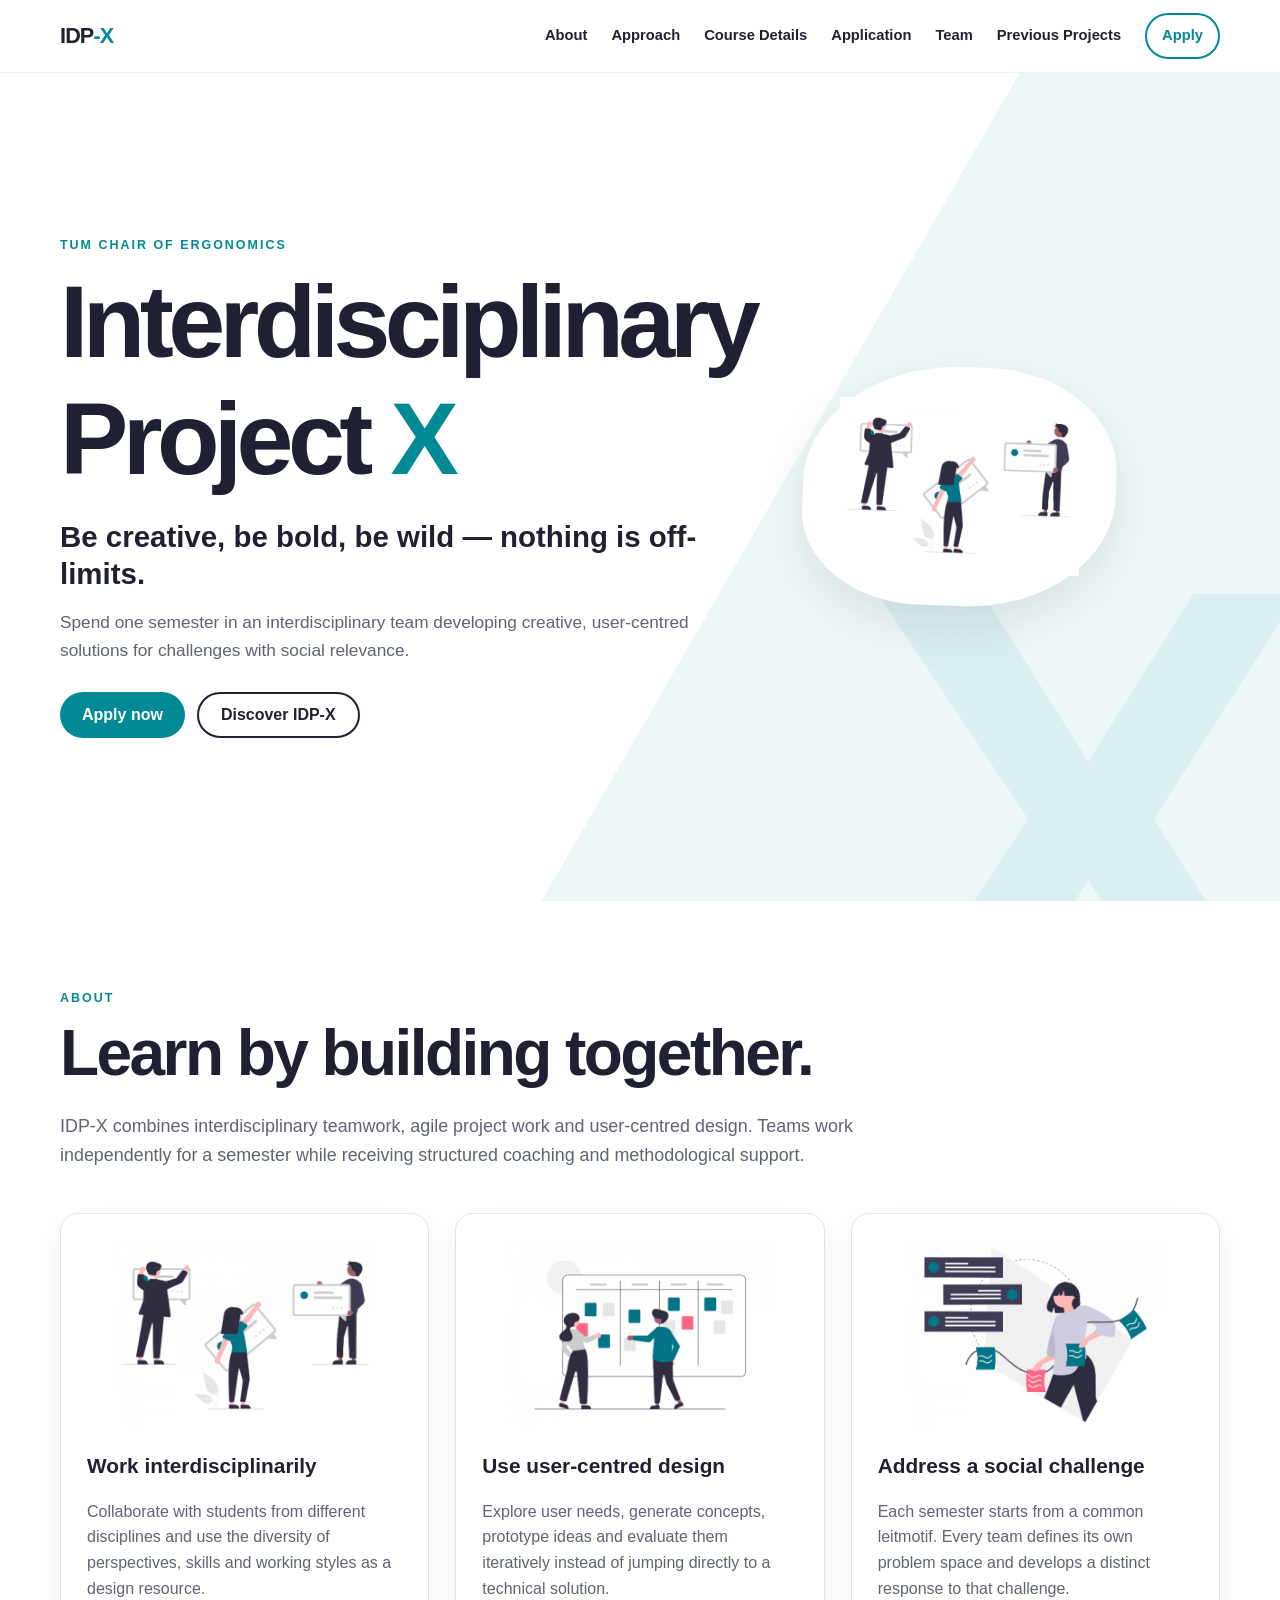
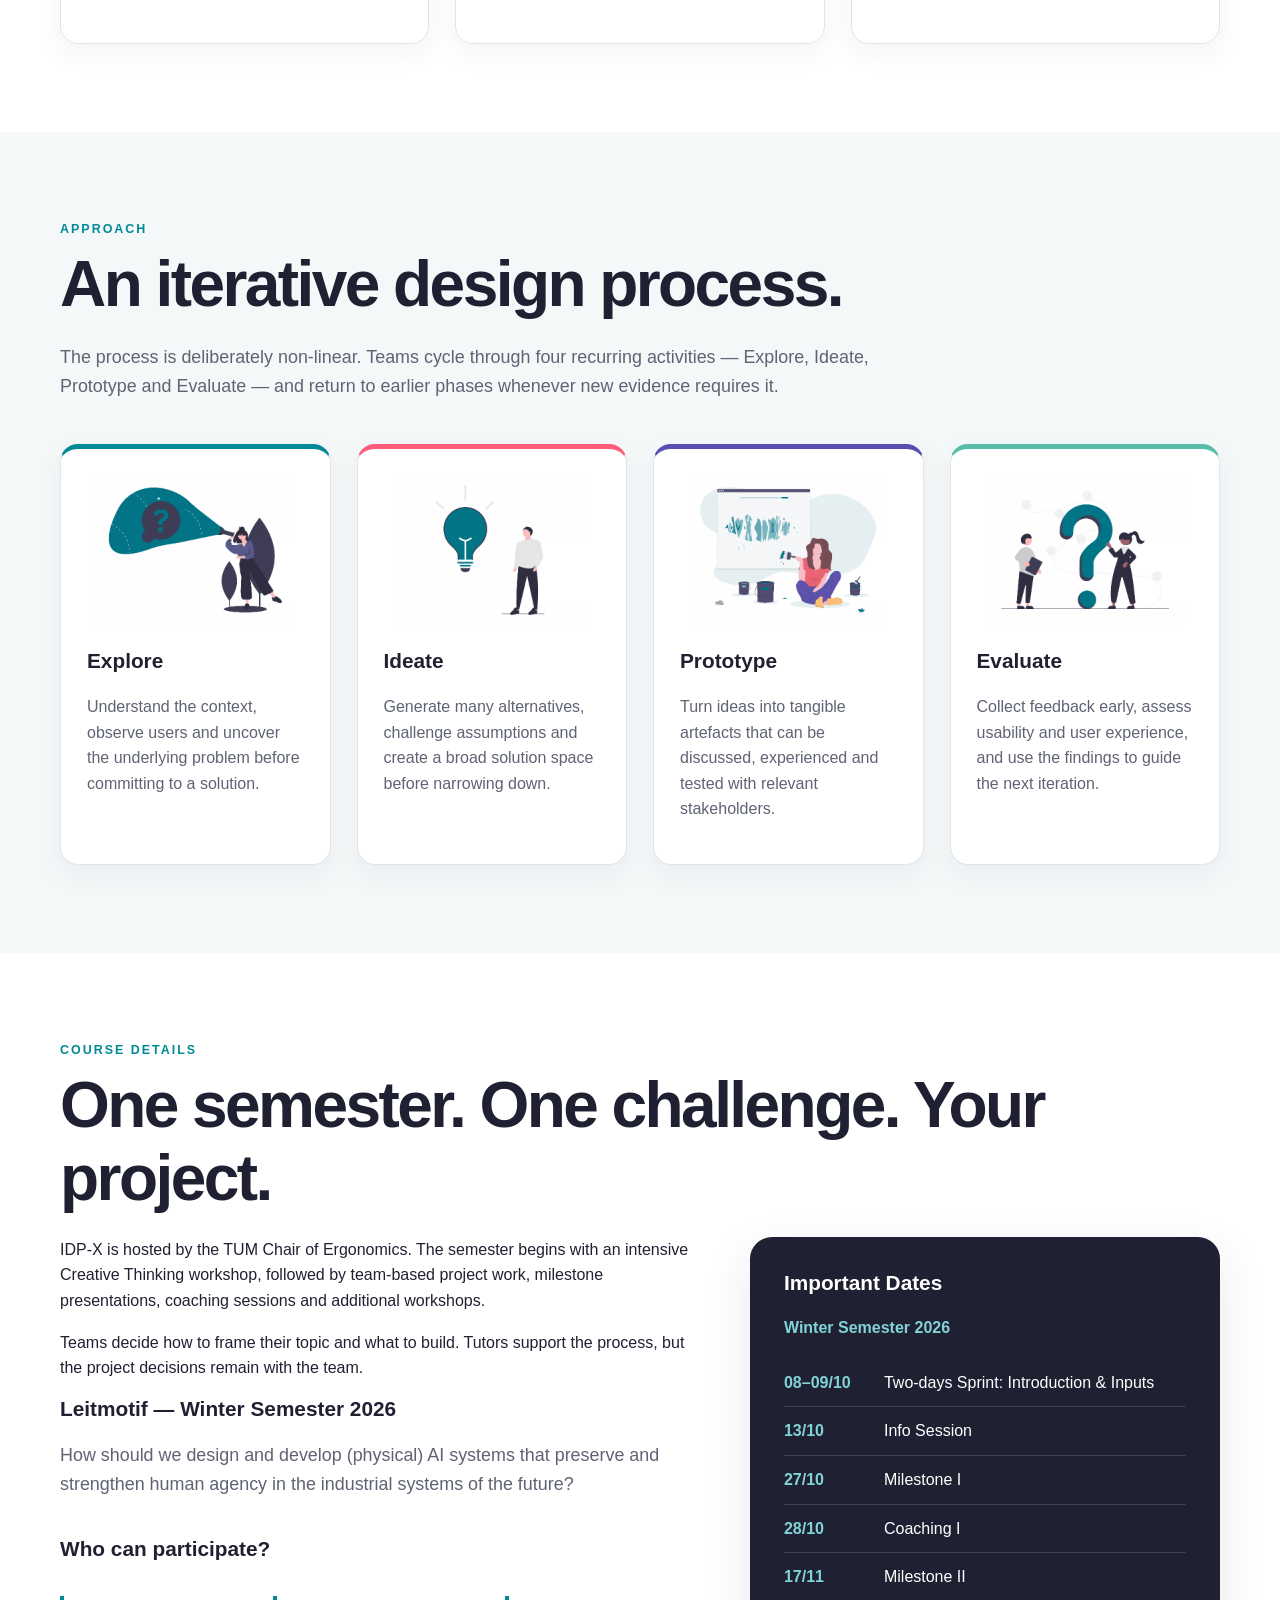
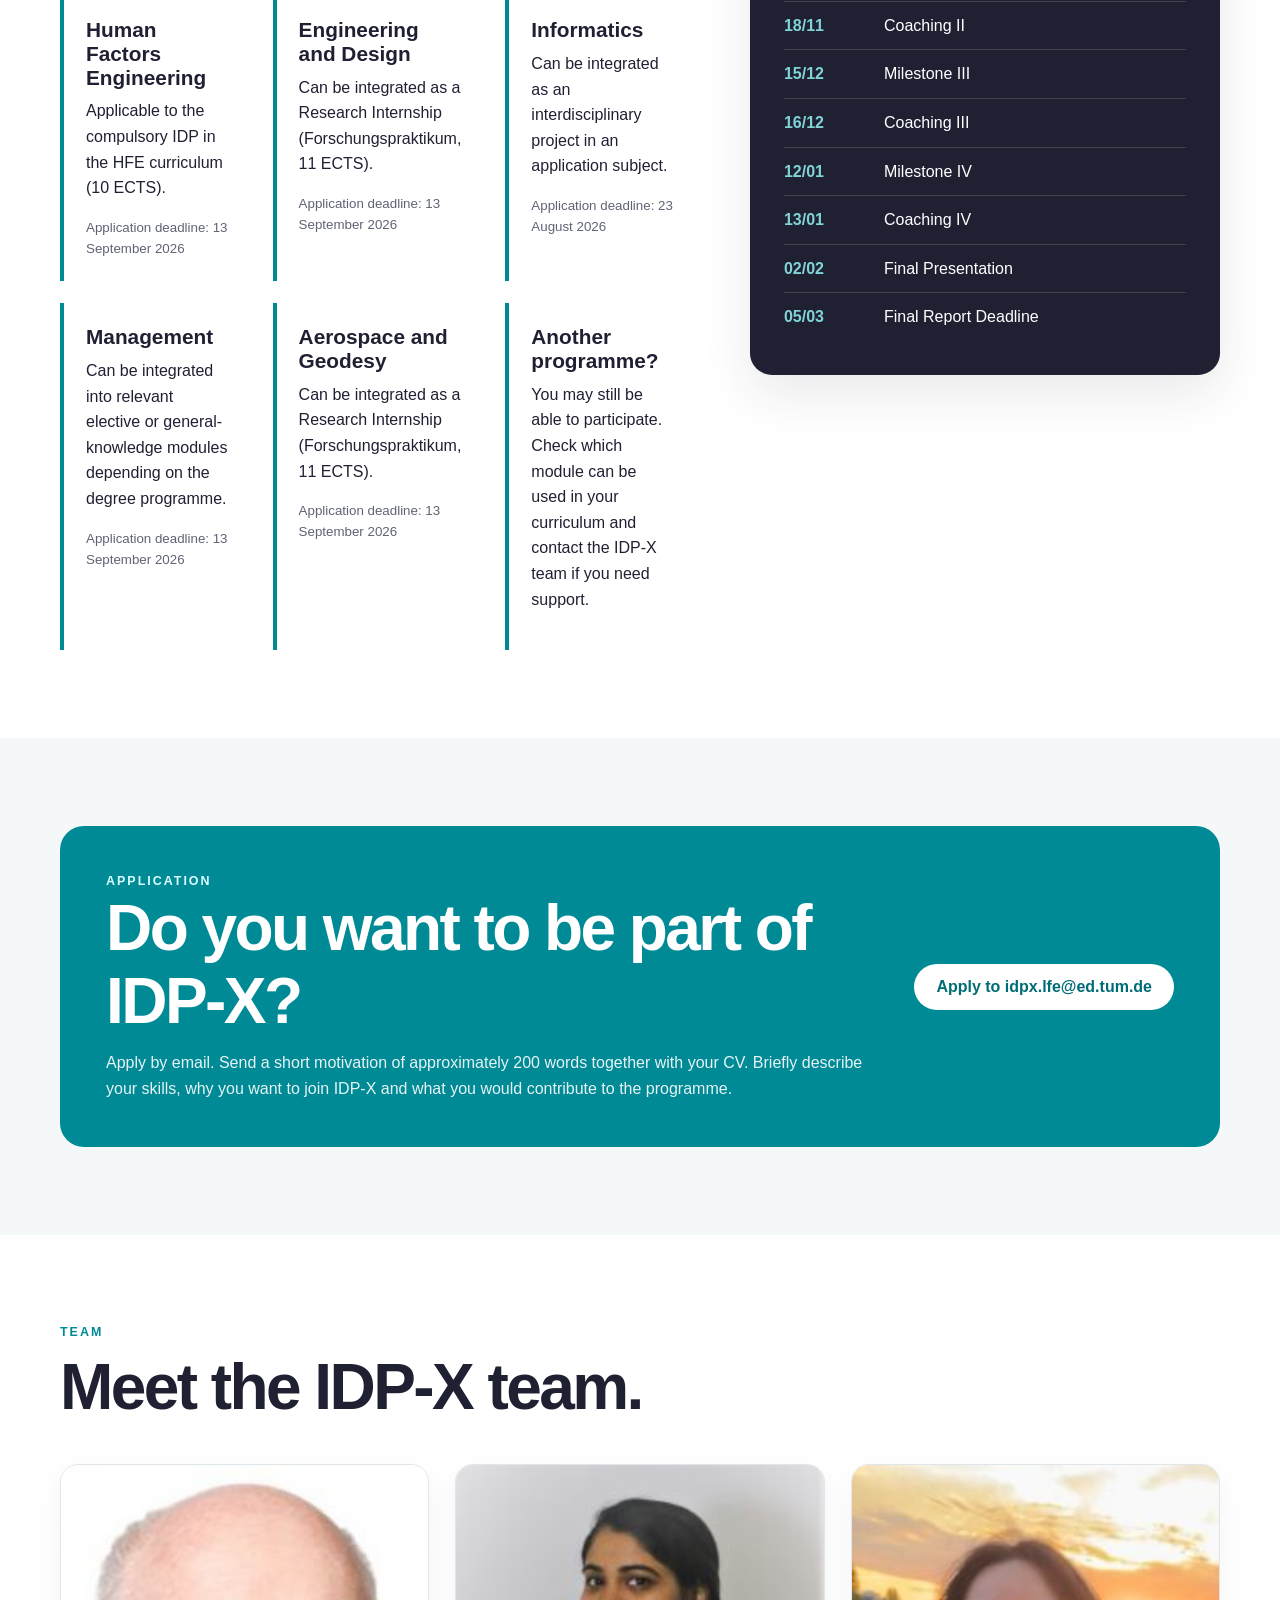
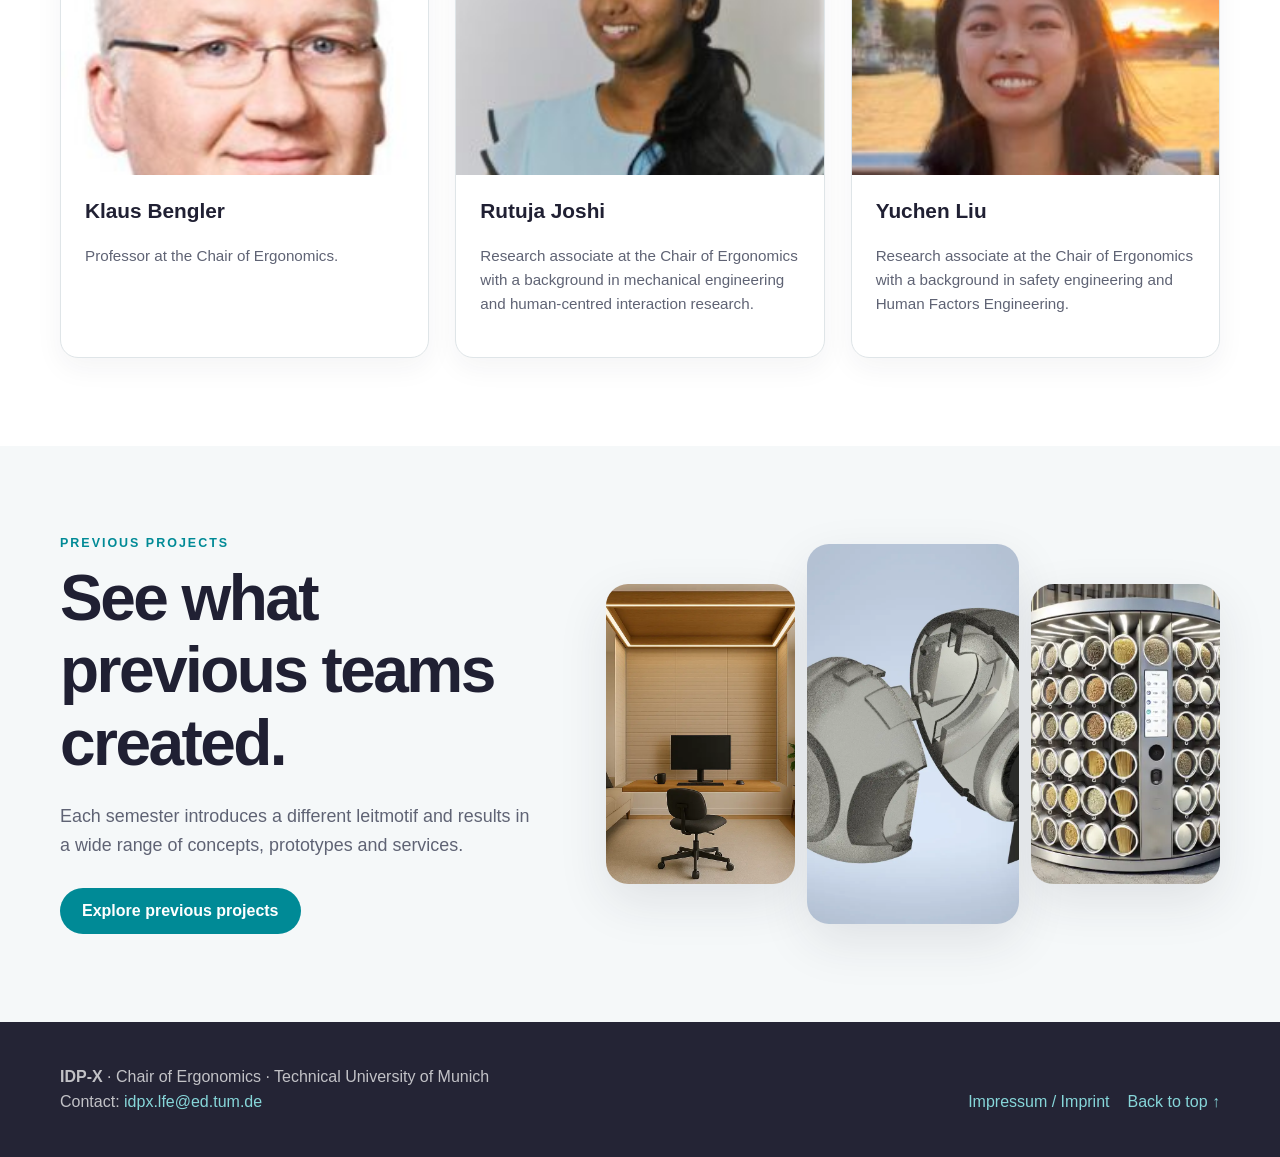
==== index.html @ afa8cf4d "Redesign previous projects archive Update SS26–SS24 project content, add images from the previous we" ====
<!doctype html>
<html lang="en">
<head>
  <meta charset="utf-8">
  <meta name="viewport" content="width=device-width, initial-scale=1">
  <meta name="description" content="IDP-X — Interdisciplinary Project X at the TUM Chair of Ergonomics.">
  <title>IDP-X | Interdisciplinary Project X</title>
  <link rel="stylesheet" href="assets/css/style.css">
</head>
<body>
  <header class="site-header">
    <div class="container nav-wrap">
      <a class="brand" href="#top" aria-label="IDP-X home">IDP<span>-X</span></a>
      <button class="nav-toggle" type="button" aria-expanded="false" aria-controls="main-nav" aria-label="Open navigation">☰</button>
      <nav class="site-nav" id="main-nav" aria-label="Main navigation">
        <a href="#about">About</a>
        <a href="#approach">Approach</a>
        <a href="#course-details">Course Details</a>
        <a href="#application">Application</a>
        <a href="#team">Team</a>
        <a href="previousprojects/">Previous Projects</a>
        <a class="nav-cta" href="mailto:idpx.lfe@ed.tum.de?subject=IDP-X%20Application">Apply</a>
      </nav>
    </div>
  </header>

  <main id="top">
    <section class="hero">
      <div class="container hero-grid">
        <div>
          <p class="eyebrow">TUM Chair of Ergonomics</p>
          <h1>Interdisciplinary Project <span>X</span></h1>
          <p class="hero-tagline">Be creative, be bold, be wild — nothing is off-limits.</p>
          <p class="hero-copy">Spend one semester in an interdisciplinary team developing creative, user-centred solutions for challenges with social relevance.</p>
          <div class="button-row">
            <a class="button" href="#application">Apply now</a>
            <a class="button button-secondary" href="#about">Discover IDP-X</a>
          </div>
        </div>
        <div class="hero-art" aria-hidden="true">
          <img src="assets/images/teamwork.png" alt="">
        </div>
      </div>
    </section>

    <section class="section" id="about">
      <div class="container">
        <p class="eyebrow">About</p>
        <h2>Learn by building together.</h2>
        <p class="lead">IDP-X combines interdisciplinary teamwork, agile project work and user-centred design. Teams work independently for a semester while receiving structured coaching and methodological support.</p>

        <div class="cards-3">
          <article class="card">
            <img src="assets/images/teamwork.png" alt="Illustration of an interdisciplinary team working together">
            <h3>Work interdisciplinarily</h3>
            <p>Collaborate with students from different disciplines and use the diversity of perspectives, skills and working styles as a design resource.</p>
          </article>
          <article class="card">
            <img src="assets/images/ucd.png" alt="Illustration of people working with design notes">
            <h3>Use user-centred design</h3>
            <p>Explore user needs, generate concepts, prototype ideas and evaluate them iteratively instead of jumping directly to a technical solution.</p>
          </article>
          <article class="card">
            <img src="assets/images/leitmotif.png" alt="Illustration representing a shared challenge">
            <h3>Address a social challenge</h3>
            <p>Each semester starts from a common leitmotif. Every team defines its own problem space and develops a distinct response to that challenge.</p>
          </article>
        </div>
      </div>
    </section>

    <section class="section section-alt" id="approach">
      <div class="container">
        <p class="eyebrow">Approach</p>
        <h2>An iterative design process.</h2>
        <p class="lead">The process is deliberately non-linear. Teams cycle through four recurring activities — Explore, Ideate, Prototype and Evaluate — and return to earlier phases whenever new evidence requires it.</p>

        <div class="cards-4">
          <article class="card approach-card">
            <img src="assets/images/explore.png" alt="Explore phase illustration">
            <h3>Explore</h3>
            <p>Understand the context, observe users and uncover the underlying problem before committing to a solution.</p>
          </article>
          <article class="card approach-card">
            <img src="assets/images/ideate.png" alt="Ideate phase illustration">
            <h3>Ideate</h3>
            <p>Generate many alternatives, challenge assumptions and create a broad solution space before narrowing down.</p>
          </article>
          <article class="card approach-card">
            <img src="assets/images/prototype.png" alt="Prototype phase illustration">
            <h3>Prototype</h3>
            <p>Turn ideas into tangible artefacts that can be discussed, experienced and tested with relevant stakeholders.</p>
          </article>
          <article class="card approach-card">
            <img src="assets/images/evaluate.png" alt="Evaluate phase illustration">
            <h3>Evaluate</h3>
            <p>Collect feedback early, assess usability and user experience, and use the findings to guide the next iteration.</p>
          </article>
        </div>
      </div>
    </section>

    <section class="section" id="course-details">
      <div class="container">
        <p class="eyebrow">Course Details</p>
        <h2>One semester. One challenge. Your project.</h2>
        <div class="course-layout">
          <div>
            <p>IDP-X is hosted by the TUM Chair of Ergonomics. The semester begins with an intensive Creative Thinking workshop, followed by team-based project work, milestone presentations, coaching sessions and additional workshops.</p>
            <p>Teams decide how to frame their topic and what to build. Tutors support the process, but the project decisions remain with the team.</p>

            <h3>Leitmotif — Winter Semester 2026</h3>
            <p class="lead">How should we design and develop (physical) AI systems that preserve and strengthen human agency in the industrial systems of the future?</p>
            
            <h3 style="margin-top: 38px;">Who can participate?</h3>
            <div class="program-grid">
              <article class="program">
                <h3>Human Factors Engineering</h3>
                <p>Applicable to the compulsory IDP in the HFE curriculum (10 ECTS).</p>
                <small>Application deadline: 13 September 2026</small>
              </article>
              <article class="program">
                <h3>Engineering and Design</h3>
                <p>Can be integrated as a Research Internship (Forschungspraktikum, 11 ECTS).</p>
                <small>Application deadline: 13 September 2026</small>
              </article>
              <article class="program">
                <h3>Informatics</h3>
                <p>Can be integrated as an interdisciplinary project in an application subject.</p>
                <small>Application deadline: 23 August 2026</small>
              </article>
              <article class="program">
                <h3>Management</h3>
                <p>Can be integrated into relevant elective or general-knowledge modules depending on the degree programme.</p>
                <small>Application deadline: 13 September 2026</small>
              </article>
              <article class="program">
                <h3>Aerospace and Geodesy</h3>
                <p>Can be integrated as a Research Internship (Forschungspraktikum, 11 ECTS).</p>
                <small>Application deadline: 13 September 2026</small>
              </article>
              <article class="program">
                <h3>Another programme?</h3>
                <p>You may still be able to participate. Check which module can be used in your curriculum and contact the IDP-X team if you need support.</p>
              </article>
            </div>
          </div>

          <aside class="info-panel" aria-label="Important dates">
            <h3>Important Dates</h3>
            <p><strong>Winter Semester 2026</strong></p>
            <ul class="timeline">
              <li><time>08–09/10</time><span>Two-days Sprint: Introduction & Inputs</span></li>
              <li><time>13/10</time><span>Info Session</span></li>
              <li><time>27/10</time><span>Milestone I</span></li>
              <li><time>28/10</time><span>Coaching I</span></li>
              <li><time>17/11</time><span>Milestone II</span></li>
              <li><time>18/11</time><span>Coaching II</span></li>
              <li><time>15/12</time><span>Milestone III</span></li>
              <li><time>16/12</time><span>Coaching III</span></li>
              <li><time>12/01</time><span>Milestone IV</span></li>
              <li><time>13/01</time><span>Coaching IV</span></li>
              <li><time>02/02</time><span>Final Presentation</span></li>
              <li><time>05/03</time><span>Final Report Deadline</span></li>
            </ul>
          </aside>
        </div>
      </div>
    </section>

    <section class="section section-alt" id="application">
      <div class="container">
        <div class="apply-box">
          <div>
            <p class="eyebrow" style="color:#d9ffff;">Application</p>
            <h2> Do you want to be part of IDP-X?</h2>
            <p>Apply by email. Send a short motivation of approximately 200 words together with your CV. Briefly describe your skills, why you want to join IDP-X and what you would contribute to the programme.</p>
          </div>
          <a class="button" href="mailto:idpx.lfe@ed.tum.de?subject=IDP-X%20Application">Apply to idpx.lfe@ed.tum.de</a>
        </div>
      </div>
    </section>

    <section class="section" id="team">
      <div class="container">
        <p class="eyebrow">Team</p>
        <h2>Meet the IDP-X team.</h2>
        <div class="team-grid">
          <article class="card person">
            <img src="assets/images/klaus-bengler.jpg" alt="Portrait of Klaus Bengler">
            <div class="person-copy">
              <h3>Klaus Bengler</h3>
              <p>Professor at the Chair of Ergonomics.</p>
            </div>
          </article>
          <article class="card person">
            <img src="assets/images/rutuja-joshi.jpg" alt="Portrait of Rutuja Joshi">
            <div class="person-copy">
              <h3>Rutuja Joshi</h3>
              <p>Research associate at the Chair of Ergonomics with a background in mechanical engineering and human-centred interaction research.</p>
            </div>
          </article>
          <article class="card person">
            <img src="assets/images/yuchen-liu.jpg" alt="Portrait of Yuchen Liu">
            <div class="person-copy">
              <h3>Yuchen Liu</h3>
              <p>Research associate at the Chair of Ergonomics with a background in safety engineering and Human Factors Engineering.</p>
            </div>
          </article>
        </div>
      </div>
    </section>

    <section class="section section-alt">
      <div class="container projects-teaser">
        <div>
          <p class="eyebrow">Previous Projects</p>
          <h2>See what previous teams created.</h2>
          <p class="lead">Each semester introduces a different leitmotif and results in a wide range of concepts, prototypes and services.</p>
          <div class="button-row">
            <a class="button" href="previousprojects/">Explore previous projects</a>
          </div>
        </div>
        <div class="projects-teaser-gallery" aria-label="Selected previous IDP-X projects">
          <img src="assets/images/projects/balance-desk-prototype.webp" alt="The Balance Desk prototype" loading="lazy">
          <img src="assets/images/projects/cobold-hardware.webp" alt="Cobold interactive prototype" loading="lazy">
          <img src="assets/images/projects/recofill.webp" alt="RecoFill reusable-container service" loading="lazy">
        </div>
      </div>
    </section>
  </main>

  <footer class="site-footer">
    <div class="container footer-grid">
      <div>
        <p><strong>IDP-X</strong> · Chair of Ergonomics · Technical University of Munich</p>
        <p>Contact: <a href="mailto:idpx.lfe@ed.tum.de">idpx.lfe@ed.tum.de</a></p>
      </div>
      <div class="footer-links">
        <a href="impressum/">Impressum / Imprint</a>
        <a href="#top">Back to top ↑</a>
      </div>
    </div>
  </footer>

  <script src="assets/js/main.js"></script>
</body>
</html>
---- assets/css/style.css ----
:root {
  --ink: #202033;
  --muted: #5f6374;
  --teal: #008a96;
  --teal-dark: #006c76;
  --pink: #ff5c7c;
  --paper: #ffffff;
  --soft: #f5f8f9;
  --line: #dfe5e8;
  --navy: #202033;
  --violet: #6558c7;
  --mint: #4ab9a4;
  --max: 1160px;
  --shadow: 0 18px 50px rgba(35, 39, 54, .10);
}

* { box-sizing: border-box; }
html { scroll-behavior: smooth; }
body { margin: 0; color: var(--ink); background: var(--paper); font-family: Inter, Aptos, "Segoe UI", Arial, Helvetica, sans-serif; line-height: 1.6; -webkit-font-smoothing: antialiased; }
img { display: block; max-width: 100%; }
a { color: var(--teal); text-decoration: none; }
a:hover { color: var(--teal-dark); }
a:focus-visible, button:focus-visible { outline: 3px solid rgba(0,138,150,.35); outline-offset: 4px; }

.container { width: min(calc(100% - 40px), var(--max)); margin: 0 auto; }
.section { padding: 88px 0; scroll-margin-top: 86px; }
.section-alt { background: var(--soft); }
.eyebrow { margin: 0 0 8px; color: var(--teal); font-size: .78rem; font-weight: 800; letter-spacing: .16em; text-transform: uppercase; }
h1, h2, h3 { line-height: 1.14; margin-top: 0; }
h1 { font-size: clamp(3rem, 8vw, 6.8rem); letter-spacing: -.055em; }
h2 { font-size: clamp(2.25rem, 5vw, 4.3rem); letter-spacing: -.04em; margin-bottom: 22px; }
h3 { font-size: 1.3rem; }
p { margin: 0 0 1rem; }
.lead { max-width: 820px; color: var(--muted); font-size: 1.12rem; }

.site-header { position: sticky; top: 0; z-index: 20; background: rgba(255,255,255,.94); backdrop-filter: blur(10px); border-bottom: 1px solid rgba(0,0,0,.06); }
.nav-wrap { min-height: 72px; display: flex; align-items: center; justify-content: space-between; gap: 24px; }
.brand { color: var(--ink); font-weight: 900; font-size: 1.35rem; letter-spacing: -.04em; }
.brand span { color: var(--teal); }
.site-nav { display: flex; align-items: center; gap: 24px; }
.site-nav a { color: var(--ink); font-size: .92rem; font-weight: 700; }
.site-nav a:hover { color: var(--teal); }
.site-nav a[aria-current="page"] { color: var(--teal); }
.nav-cta { padding: 9px 15px; border: 2px solid var(--teal); border-radius: 999px; color: var(--teal) !important; }
.nav-toggle { display: none; border: 0; background: transparent; color: var(--ink); font-size: 1.65rem; cursor: pointer; }

.hero { min-height: calc(100vh - 72px); display: grid; align-items: center; overflow: hidden; position: relative; background: linear-gradient(120deg, #fff 0%, #fff 58%, #edf7f7 58%, #edf7f7 100%); }
.hero::after { content: "X"; position: absolute; right: -3vw; bottom: -16vw; color: rgba(0,138,150,.08); font-size: min(54vw, 760px); font-weight: 900; line-height: .8; pointer-events: none; }
.hero-grid { display: grid; grid-template-columns: 1.25fr .75fr; align-items: center; gap: 48px; padding: 72px 0; position: relative; z-index: 1; }
.hero h1 { margin-bottom: 22px; }
.hero h1 span { color: var(--teal); }
.hero-tagline { max-width: 720px; font-size: clamp(1.25rem, 2.3vw, 2rem); font-weight: 800; line-height: 1.25; }
.hero-copy { max-width: 680px; color: var(--muted); font-size: 1.08rem; }
.hero-art { justify-self: center; width: min(100%, 420px); padding: 34px; border-radius: 50% 42% 48% 38%; background: #fff; box-shadow: var(--shadow); transform: rotate(2deg); }
.button-row { display: flex; flex-wrap: wrap; gap: 12px; margin-top: 28px; }
.button { display: inline-flex; align-items: center; justify-content: center; min-height: 46px; padding: 0 22px; border-radius: 999px; background: var(--teal); color: #fff; font-weight: 800; transition: .2s ease; }
.button:hover { background: var(--teal-dark); color: #fff; transform: translateY(-1px); }
.button-secondary { background: transparent; color: var(--ink); border: 2px solid var(--ink); }
.button-secondary:hover { background: var(--ink); color: #fff; }

.cards-3, .cards-4, .cards-2 { display: grid; gap: 26px; margin-top: 44px; }
.cards-3 { grid-template-columns: repeat(3, 1fr); }
.cards-4 { grid-template-columns: repeat(4, 1fr); }
.cards-2 { grid-template-columns: repeat(2, 1fr); }
.card { background: #fff; border: 1px solid var(--line); border-radius: 18px; padding: 26px; box-shadow: 0 10px 28px rgba(35,39,54,.05); transition: transform .2s ease, box-shadow .2s ease; }
.card:hover { transform: translateY(-3px); box-shadow: 0 18px 40px rgba(35,39,54,.09); }
.card img { width: 100%; height: 190px; object-fit: contain; margin-bottom: 24px; }
.card p { color: var(--muted); }

.approach-card { border-top: 5px solid var(--teal); }
.approach-card:nth-child(2) { border-top-color: var(--pink); }
.approach-card:nth-child(3) { border-top-color: #574fb1; }
.approach-card:nth-child(4) { border-top-color: #59bca8; }
.approach-card img { height: 150px; }

.course-layout { display: grid; grid-template-columns: 1.15fr .85fr; gap: 54px; align-items: start; }
.info-panel { background: var(--ink); color: #fff; border-radius: 22px; padding: 34px; box-shadow: var(--shadow); }
.info-panel h3 { color: #fff; }
.info-panel strong { color: #80d3d6; }
.timeline { padding: 0; margin: 18px 0 0; list-style: none; }
.timeline li { display: grid; grid-template-columns: 88px 1fr; gap: 12px; padding: 11px 0; border-bottom: 1px solid rgba(255,255,255,.14); }
.timeline li:last-child { border-bottom: 0; }
.timeline time { color: #80d3d6; font-weight: 800; }

.program-grid { display: grid; grid-template-columns: repeat(3, 1fr); gap: 22px; margin-top: 36px; }
.program { border-left: 4px solid var(--teal); background: #fff; padding: 22px; border-radius: 0 14px 14px 0; }
.program h3 { margin-bottom: 9px; }
.program small { display: block; color: var(--muted); margin-top: 10px; }

.apply-box { display: grid; grid-template-columns: 1fr auto; align-items: center; gap: 30px; background: var(--teal); color: #fff; padding: 46px; border-radius: 24px; }
.apply-box h2 { color: #fff; margin-bottom: 12px; }
.apply-box p { max-width: 760px; margin: 0; color: rgba(255,255,255,.9); }
.apply-box .button { background: #fff; color: var(--teal-dark); white-space: nowrap; }
.apply-box .button:hover { background: var(--ink); color: #fff; }

.team-grid { display: grid; grid-template-columns: repeat(3, 1fr); gap: 26px; margin-top: 40px; }
.person { overflow: hidden; padding: 0; }
.person img { width: 100%; height: 310px; object-fit: cover; object-position: top; margin: 0; }
.person-copy { padding: 24px; }
.person-copy p { font-size: .95rem; }

.projects-teaser { display: grid; grid-template-columns: minmax(0, .88fr) minmax(420px, 1.12fr); gap: 64px; align-items: center; }
.projects-teaser-gallery { display: grid; grid-template-columns: 1fr 1.12fr 1fr; gap: 12px; align-items: center; min-height: 390px; }
.projects-teaser-gallery img { width: 100%; height: 300px; object-fit: cover; border-radius: 22px; box-shadow: var(--shadow); }
.projects-teaser-gallery img:nth-child(2) { height: 380px; }

.site-footer { background: #242435; color: #fff; padding: 42px 0; }
.footer-grid { display: flex; justify-content: space-between; gap: 30px; align-items: end; }
.site-footer a { color: #86d6d9; }
.site-footer p { margin: 0; color: rgba(255,255,255,.72); }
.footer-links { display: flex; gap: 18px; flex-wrap: wrap; }

.page-hero { padding: 100px 0 62px; background: linear-gradient(135deg, #edf7f7, #fff); }
.page-hero h1 { font-size: clamp(3rem, 7vw, 5.5rem); }
.project-section { padding: 64px 0; border-bottom: 1px solid var(--line); }
.project-section:last-child { border-bottom: 0; }
.project-section h2 { font-size: clamp(1.8rem, 4vw, 3rem); }
.project-card { padding: 24px; border: 1px solid var(--line); border-radius: 16px; background: #fff; }
.project-card p { color: var(--muted); }

/* Previous projects archive */
.archive-page { background: #fff; }
.archive-hero { position: relative; overflow: hidden; color: #fff; background: radial-gradient(circle at 78% 10%, rgba(255,92,124,.28), transparent 25%), radial-gradient(circle at 92% 88%, rgba(0,138,150,.48), transparent 34%), var(--navy); }
.archive-hero::after { content: ""; position: absolute; inset: 0; opacity: .18; pointer-events: none; background-image: linear-gradient(rgba(255,255,255,.07) 1px, transparent 1px), linear-gradient(90deg, rgba(255,255,255,.07) 1px, transparent 1px); background-size: 56px 56px; mask-image: linear-gradient(to right, transparent 5%, #000 55%, #000); }
.archive-hero-grid { position: relative; z-index: 1; min-height: 560px; display: grid; grid-template-columns: minmax(0, 1.35fr) minmax(260px, .65fr); gap: 70px; align-items: end; padding: 110px 0 82px; }
.archive-hero .eyebrow { color: #87e0e3; }
.archive-hero h1 { max-width: 850px; margin-bottom: 26px; color: #fff; font-size: clamp(3.6rem, 8vw, 7.4rem); }
.archive-intro { max-width: 780px; margin: 0; color: rgba(255,255,255,.78); font-size: clamp(1.16rem, 2.2vw, 1.5rem); line-height: 1.5; }
.archive-hero-note { position: relative; min-height: 250px; display: flex; align-items: end; padding: 34px; border: 1px solid rgba(255,255,255,.2); border-radius: 28px; background: rgba(255,255,255,.08); backdrop-filter: blur(12px); }
.archive-hero-note p { position: relative; z-index: 1; max-width: 290px; margin: 0; color: rgba(255,255,255,.84); font-weight: 700; }
.archive-hero-x { position: absolute; top: -40px; right: 12px; color: rgba(255,255,255,.13); font-size: 12rem; font-weight: 900; line-height: 1; }

.semester-nav { position: sticky; top: 72px; z-index: 15; overflow-x: auto; background: rgba(255,255,255,.94); border-bottom: 1px solid var(--line); backdrop-filter: blur(14px); }
.semester-nav-inner { min-height: 66px; display: flex; align-items: center; gap: 12px; white-space: nowrap; }
.semester-nav-inner > span { margin-right: auto; color: var(--muted); font-size: .78rem; font-weight: 800; letter-spacing: .12em; text-transform: uppercase; }
.semester-nav a { min-width: 64px; padding: 8px 13px; border: 1px solid var(--line); border-radius: 999px; color: var(--ink); font-size: .84rem; font-weight: 850; text-align: center; transition: background .2s ease, border-color .2s ease, color .2s ease; }
.semester-nav a:hover { color: #fff; background: var(--teal); border-color: var(--teal); }

.semester-section { padding: 104px 0 116px; scroll-margin-top: 132px; border-bottom: 1px solid var(--line); }
.semester-section-alt { background: var(--soft); }
.semester-section-current { background: linear-gradient(135deg, #edfafa 0%, #fff 62%); }
.semester-heading { display: grid; grid-template-columns: 148px minmax(0, 1fr); gap: 40px; align-items: start; margin-bottom: 54px; padding-bottom: 42px; border-bottom: 1px solid var(--line); }
.semester-heading h2 { max-width: 900px; margin-bottom: 14px; font-size: clamp(2.3rem, 5vw, 4.7rem); }
.semester-code { display: grid; place-items: center; aspect-ratio: 1; border-radius: 26px; color: #fff; background: var(--teal); box-shadow: 0 18px 36px rgba(0,138,150,.18); font-size: 1.35rem; font-weight: 900; letter-spacing: -.03em; }
.semester-question { max-width: 820px; margin: 0; color: var(--muted); font-size: 1.18rem; }

.archive-status { display: grid; grid-template-columns: auto minmax(0, 1fr); gap: 28px; align-items: center; max-width: 900px; padding: 36px; border-radius: 26px; color: #fff; background: var(--navy); box-shadow: var(--shadow); }
.archive-status .eyebrow { color: #8de2e5; }
.archive-status h3 { margin-bottom: 8px; font-size: clamp(1.45rem, 3vw, 2rem); }
.archive-status p { margin-bottom: 0; color: rgba(255,255,255,.72); }
.archive-status-mark { display: grid; place-items: center; width: 74px; height: 74px; border-radius: 22px; color: var(--navy); background: #8de2e5; font-size: 2rem; font-weight: 900; }

.project-grid { display: grid; grid-template-columns: repeat(2, minmax(0, 1fr)); gap: 30px; }
.project-grid-text { gap: 22px; }
.archive-page .project-card { min-width: 0; overflow: hidden; padding: 0; border: 1px solid var(--line); border-radius: 26px; background: #fff; box-shadow: 0 12px 34px rgba(32,32,51,.07); transition: transform .22s ease, box-shadow .22s ease; }
.archive-page .project-card:hover { transform: translateY(-4px); box-shadow: 0 22px 50px rgba(32,32,51,.12); }
.project-content { padding: 32px; }
.project-content h3 { margin-bottom: 14px; font-size: clamp(1.55rem, 3vw, 2.15rem); letter-spacing: -.025em; }
.project-content > p:not(.project-kicker):not(.project-members) { color: var(--muted); }
.project-kicker { margin-bottom: 8px; color: var(--teal) !important; font-size: .76rem; font-weight: 850; letter-spacing: .13em; text-transform: uppercase; }
.project-members { margin: 24px 0 0; padding-top: 18px; border-top: 1px solid var(--line); color: var(--muted); font-size: .9rem; }
.project-members strong { color: var(--ink); }
.project-media { margin: 0; overflow: hidden; background: #e9eff0; }
.project-media img { width: 100%; height: 100%; object-fit: cover; }
.project-media-single { height: 330px; }
.project-media-duo { display: grid; grid-template-columns: repeat(2, minmax(0, 1fr)); height: 100%; min-height: 430px; }
.project-card-feature { grid-column: 1 / -1; display: grid; grid-template-columns: minmax(0, 1.15fr) minmax(320px, .85fr); }
.project-card-feature .project-content { align-self: center; padding: 46px; }

.project-card-text { display: grid; grid-template-columns: 76px minmax(0, 1fr); gap: 24px; align-items: start; padding: 30px !important; }
.project-card-text .project-content { padding: 0; }
.project-card-text .project-content h3 { font-size: 1.55rem; }
.project-card-text .project-members { margin-top: 20px; }
.project-mark { display: grid; place-items: center; width: 76px; height: 76px; border-radius: 22px; color: #fff; background: var(--teal); font-size: 1.35rem; font-weight: 900; letter-spacing: -.04em; }
.project-mark-pink { background: var(--pink); }
.project-mark-violet { background: var(--violet); }
.project-mark-mint { background: var(--mint); }
.project-mark-orange { background: #e78045; }
.project-mark-blue { background: #3979c6; }
.project-card-accent { min-height: 300px; background: linear-gradient(135deg, #fff 0%, #f7f3ff 100%) !important; }

.archive-cta { padding: 86px 0; color: #fff; background: var(--teal-dark); }
.archive-cta-inner { display: flex; justify-content: space-between; gap: 40px; align-items: center; }
.archive-cta .eyebrow { color: #b7f1f2; }
.archive-cta h2 { max-width: 680px; margin: 0; color: #fff; }
.archive-cta .button-row { margin: 0; }
.button-light { color: var(--teal-dark); background: #fff; }
.button-light:hover { color: #fff; background: var(--navy); }
.button-outline-light { color: #fff; background: transparent; border: 2px solid rgba(255,255,255,.72); }
.button-outline-light:hover { color: var(--navy); background: #fff; }

.legal { max-width: 900px; }
.legal h2 { font-size: 2rem; margin-top: 44px; }
.legal h3 { margin-top: 28px; }
.legal li { margin-bottom: 8px; }

@media (max-width: 980px) {
  .hero-grid, .course-layout { grid-template-columns: 1fr; }
  .hero-art { width: min(70%, 420px); }
  .cards-4 { grid-template-columns: repeat(2, 1fr); }
  .cards-3, .program-grid, .team-grid { grid-template-columns: repeat(2, 1fr); }
  .apply-box, .projects-teaser { grid-template-columns: 1fr; }
  .apply-box .button { justify-self: start; }
  .archive-hero-grid { grid-template-columns: 1fr; gap: 42px; align-items: start; }
  .archive-hero-note { min-height: 190px; max-width: 520px; }
  .project-card-feature { grid-template-columns: 1fr; }
  .project-card-feature .project-media { min-height: 360px; }
  .archive-cta-inner { align-items: flex-start; flex-direction: column; }
}

@media (max-width: 760px) {
  .container { width: min(calc(100% - 28px), var(--max)); }
  .section { padding: 66px 0; }
  .nav-toggle { display: block; }
  .site-nav { display: none; position: absolute; left: 0; right: 0; top: 72px; flex-direction: column; align-items: stretch; padding: 18px 20px 24px; background: #fff; border-bottom: 1px solid var(--line); box-shadow: 0 12px 28px rgba(35,39,54,.08); }
  .site-nav.is-open { display: flex; }
  .site-nav a { padding: 7px 0; }
  .nav-cta { text-align: center; }
  .hero { min-height: auto; }
  .hero-grid { padding: 58px 0 70px; }
  .hero-art { width: min(88%, 360px); }
  .cards-3, .cards-4, .cards-2, .program-grid, .team-grid { grid-template-columns: 1fr; }
  .footer-grid { flex-direction: column; align-items: flex-start; }
  .timeline li { grid-template-columns: 74px 1fr; }
  .apply-box { padding: 32px 24px; }
  .projects-teaser { gap: 38px; }
  .projects-teaser-gallery { grid-template-columns: repeat(3, 1fr); min-height: 0; }
  .projects-teaser-gallery img, .projects-teaser-gallery img:nth-child(2) { height: 220px; border-radius: 16px; }
  .archive-hero-grid { min-height: auto; padding: 76px 0 62px; }
  .archive-hero h1 { font-size: clamp(3.2rem, 16vw, 5.5rem); }
  .archive-hero-note { padding: 26px; }
  .semester-nav { top: 72px; }
  .semester-nav-inner { width: max-content; min-width: calc(100% - 28px); padding-right: 14px; }
  .semester-nav-inner > span { display: none; }
  .semester-section { padding: 72px 0 80px; }
  .semester-heading { grid-template-columns: 82px minmax(0, 1fr); gap: 20px; margin-bottom: 38px; padding-bottom: 30px; }
  .semester-code { border-radius: 19px; font-size: .98rem; }
  .project-grid { grid-template-columns: 1fr; }
  .project-card-feature { grid-column: auto; }
  .project-card-feature .project-content, .project-content { padding: 28px; }
  .project-media-single { height: 280px; }
  .project-media-duo, .project-card-feature .project-media { min-height: 0; height: 310px; }
  .project-card-text { grid-template-columns: 58px minmax(0, 1fr); gap: 18px; padding: 24px !important; }
  .project-mark { width: 58px; height: 58px; border-radius: 17px; font-size: 1rem; }
  .archive-status { grid-template-columns: 1fr; padding: 28px; }
  .archive-status-mark { width: 60px; height: 60px; }
}

@media (max-width: 440px) {
  .semester-heading { grid-template-columns: 1fr; }
  .semester-code { width: 74px; }
  .project-media-duo { grid-template-columns: 1fr 1fr; height: 260px; }
  .archive-cta .button-row { width: 100%; }
  .archive-cta .button { width: 100%; }
  .projects-teaser-gallery img, .projects-teaser-gallery img:nth-child(2) { height: 160px; }
}

@media (prefers-reduced-motion: reduce) {
  html { scroll-behavior: auto; }
  *, *::before, *::after { transition-duration: .01ms !important; animation-duration: .01ms !important; animation-iteration-count: 1 !important; }
}
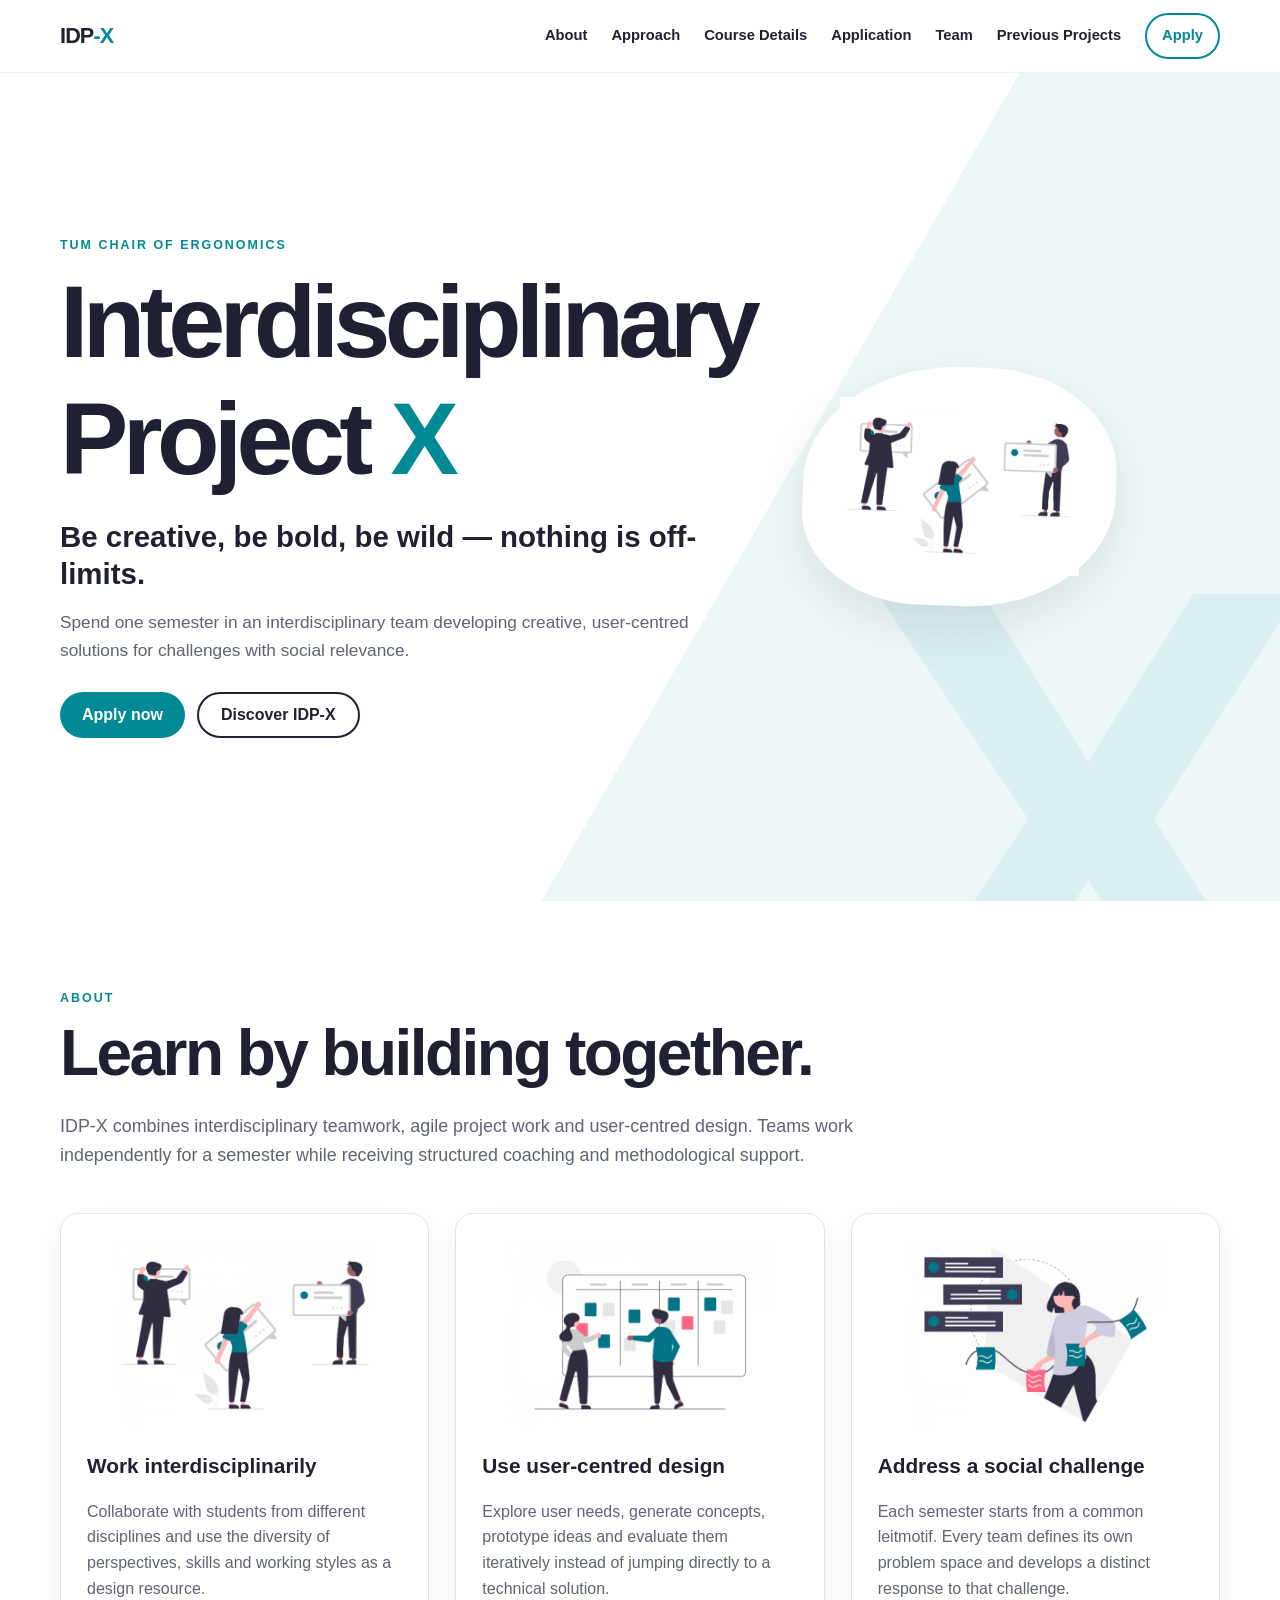
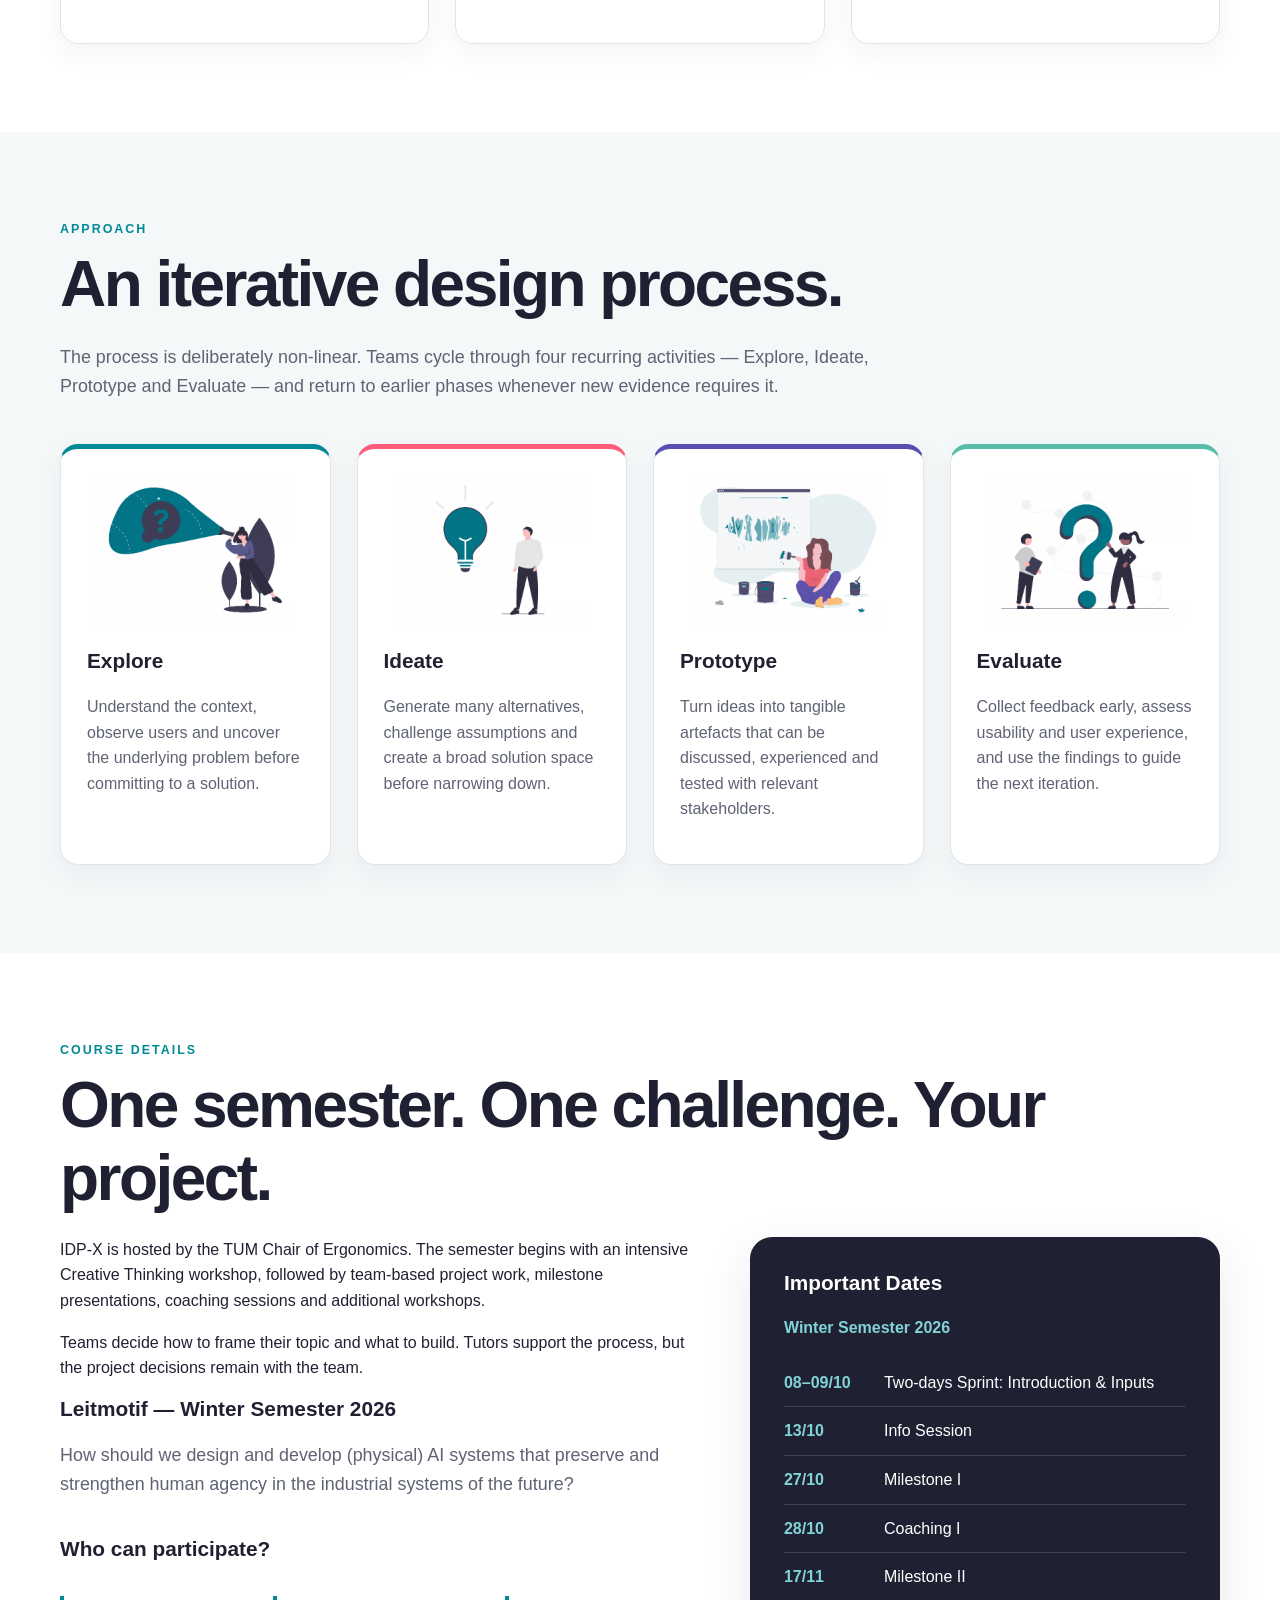
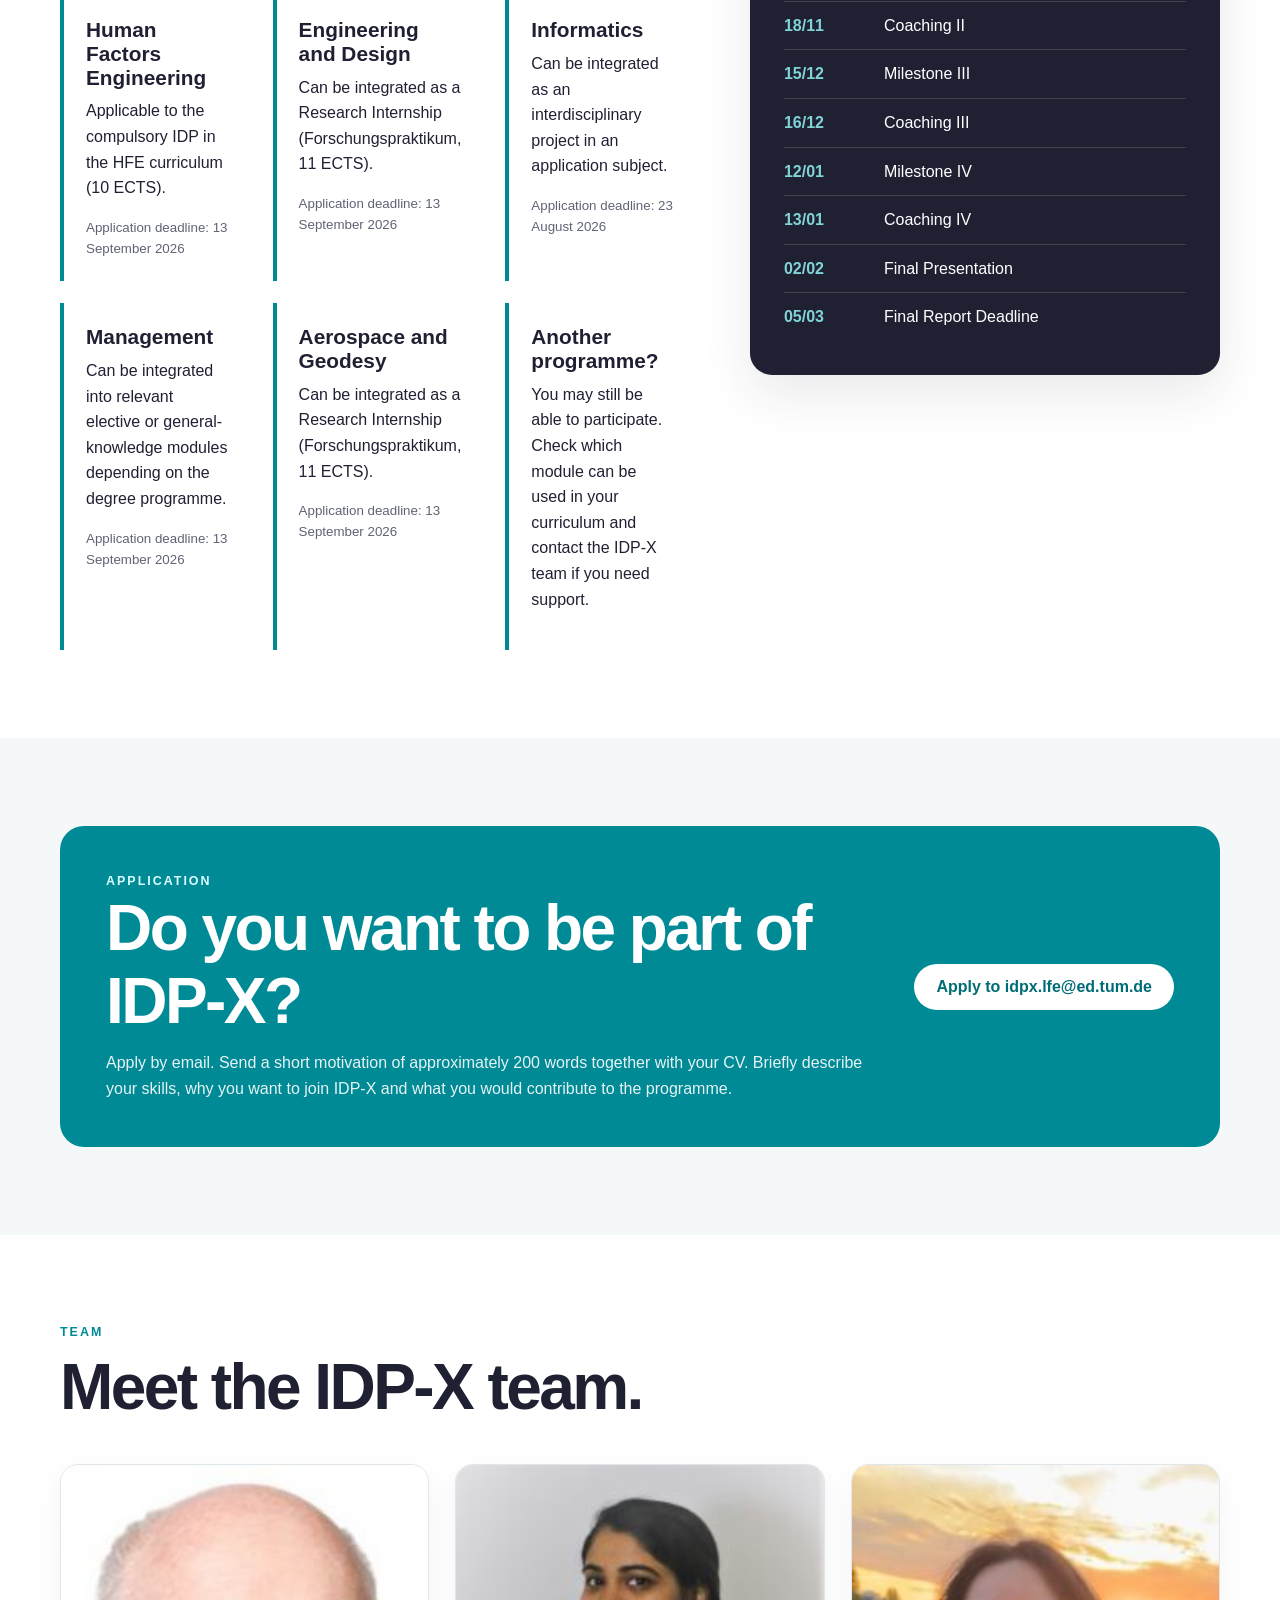
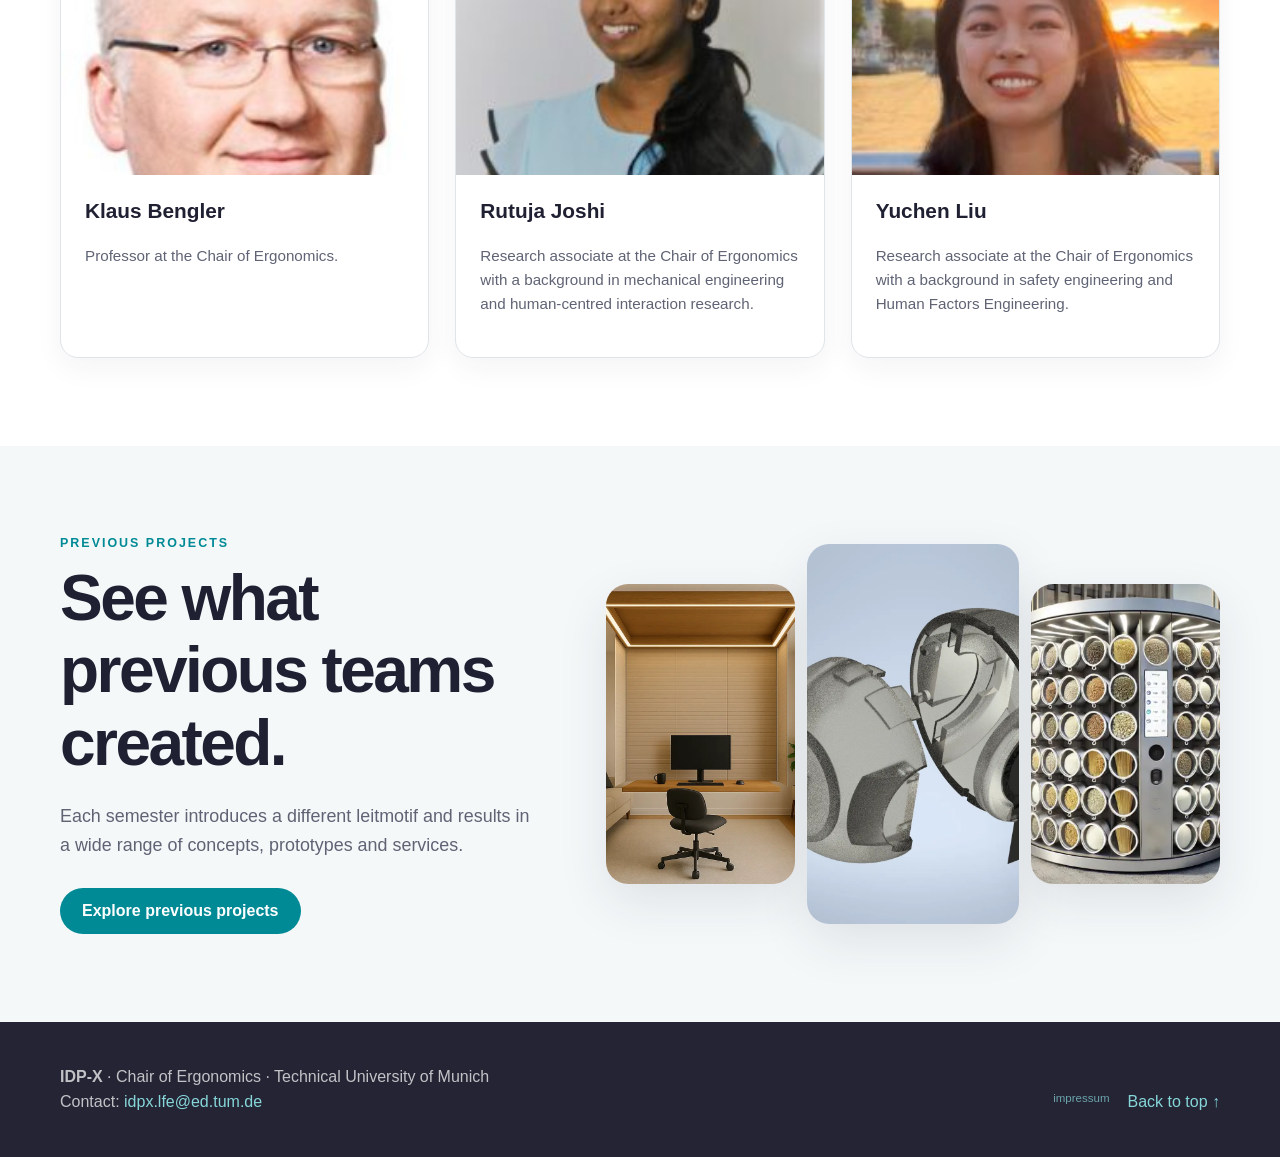
==== commit 46ec8017: "Improve project imagery and add complete Impressum" ====
--- a/index.html
+++ b/index.html
@@ -237,7 +237,7 @@
         <p>Contact: <a href="mailto:idpx.lfe@ed.tum.de">idpx.lfe@ed.tum.de</a></p>
       </div>
       <div class="footer-links">
-        <a href="impressum/">Impressum / Imprint</a>
+        <a class="footer-legal" href="impressum/">impressum</a>
         <a href="#top">Back to top ↑</a>
       </div>
     </div>
--- a/assets/css/style.css
+++ b/assets/css/style.css
@@ -109,6 +109,7 @@
 .site-footer a { color: #86d6d9; }
 .site-footer p { margin: 0; color: rgba(255,255,255,.72); }
 .footer-links { display: flex; gap: 18px; flex-wrap: wrap; }
+.footer-legal { font-size: .72rem; opacity: .72; }
 
 .page-hero { padding: 100px 0 62px; background: linear-gradient(135deg, #edf7f7, #fff); }
 .page-hero h1 { font-size: clamp(3rem, 7vw, 5.5rem); }
@@ -162,7 +163,13 @@
 .project-members strong { color: var(--ink); }
 .project-media { margin: 0; overflow: hidden; background: #e9eff0; }
 .project-media img { width: 100%; height: 100%; object-fit: cover; }
+.project-media-contain { background: #f1f4f6; }
+.project-media-contain img { object-fit: contain; padding: 18px; }
+.project-media-tate img { object-position: center 30%; }
+.project-media-dark { background: #313948; }
 .project-media-single { height: 330px; }
+.project-media-feature { height: 100%; min-height: 430px; }
+.project-media-portrait-pair { display: grid; grid-template-columns: repeat(2, minmax(0, 1fr)); height: 360px; }
 .project-media-duo { display: grid; grid-template-columns: repeat(2, minmax(0, 1fr)); height: 100%; min-height: 430px; }
 .project-card-feature { grid-column: 1 / -1; display: grid; grid-template-columns: minmax(0, 1.15fr) minmax(320px, .85fr); }
 .project-card-feature .project-content { align-self: center; padding: 46px; }
@@ -239,6 +246,7 @@
   .project-card-feature { grid-column: auto; }
   .project-card-feature .project-content, .project-content { padding: 28px; }
   .project-media-single { height: 280px; }
+  .project-media-portrait-pair { height: 300px; }
   .project-media-duo, .project-card-feature .project-media { min-height: 0; height: 310px; }
   .project-card-text { grid-template-columns: 58px minmax(0, 1fr); gap: 18px; padding: 24px !important; }
   .project-mark { width: 58px; height: 58px; border-radius: 17px; font-size: 1rem; }
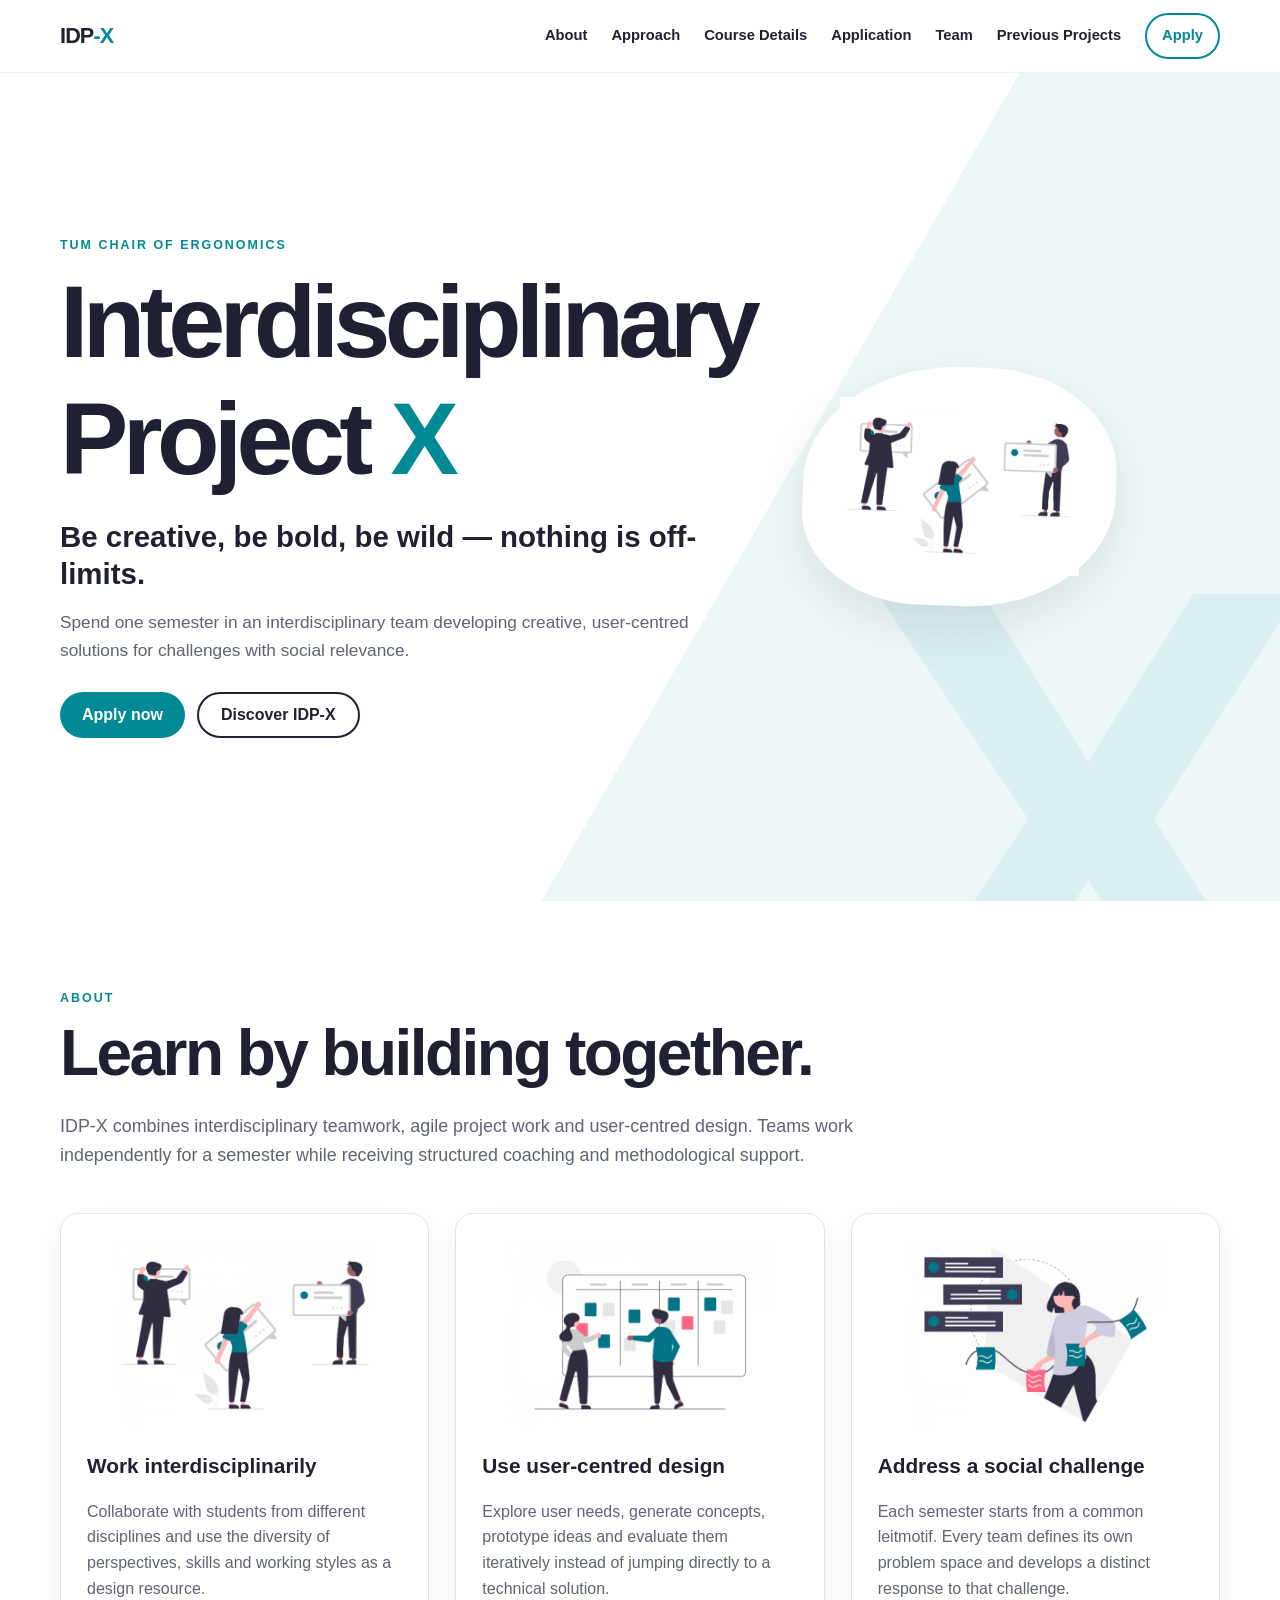
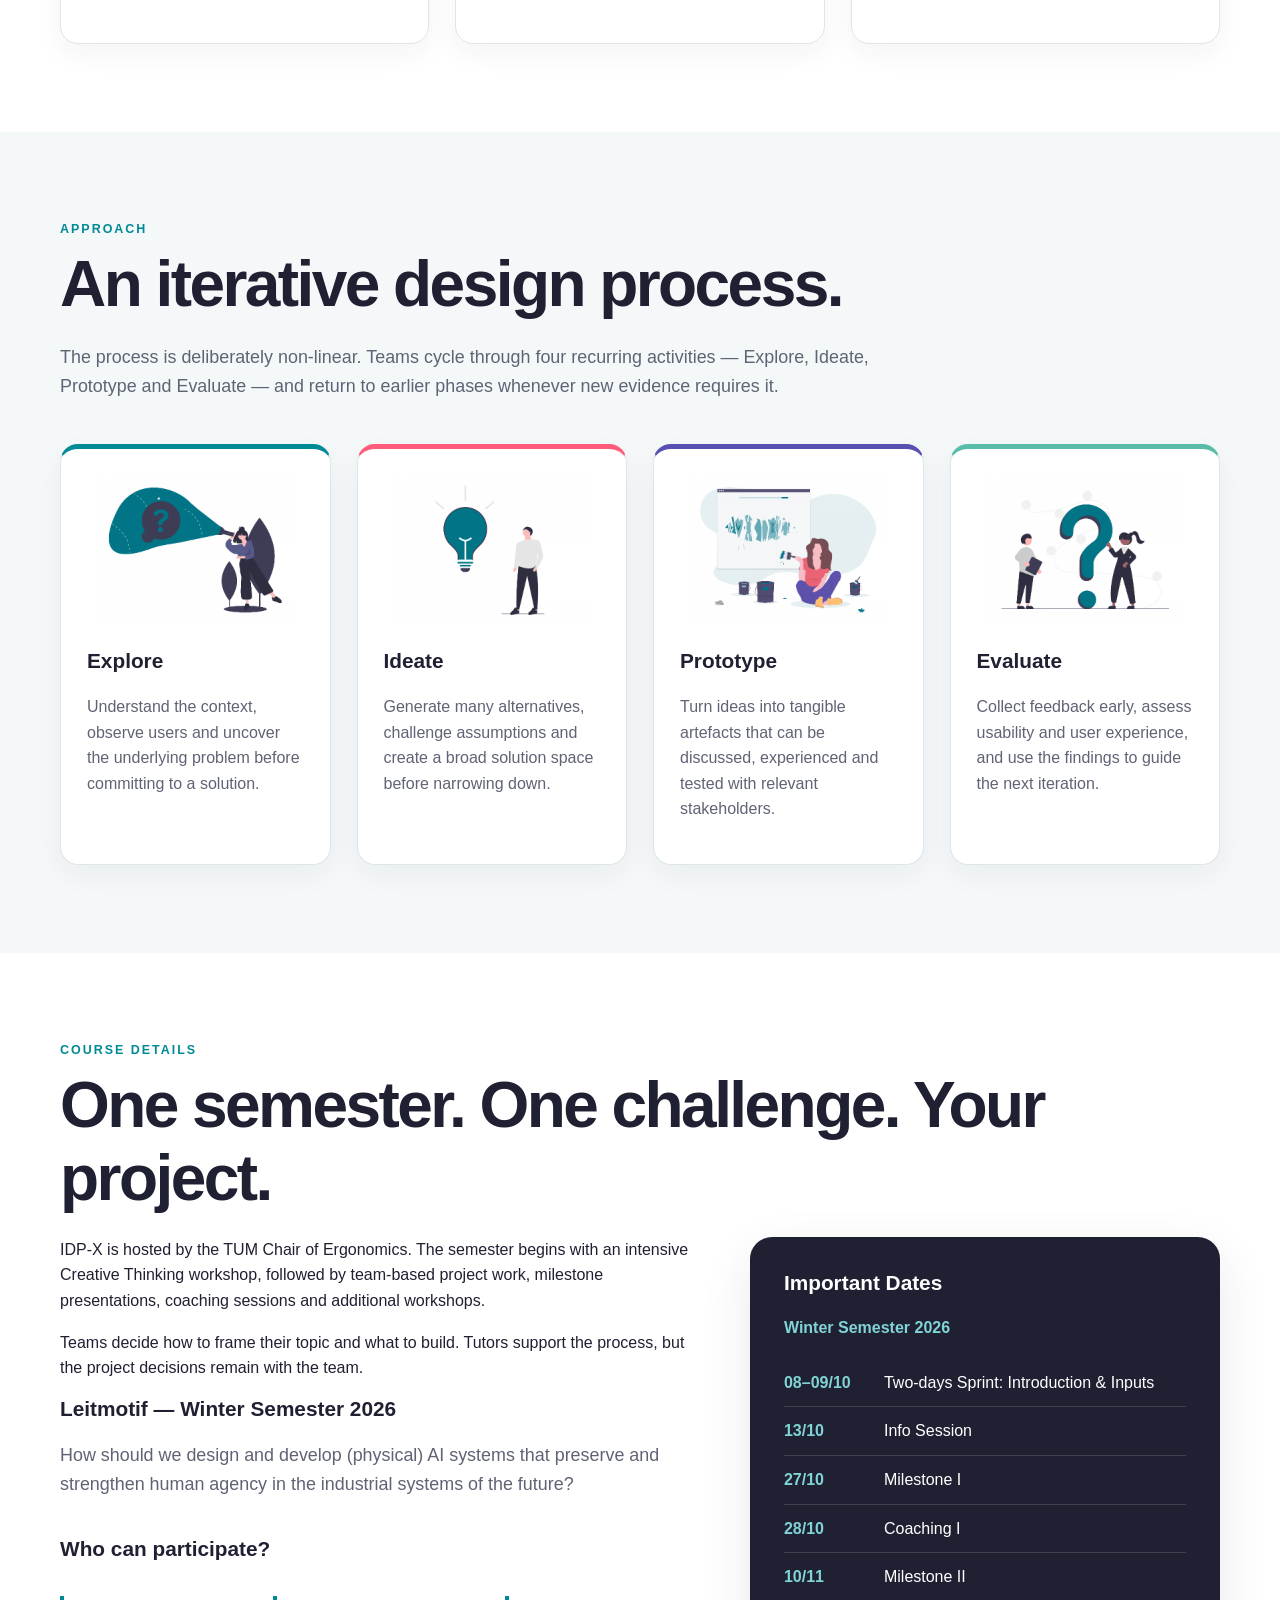
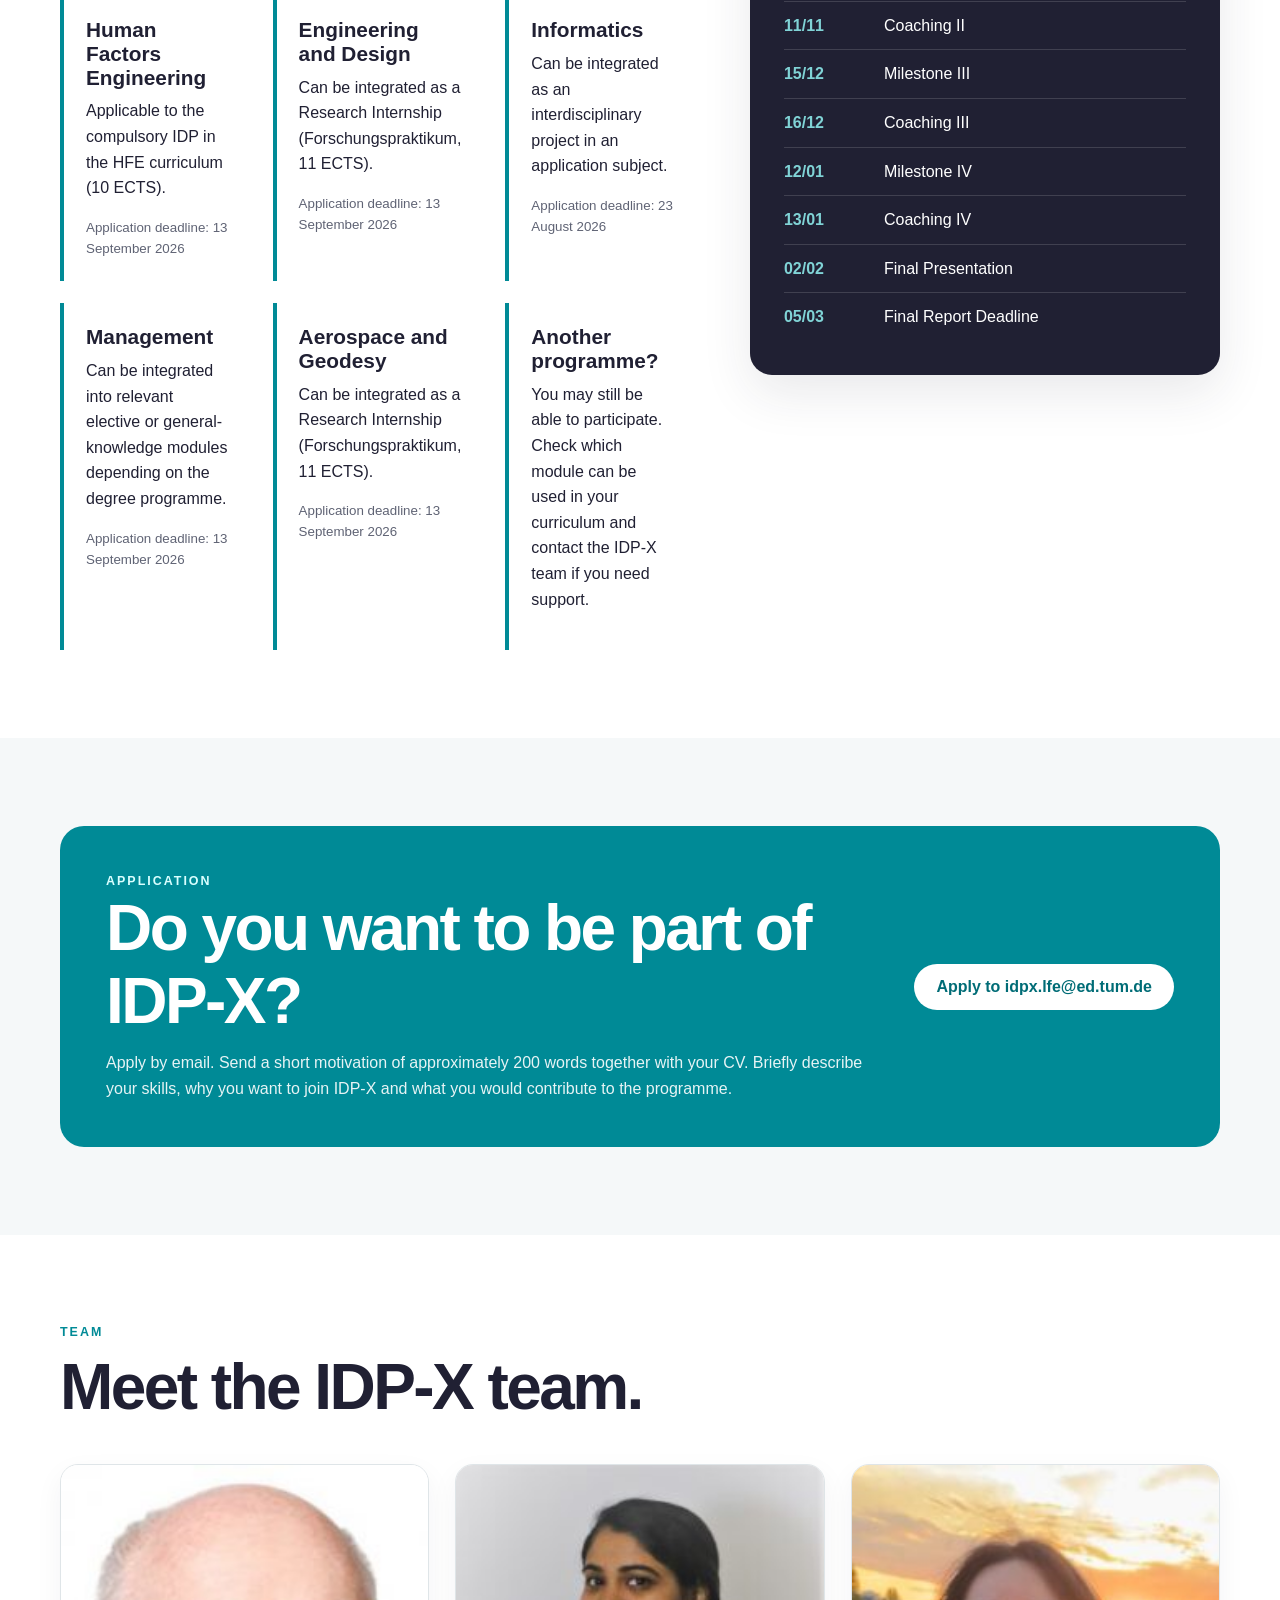
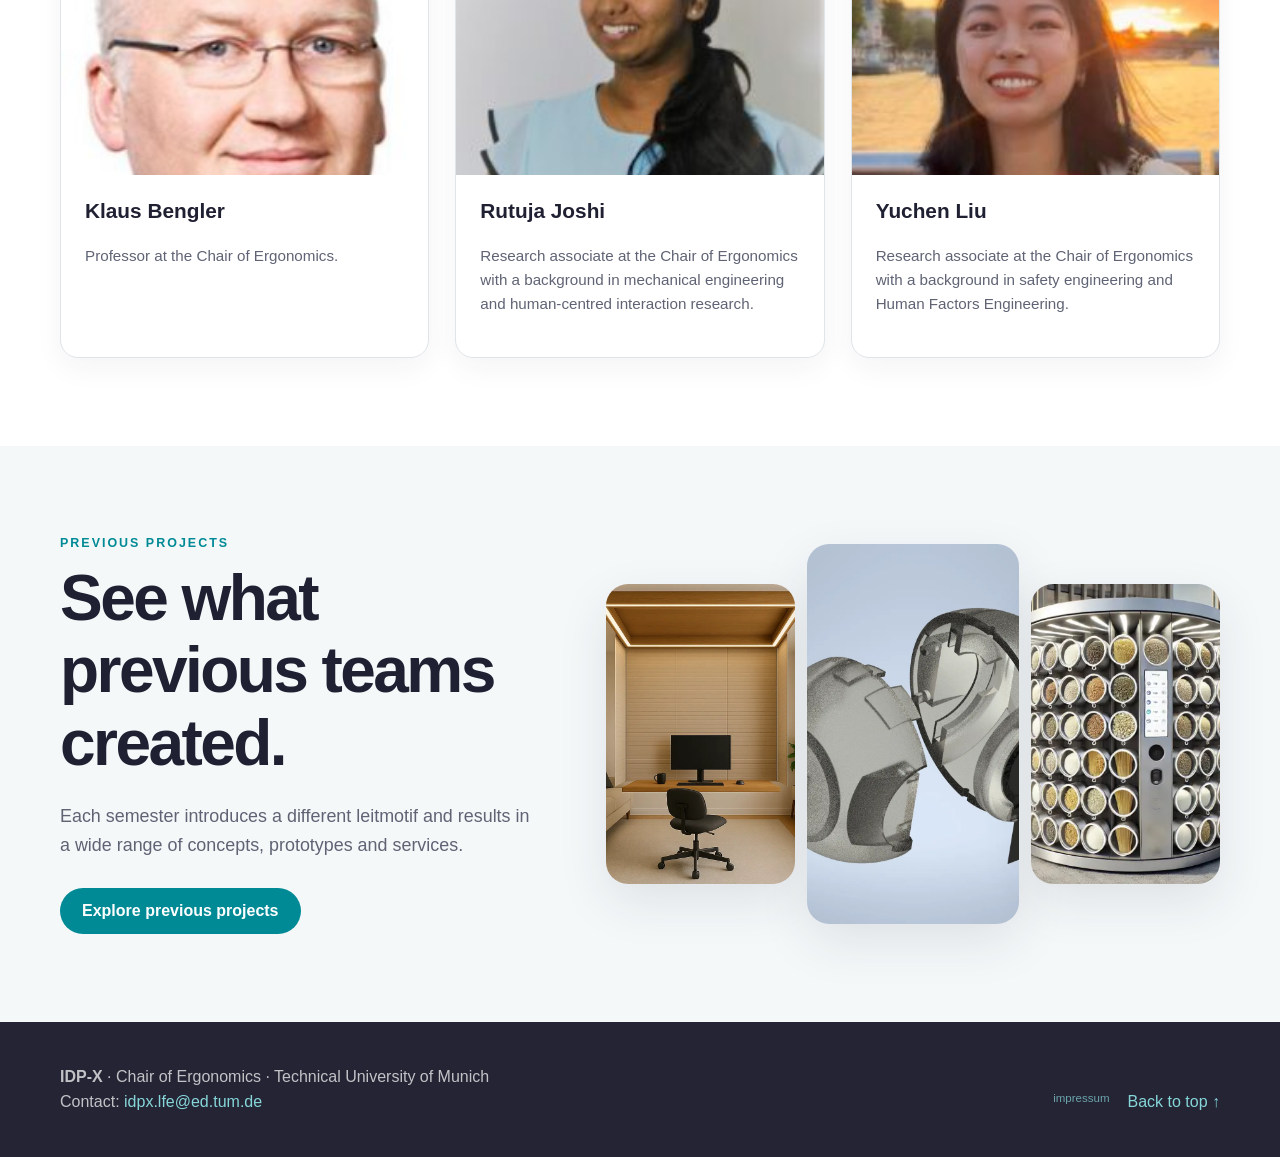
==== commit 3f86ff3a: "Update milestone and coaching dates in index.html" ====
--- a/index.html
+++ b/index.html
@@ -154,8 +154,8 @@
               <li><time>13/10</time><span>Info Session</span></li>
               <li><time>27/10</time><span>Milestone I</span></li>
               <li><time>28/10</time><span>Coaching I</span></li>
-              <li><time>17/11</time><span>Milestone II</span></li>
-              <li><time>18/11</time><span>Coaching II</span></li>
+              <li><time>10/11</time><span>Milestone II</span></li>
+              <li><time>11/11</time><span>Coaching II</span></li>
               <li><time>15/12</time><span>Milestone III</span></li>
               <li><time>16/12</time><span>Coaching III</span></li>
               <li><time>12/01</time><span>Milestone IV</span></li>
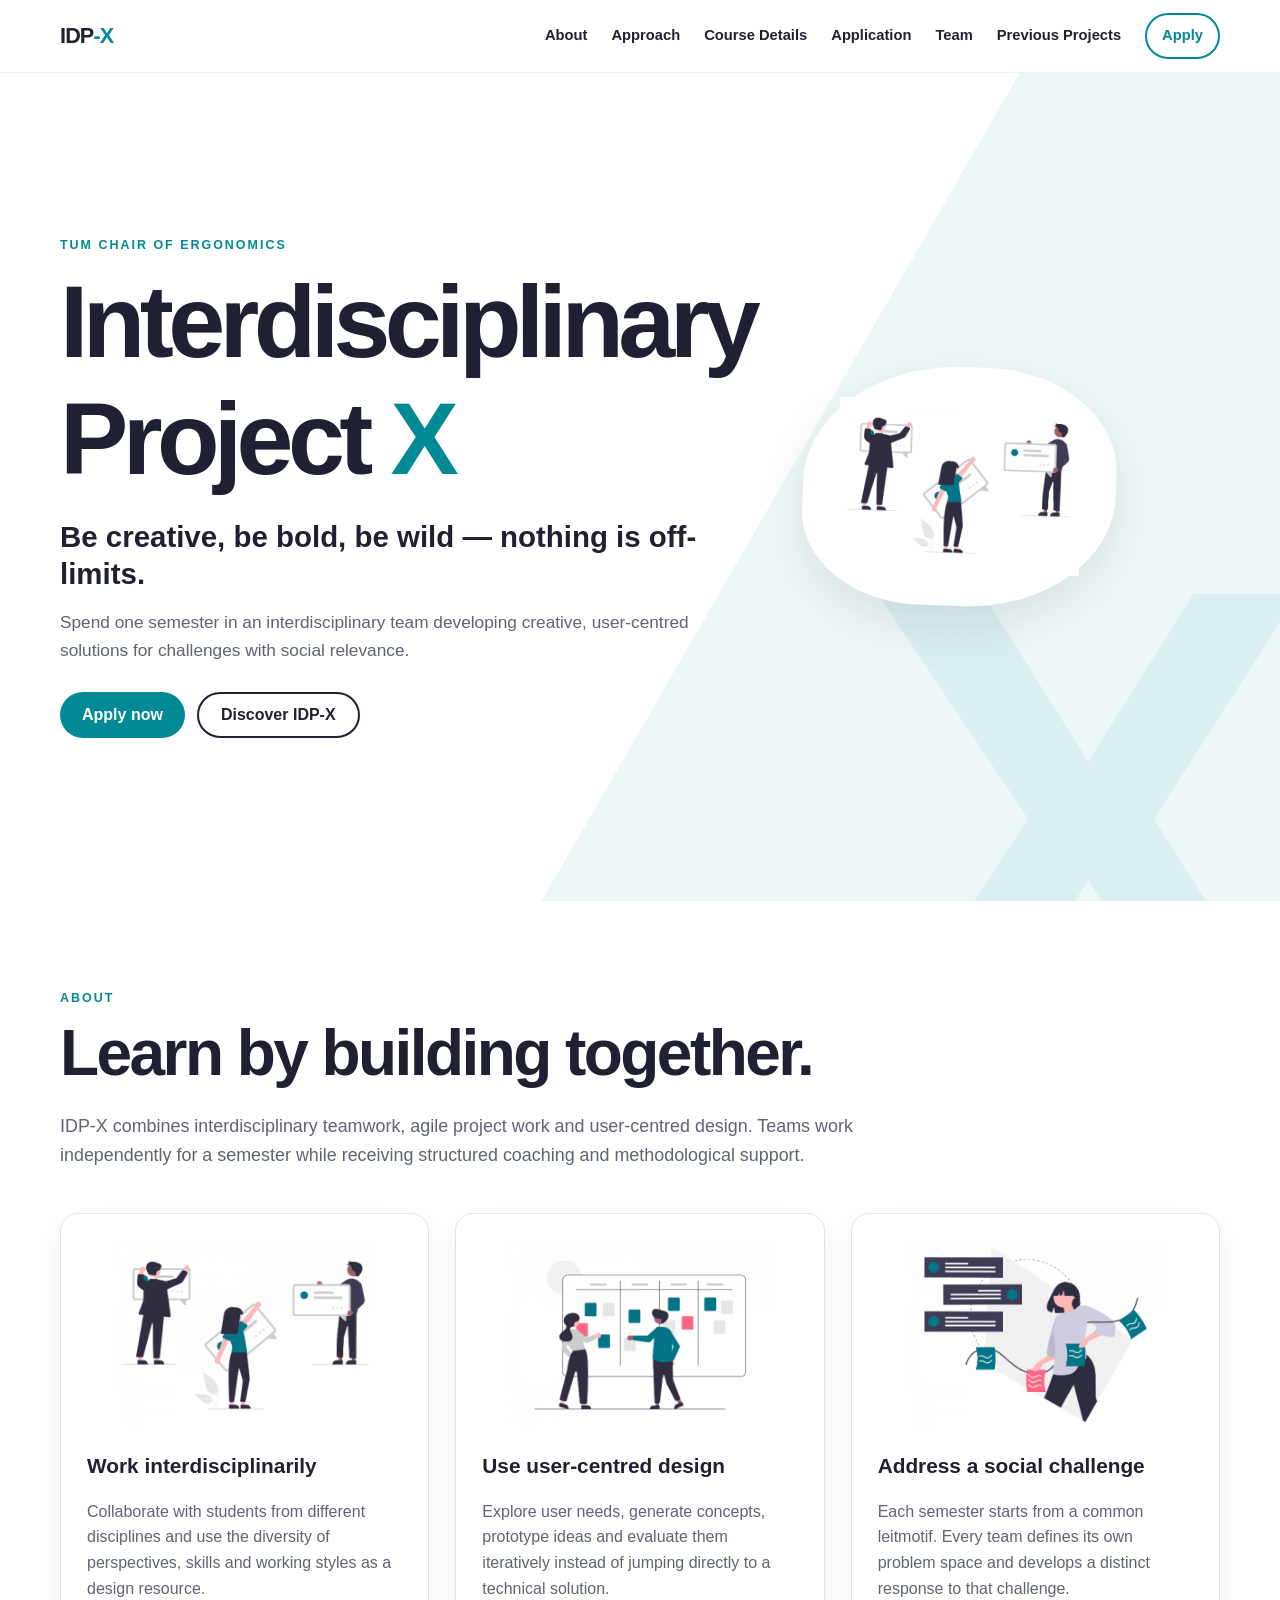
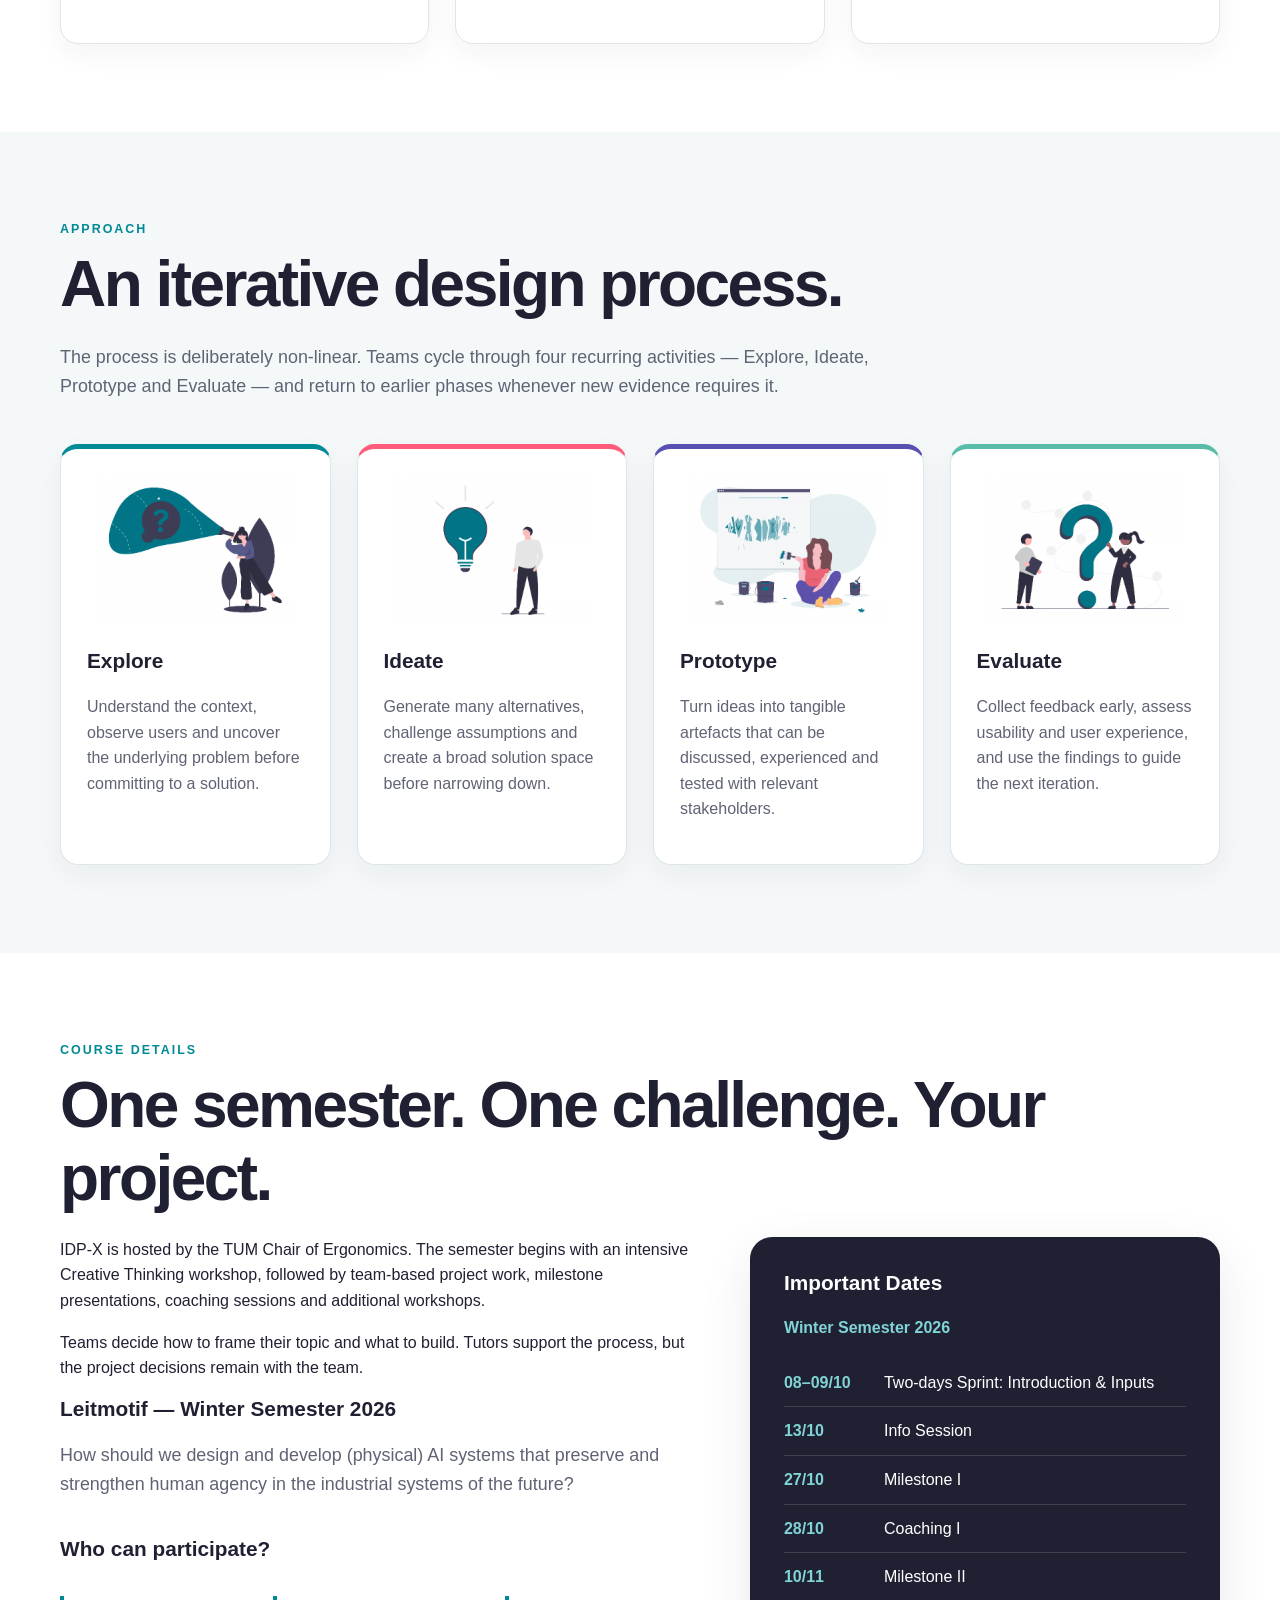
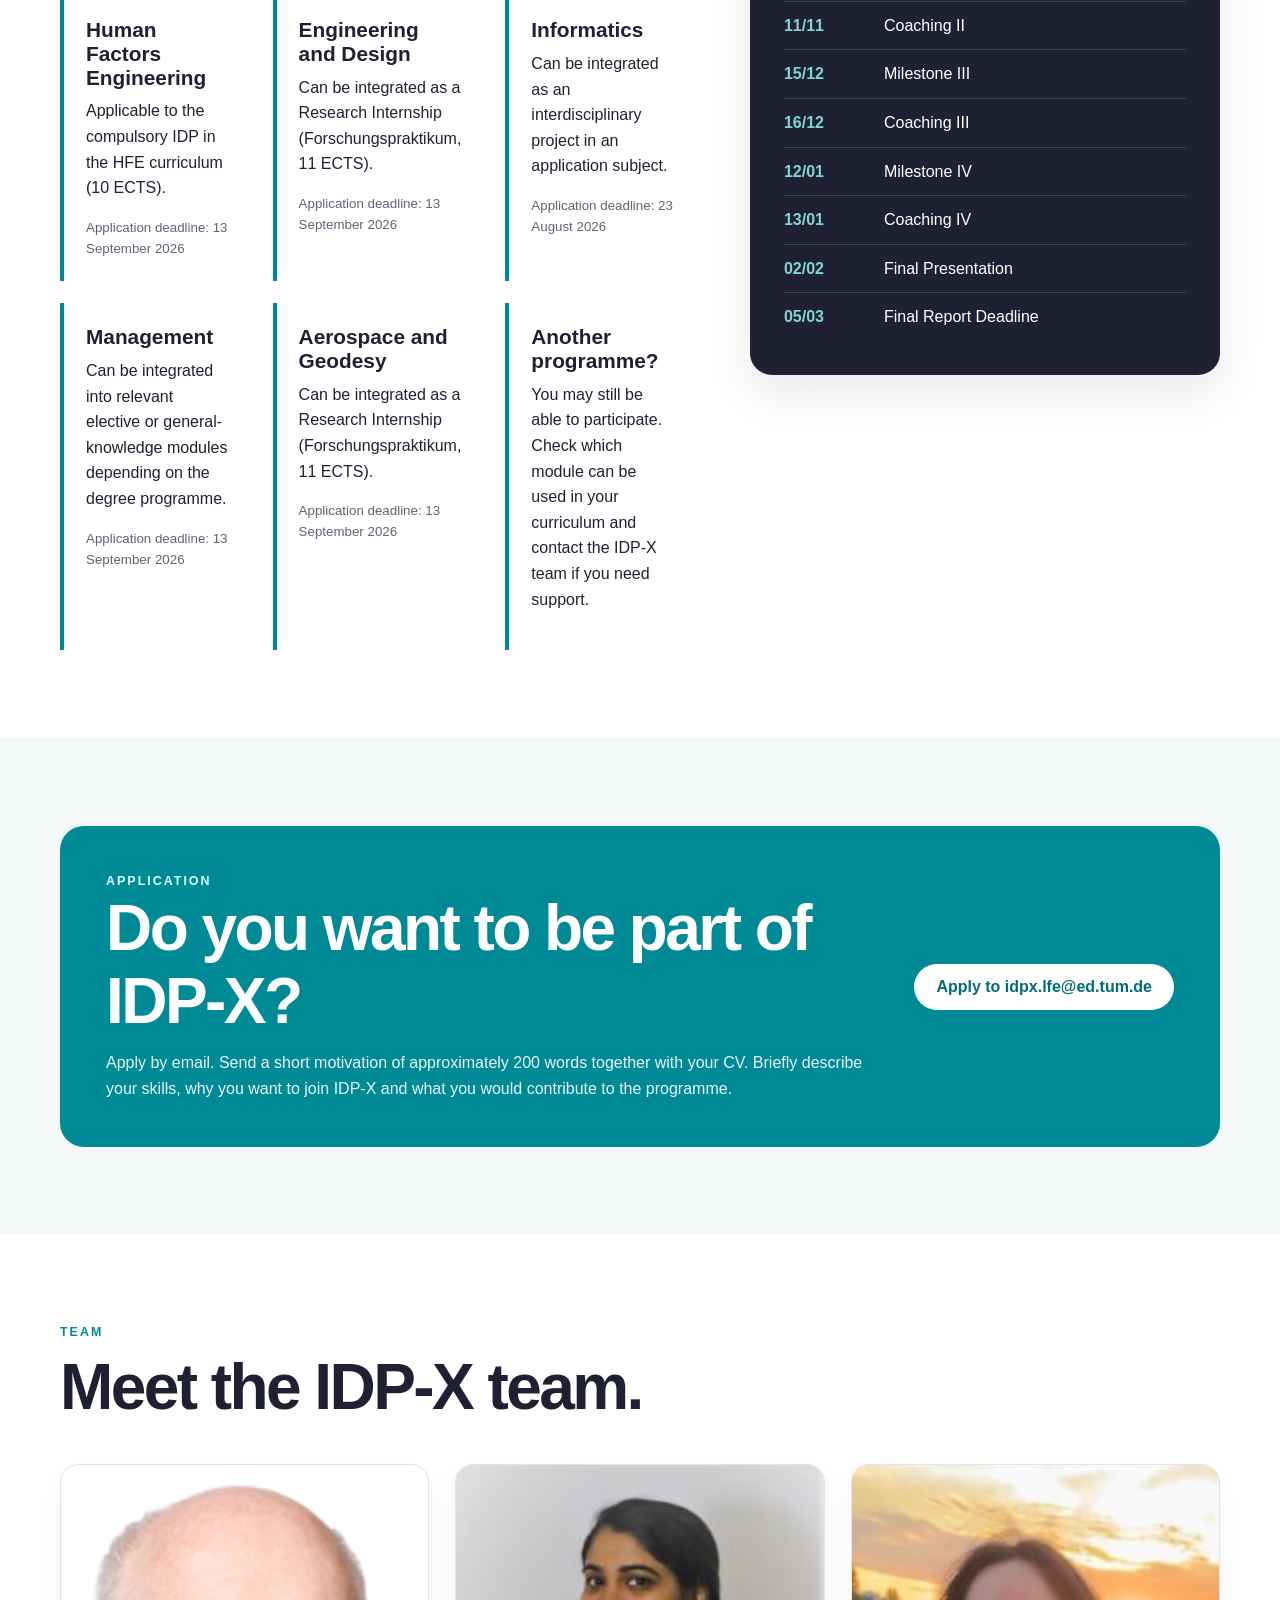
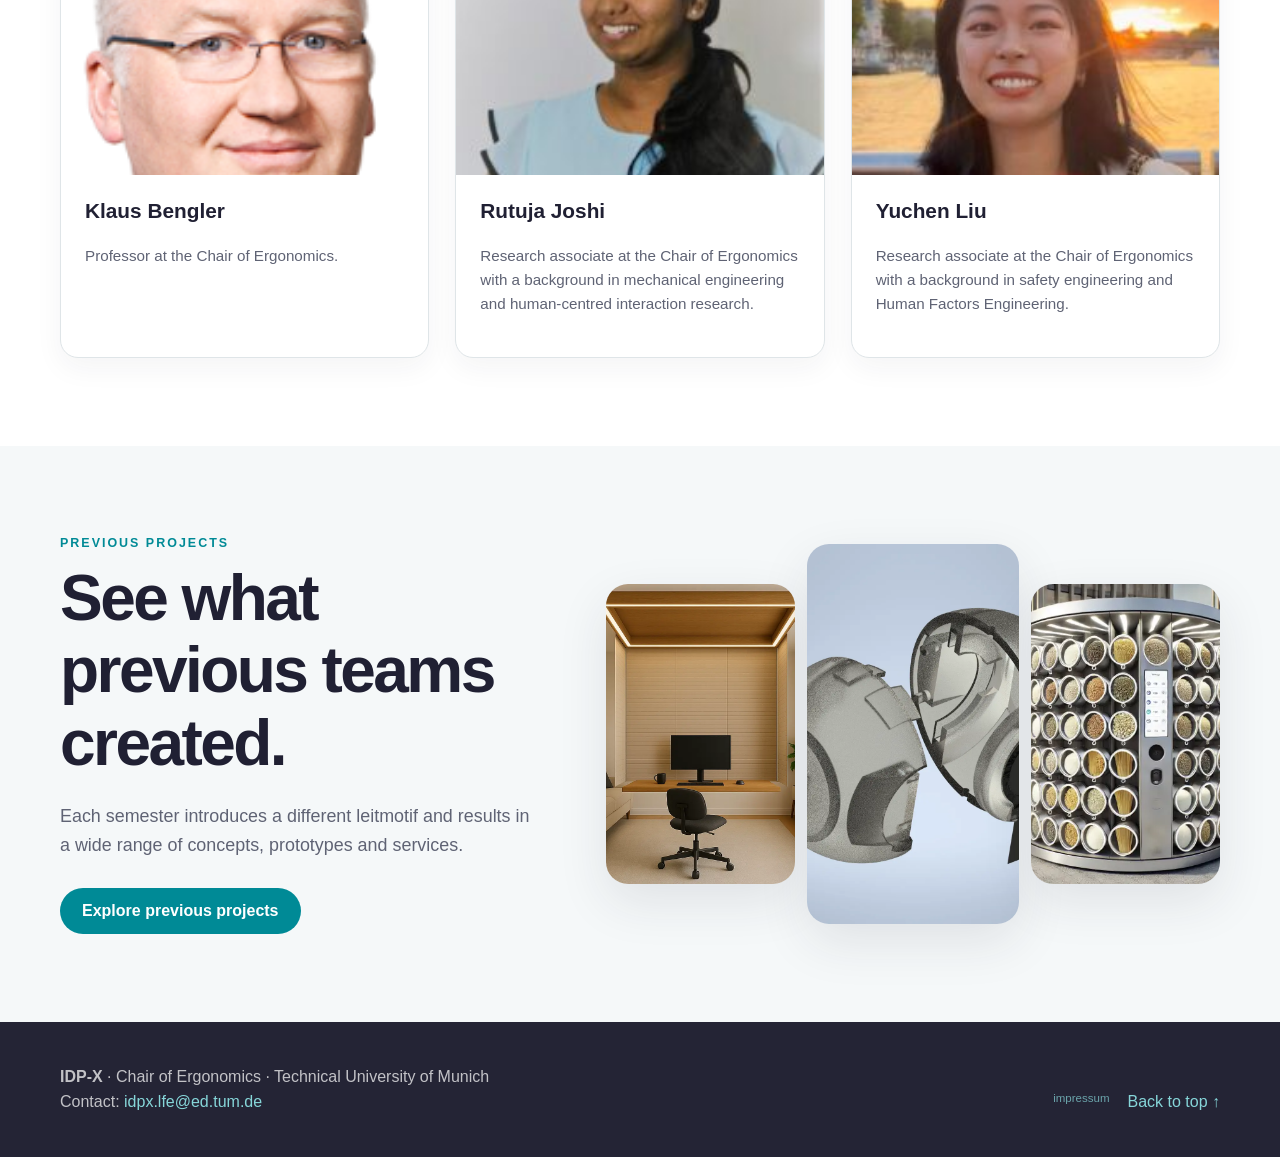
==== commit c86203db: "Update index.html" ====
--- a/index.html
+++ b/index.html
@@ -187,7 +187,7 @@
         <h2>Meet the IDP-X team.</h2>
         <div class="team-grid">
           <article class="card person">
-            <img src="assets/images/klaus-bengler.jpg" alt="Portrait of Klaus Bengler">
+            <img src="assets/images/Prof_Bengler.png" alt="Portrait of Klaus Bengler">
             <div class="person-copy">
               <h3>Klaus Bengler</h3>
               <p>Professor at the Chair of Ergonomics.</p>
--- a/assets/css/style.css
+++ b/assets/css/style.css
@@ -267,3 +267,4 @@
   html { scroll-behavior: auto; }
   *, *::before, *::after { transition-duration: .01ms !important; animation-duration: .01ms !important; animation-iteration-count: 1 !important; }
 }
+
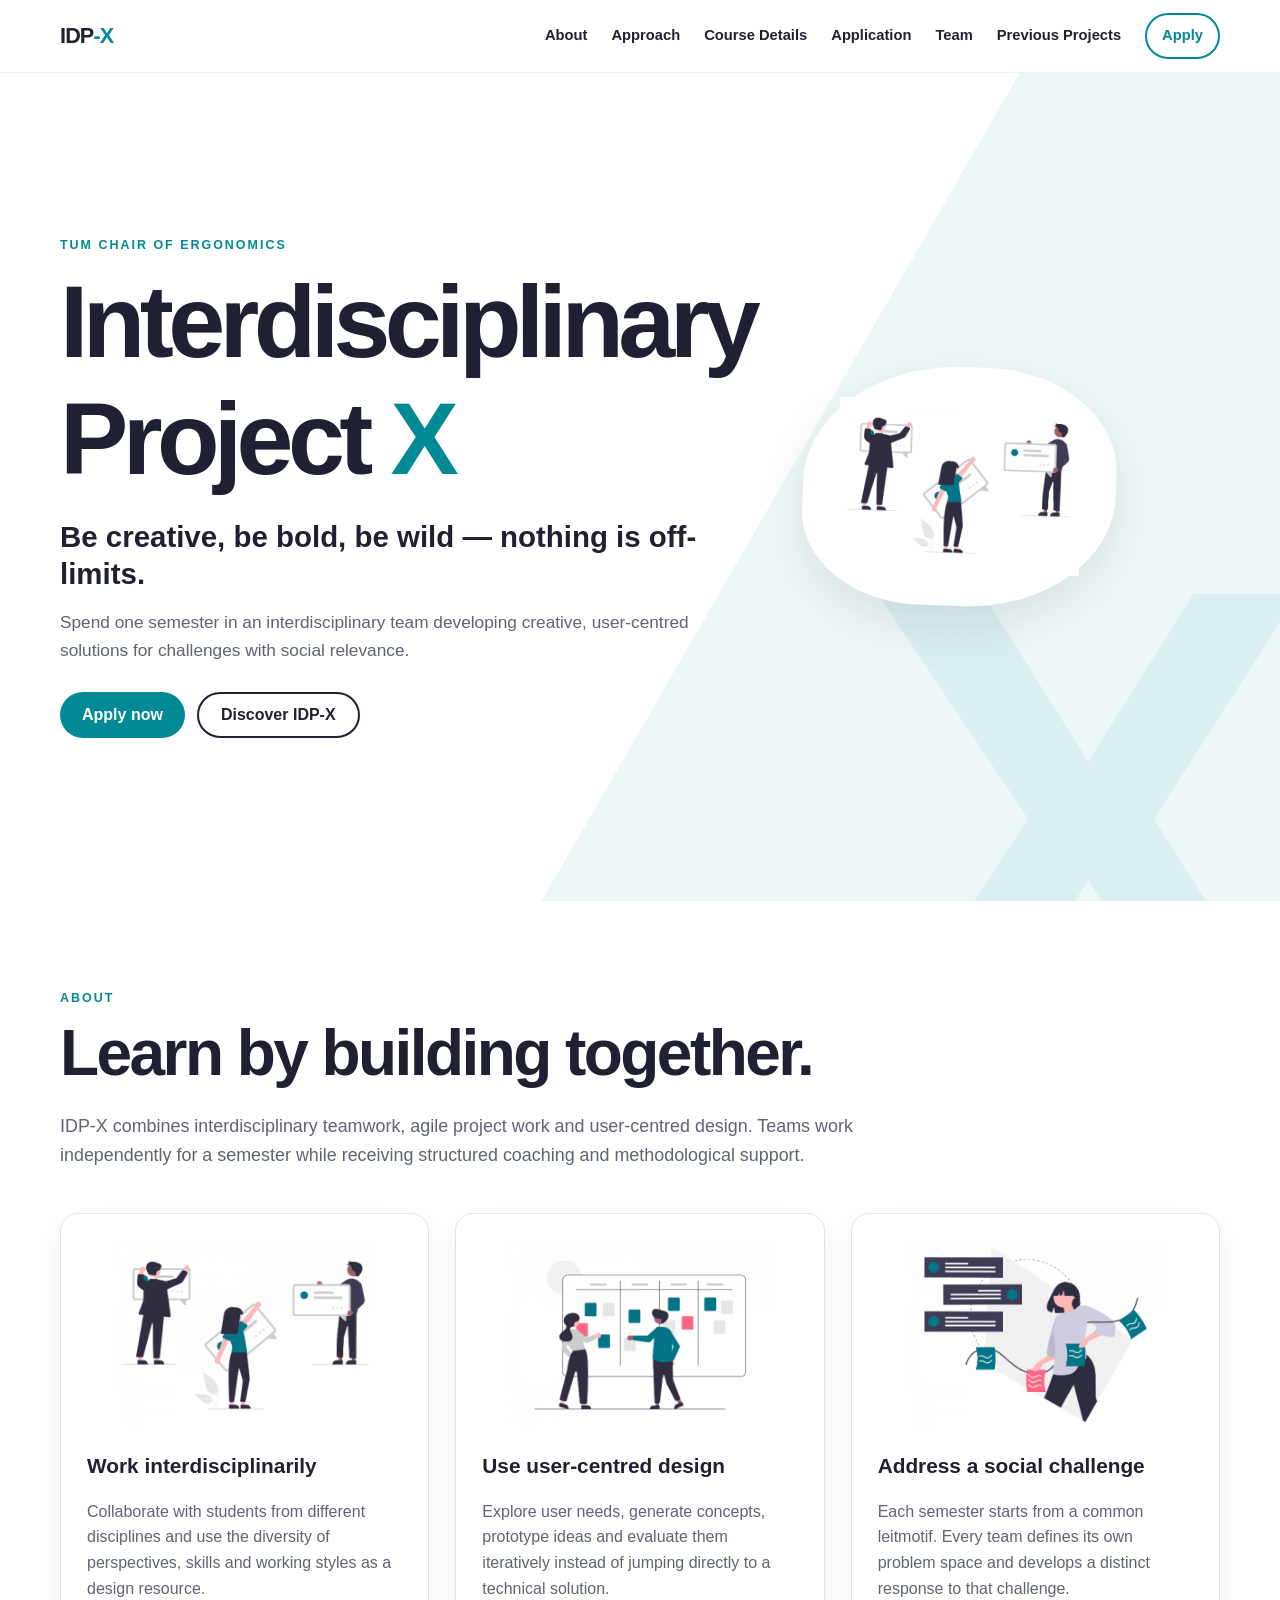
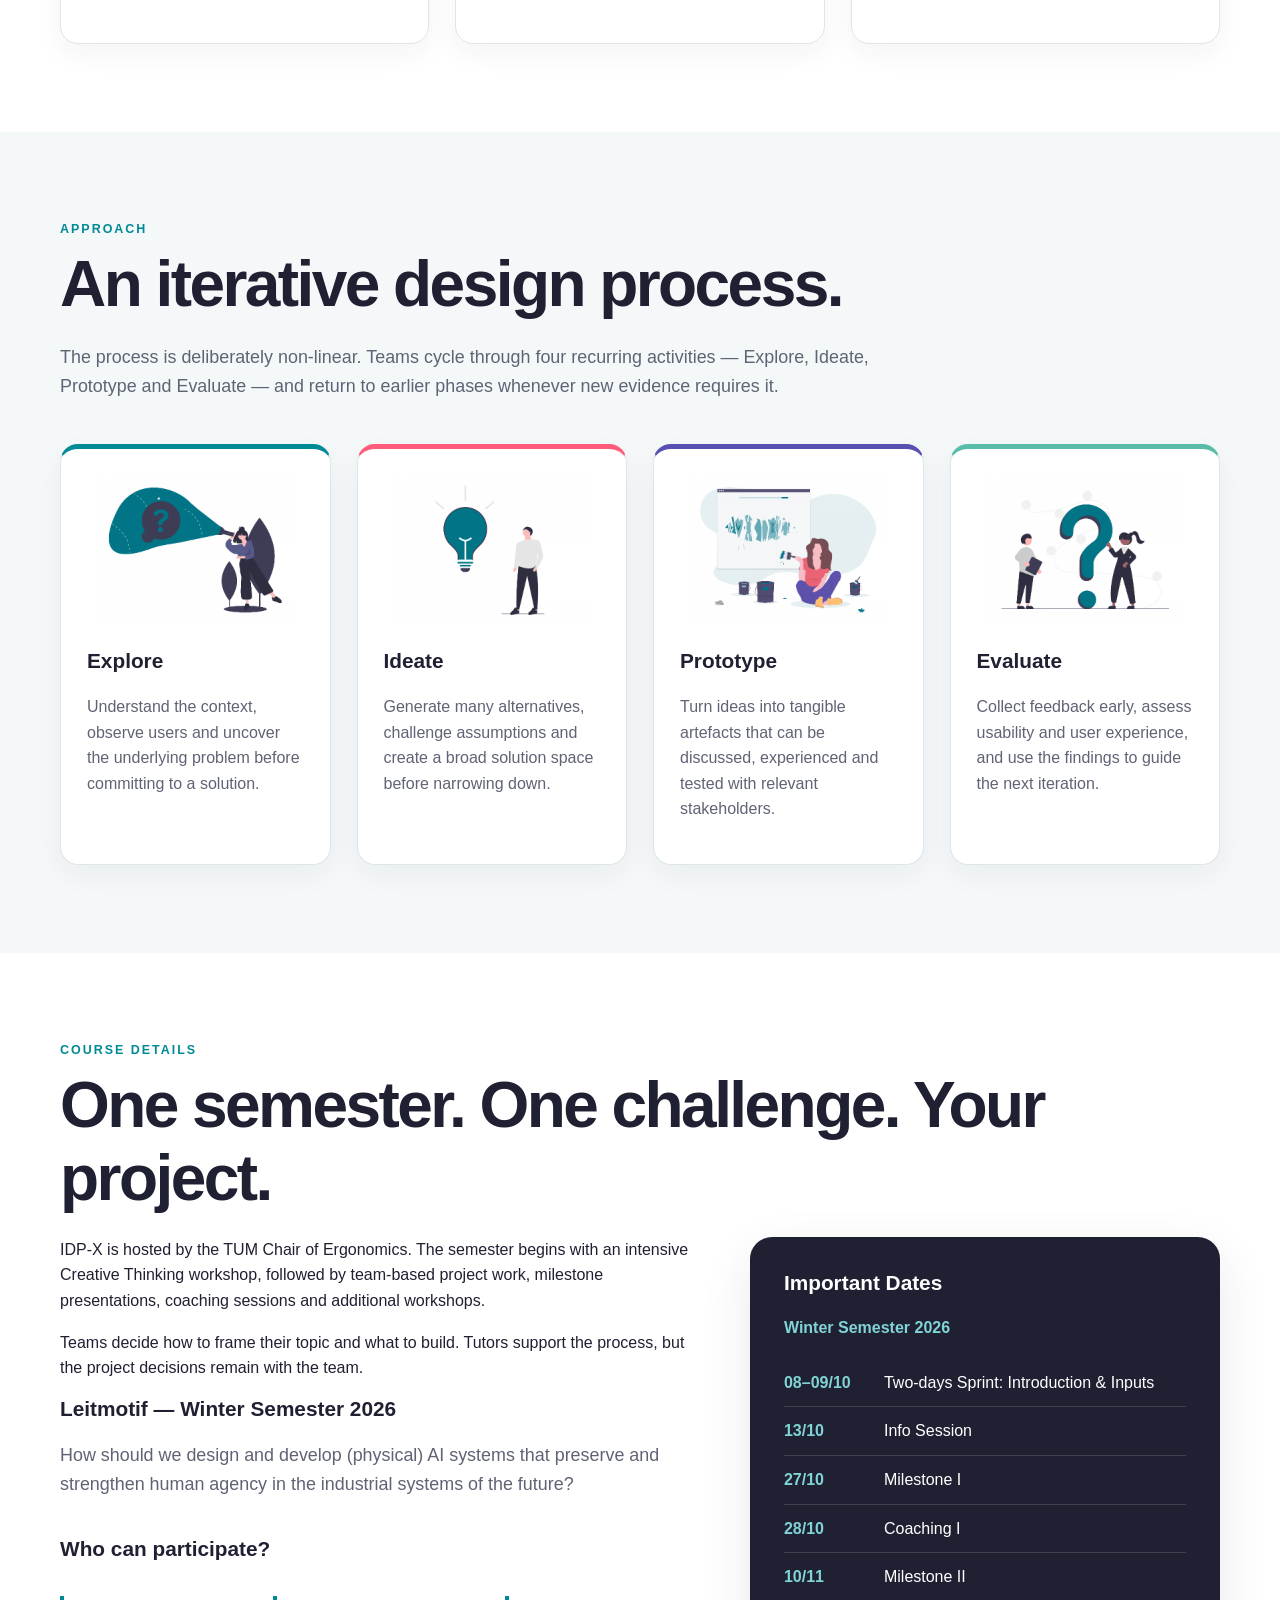
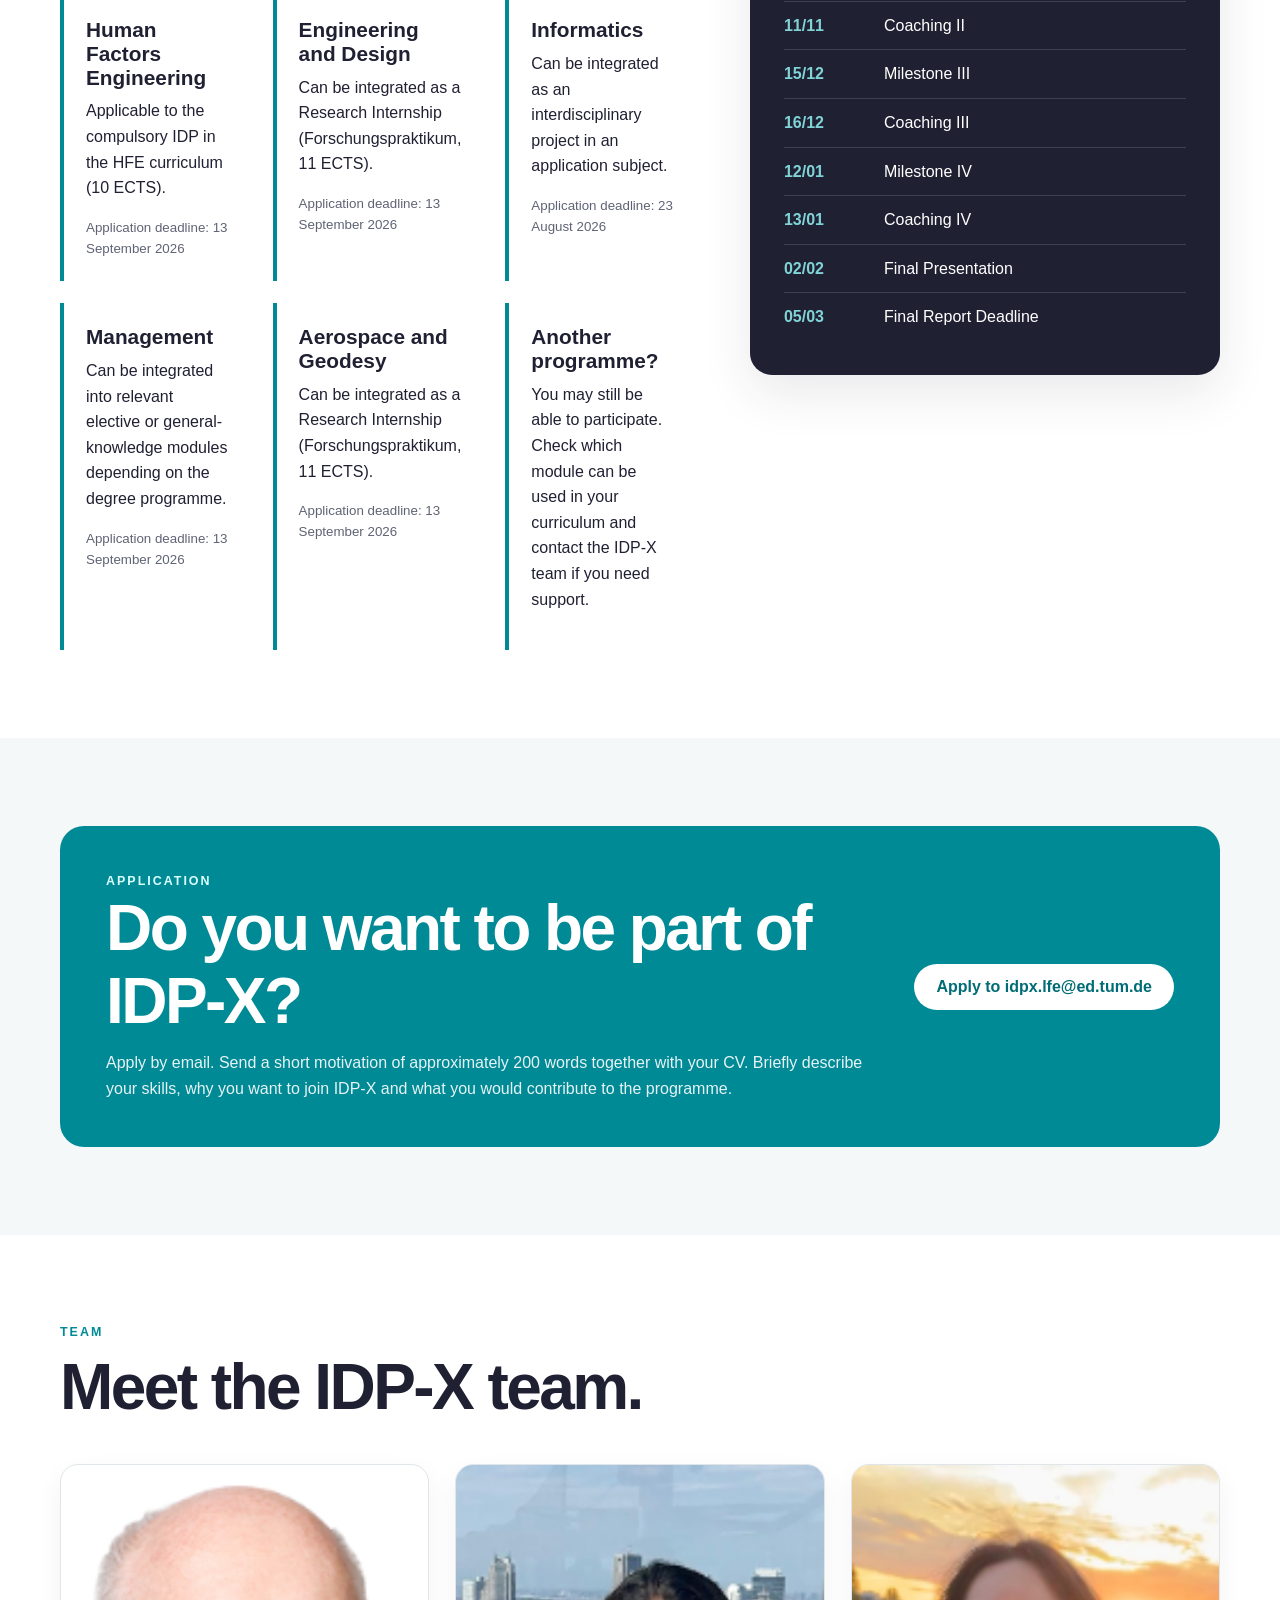
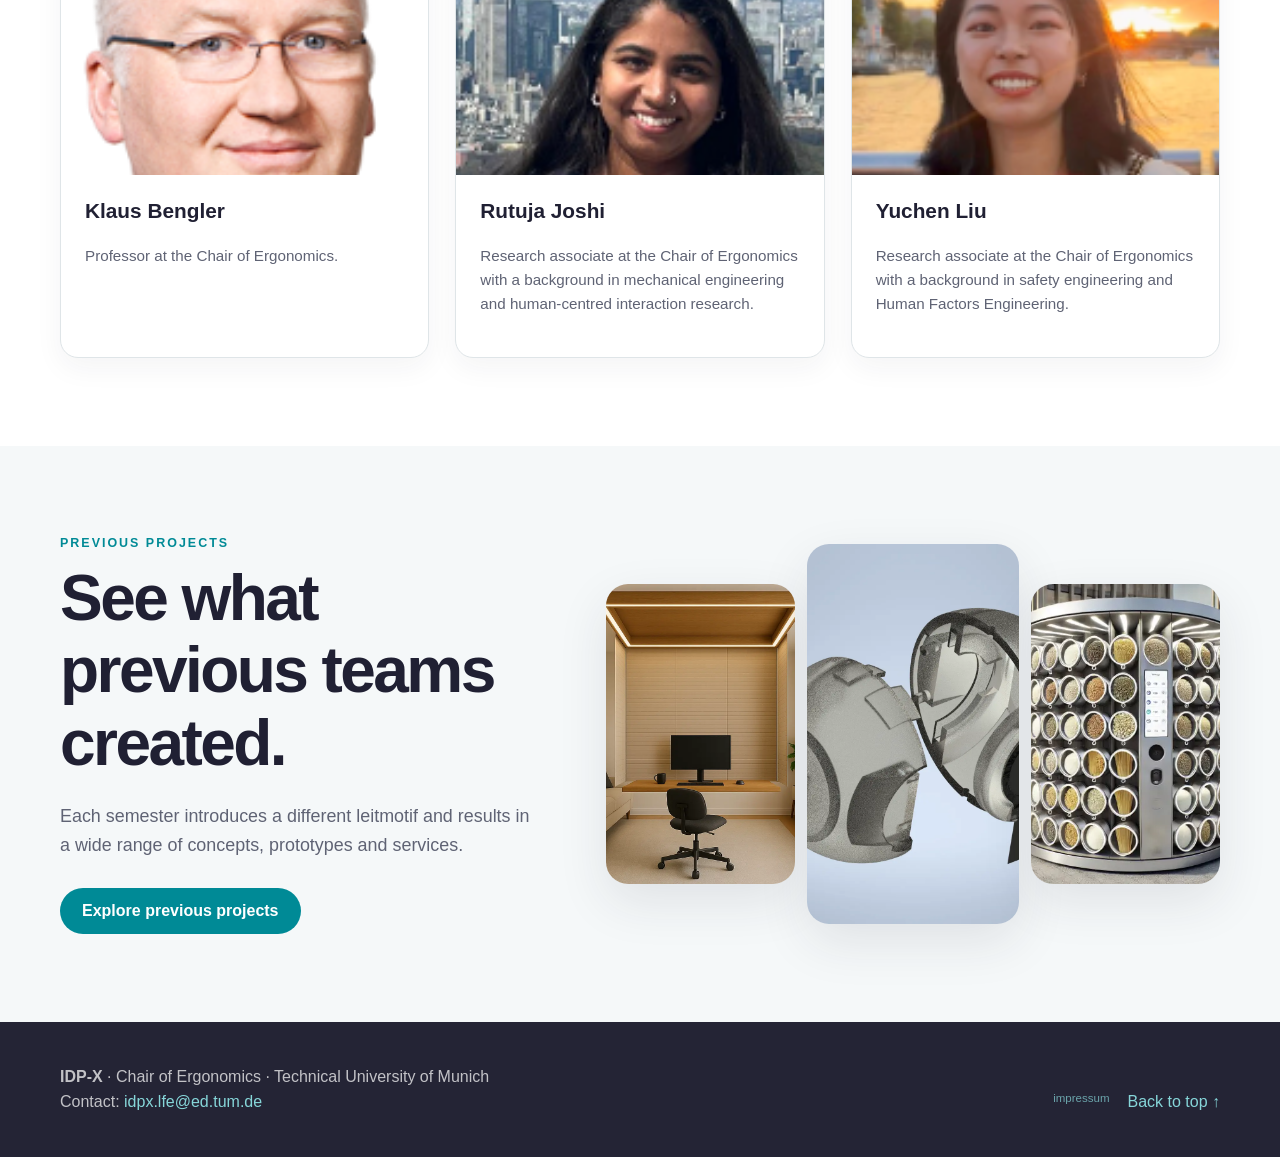
==== commit 15718235: "Update index.html Profile picture update" ====
--- a/index.html
+++ b/index.html
@@ -194,14 +194,14 @@
             </div>
           </article>
           <article class="card person">
-            <img src="assets/images/rutuja-joshi.jpg" alt="Portrait of Rutuja Joshi">
+            <img src="assets/images/Rutuja_Joshi.png" alt="Portrait of Rutuja Joshi">
             <div class="person-copy">
               <h3>Rutuja Joshi</h3>
               <p>Research associate at the Chair of Ergonomics with a background in mechanical engineering and human-centred interaction research.</p>
             </div>
           </article>
           <article class="card person">
-            <img src="assets/images/yuchen-liu.jpg" alt="Portrait of Yuchen Liu">
+            <img src="assets/images/Yuchen_Liu.png" alt="Portrait of Yuchen Liu">
             <div class="person-copy">
               <h3>Yuchen Liu</h3>
               <p>Research associate at the Chair of Ergonomics with a background in safety engineering and Human Factors Engineering.</p>
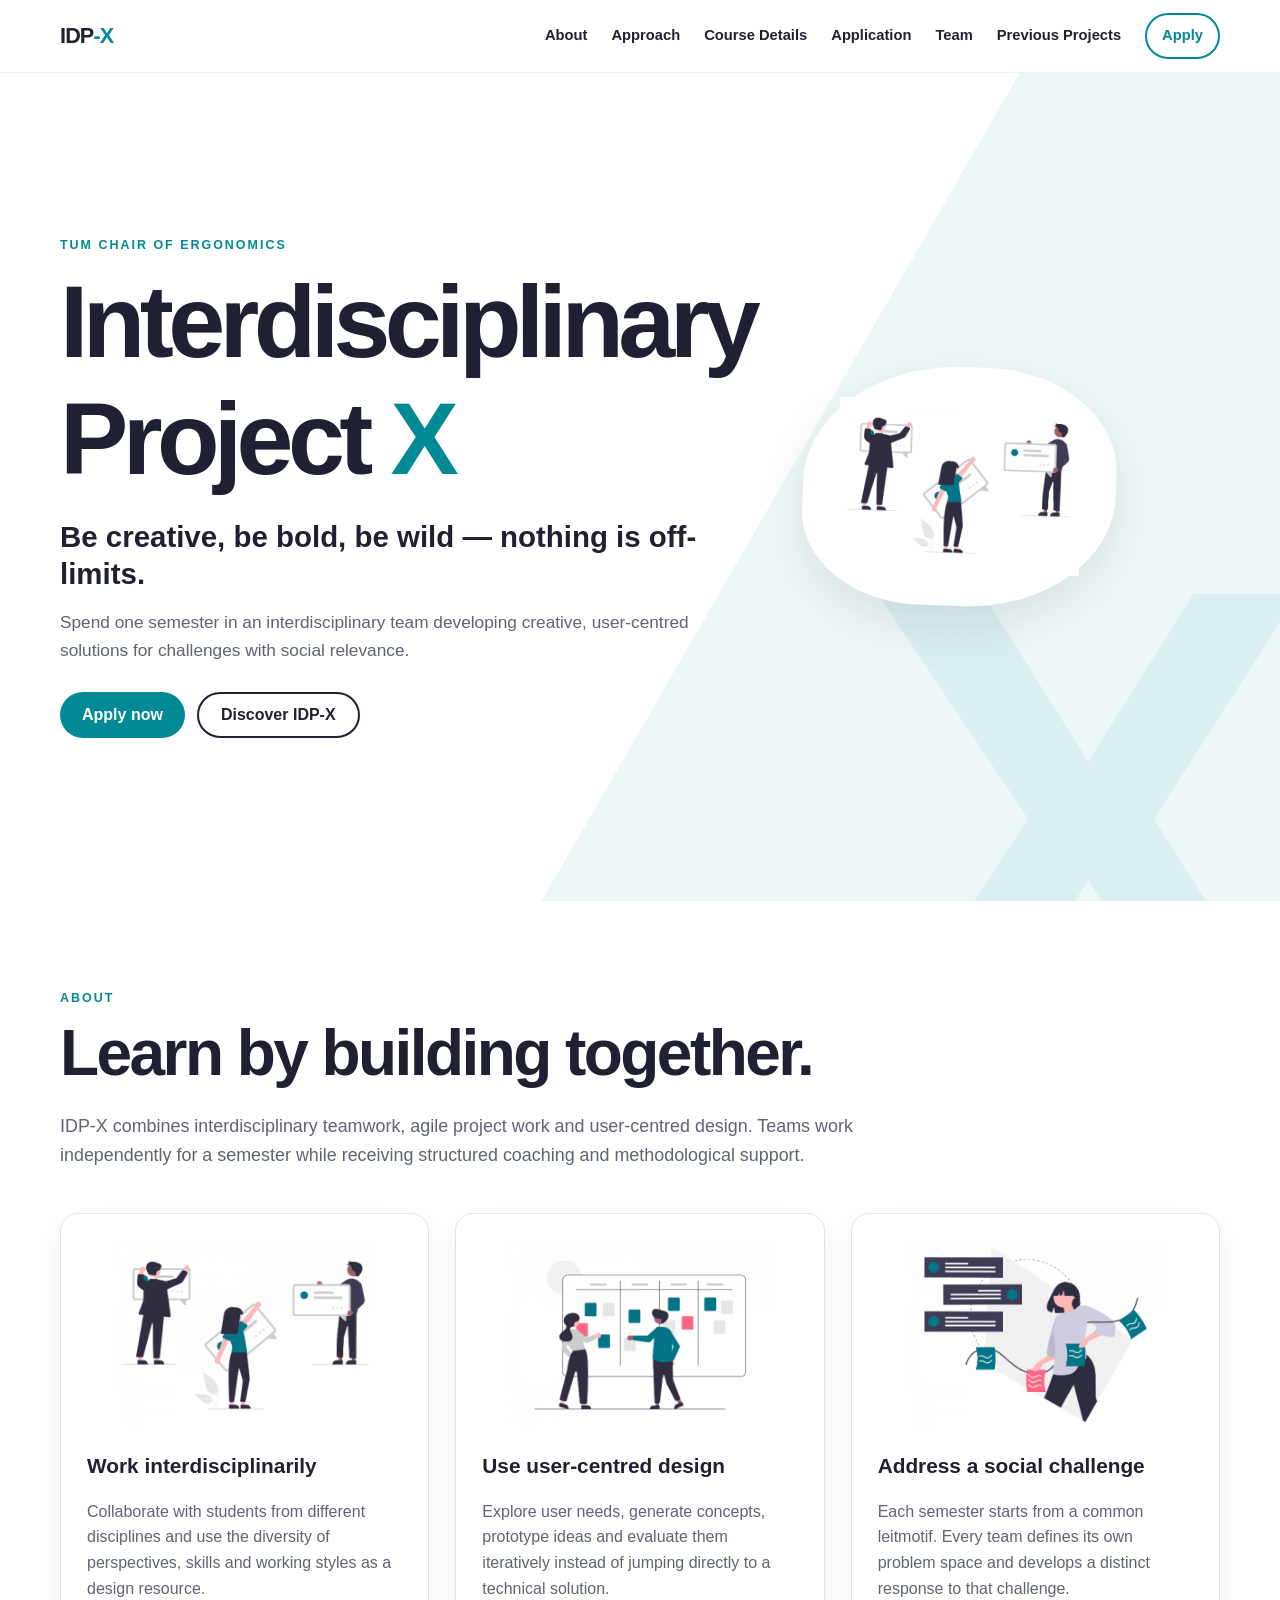
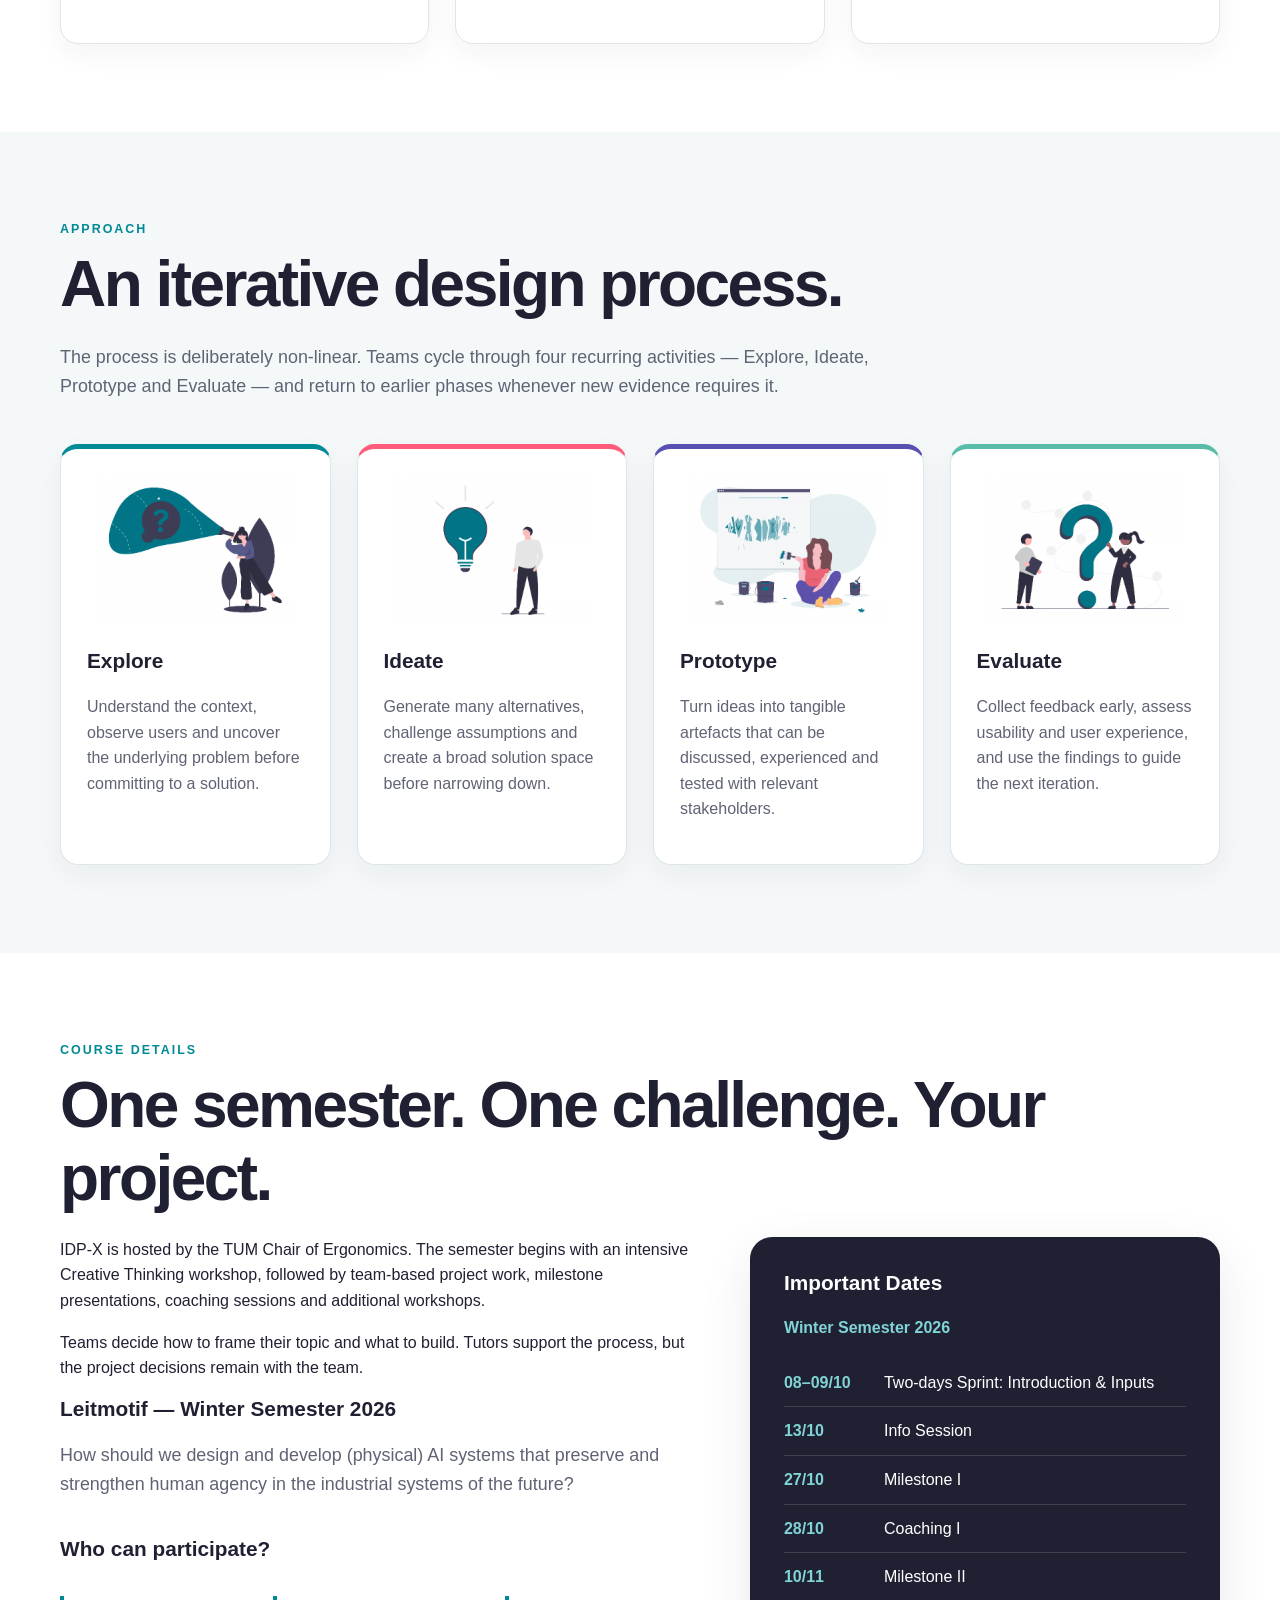
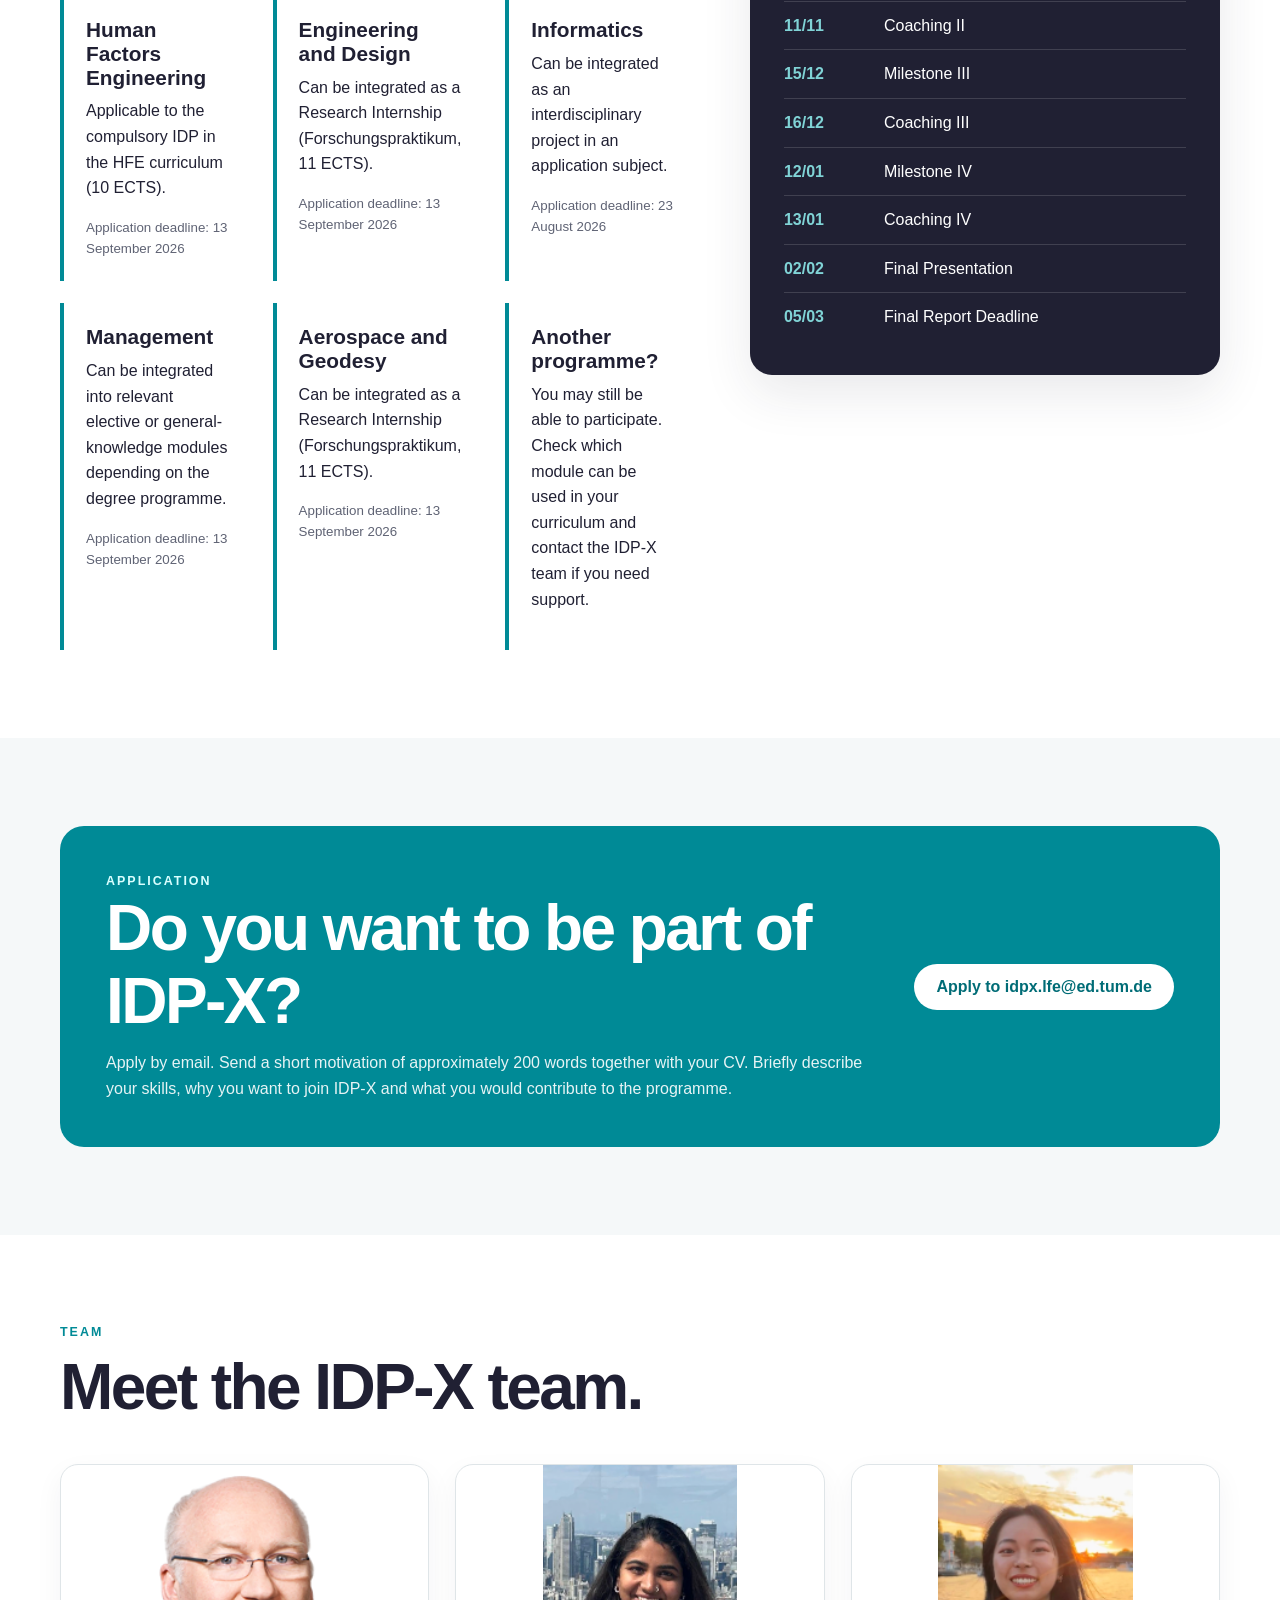
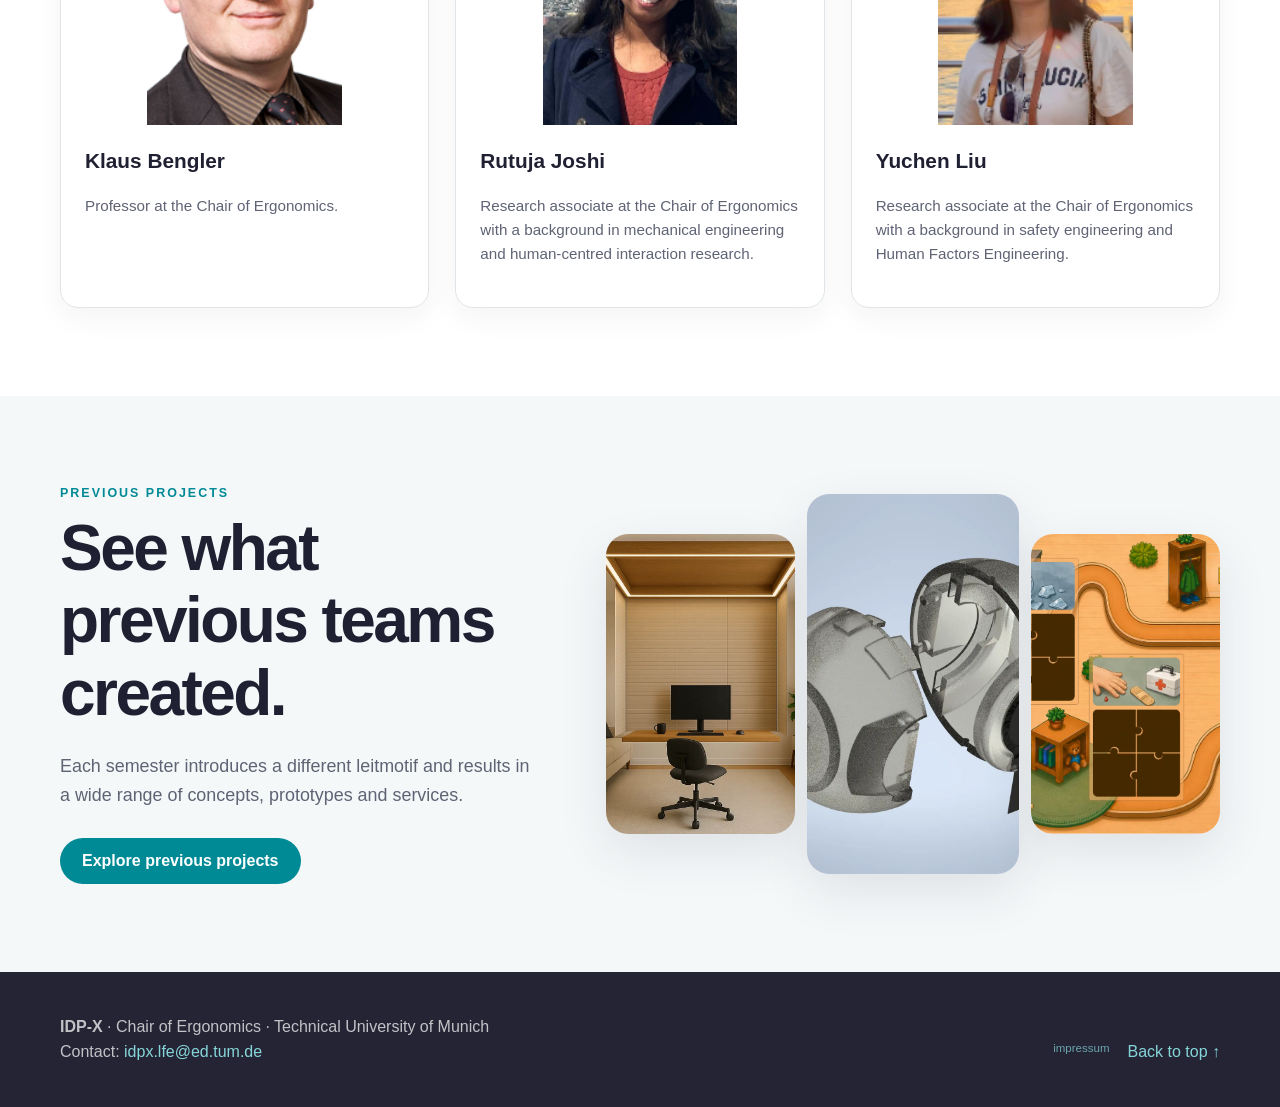
==== commit 20deed5e: "Update index.html" ====
--- a/index.html
+++ b/index.html
@@ -224,7 +224,7 @@
         <div class="projects-teaser-gallery" aria-label="Selected previous IDP-X projects">
           <img src="assets/images/projects/balance-desk-prototype.webp" alt="The Balance Desk prototype" loading="lazy">
           <img src="assets/images/projects/cobold-hardware.webp" alt="Cobold interactive prototype" loading="lazy">
-          <img src="assets/images/projects/recofill.webp" alt="RecoFill reusable-container service" loading="lazy">
+          <img src="assets/images/projects/ss26_HeimHeld.webp" alt="Illustration of a puzzle with a real-world scenario" loading="lazy">
         </div>
       </div>
     </section>
--- a/assets/css/style.css
+++ b/assets/css/style.css
@@ -95,7 +95,7 @@
 
 .team-grid { display: grid; grid-template-columns: repeat(3, 1fr); gap: 26px; margin-top: 40px; }
 .person { overflow: hidden; padding: 0; }
-.person img { width: 100%; height: 310px; object-fit: cover; object-position: top; margin: 0; }
+.person img { width: 100%; height: 260px; object-fit: contain; object-position: center; margin: 0;}
 .person-copy { padding: 24px; }
 .person-copy p { font-size: .95rem; }
 
@@ -268,3 +268,15 @@
   *, *::before, *::after { transition-duration: .01ms !important; animation-duration: .01ms !important; animation-iteration-count: 1 !important; }
 }
 
+
+/* Keep Team Wolf in the two-column project grid */
+.project-grid .project-card-feature {
+  grid-column: auto;
+  grid-template-columns: minmax(0, 1fr);
+}
+
+/* Keep the image at a suitable size inside the card */
+.project-grid .project-card-feature .project-media {
+  height: 300px;
+  min-height: 0;
+}
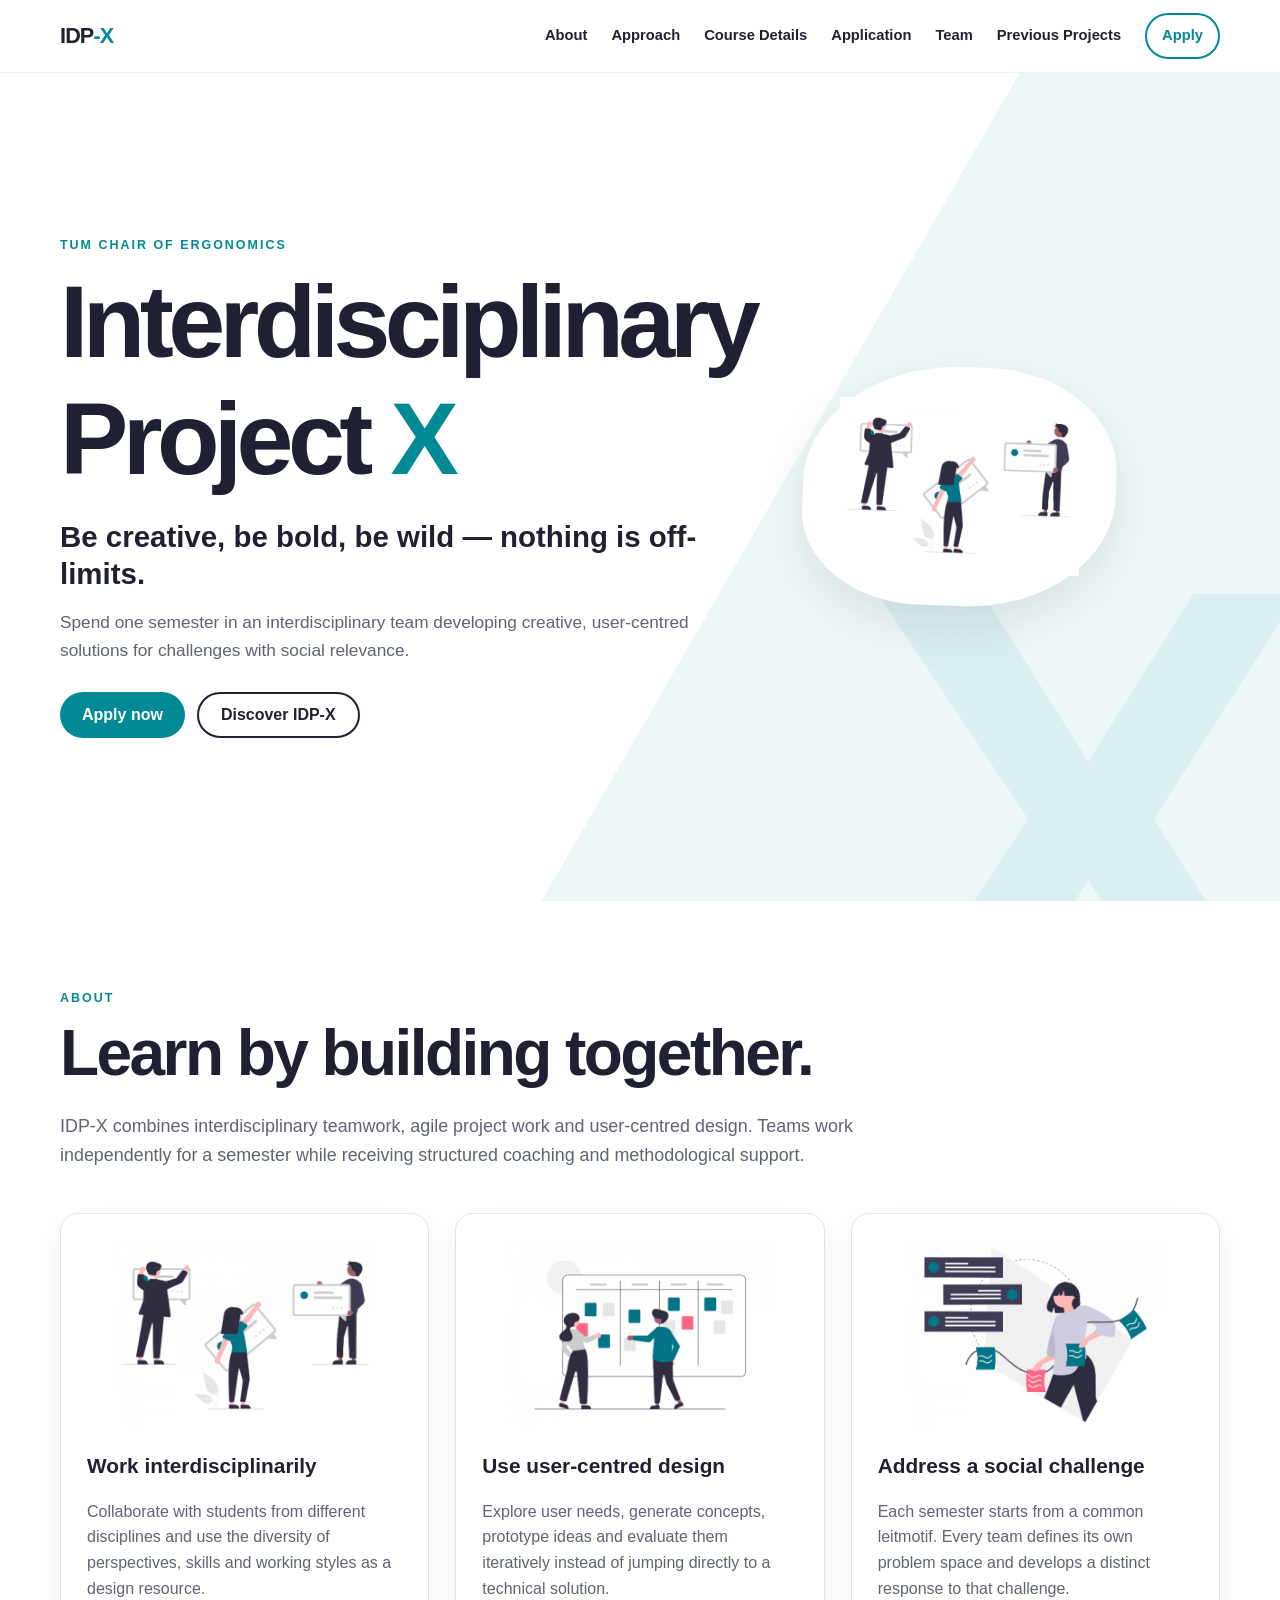
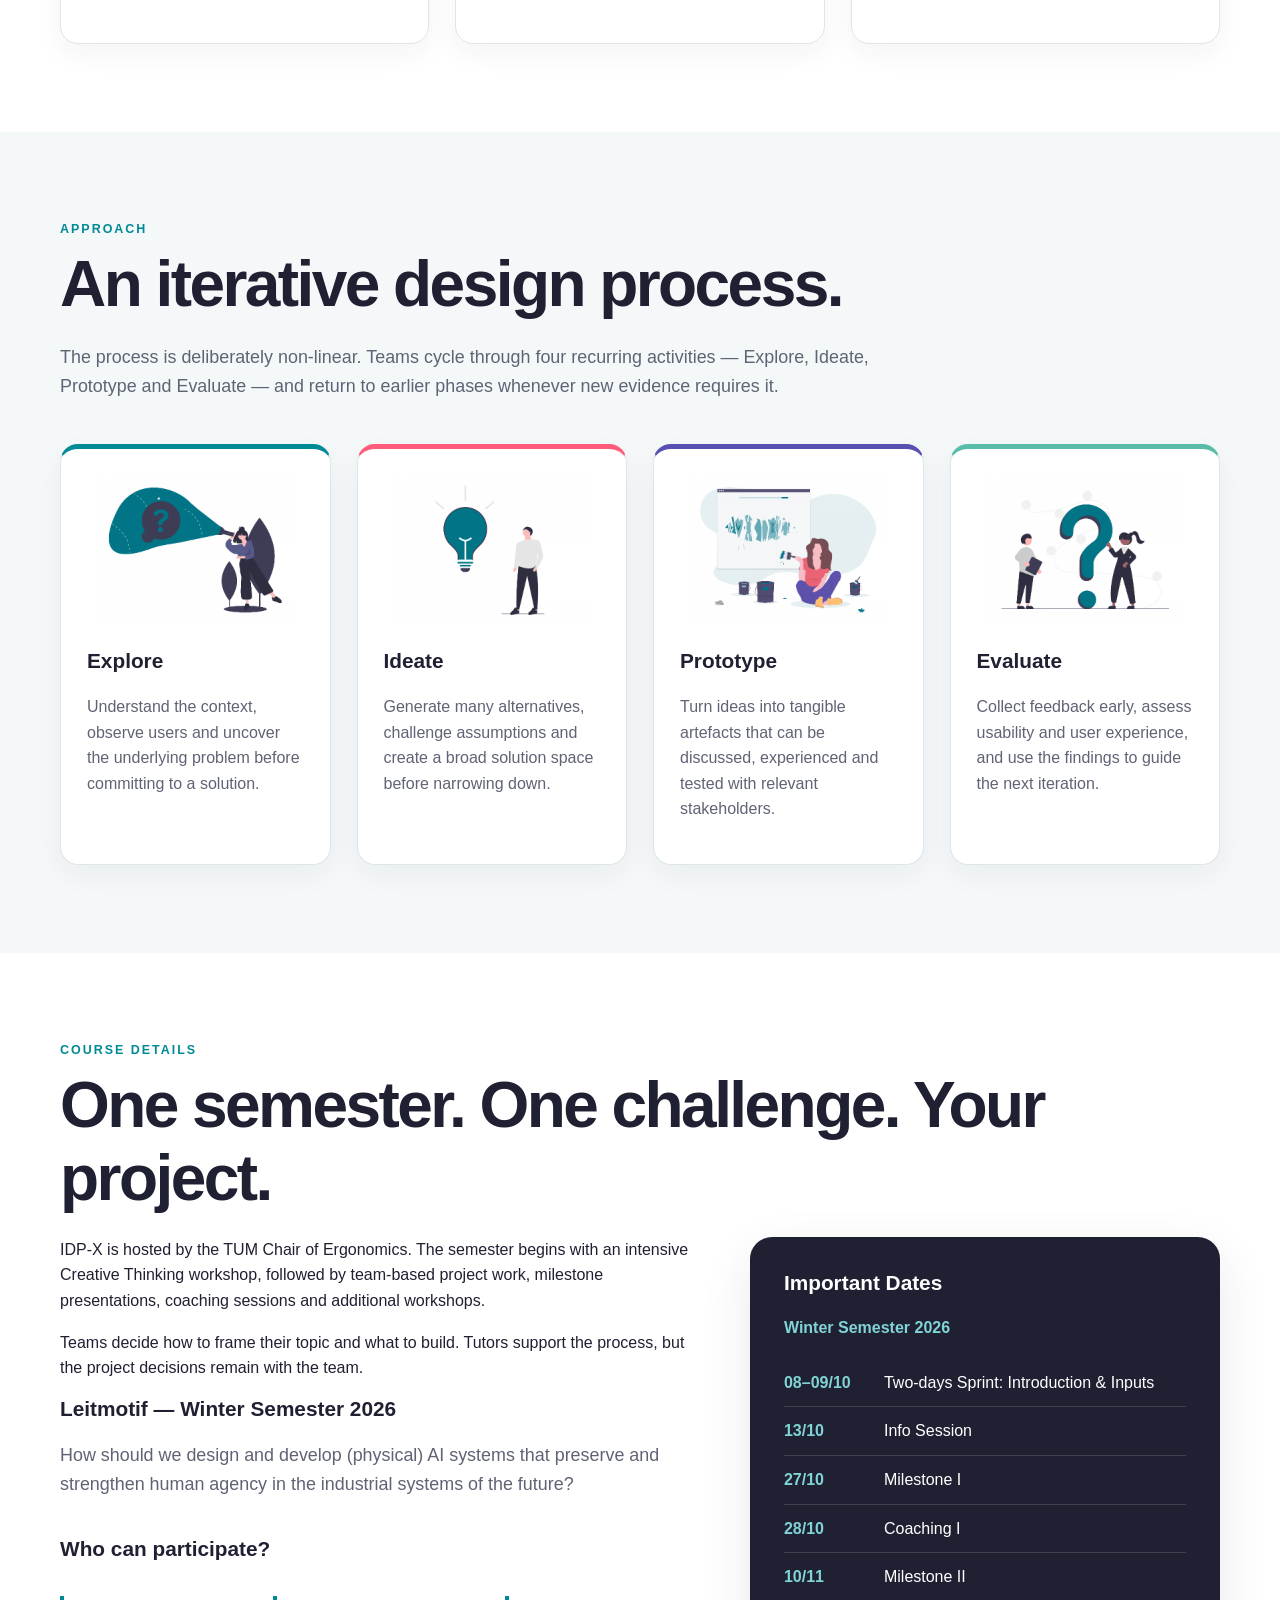
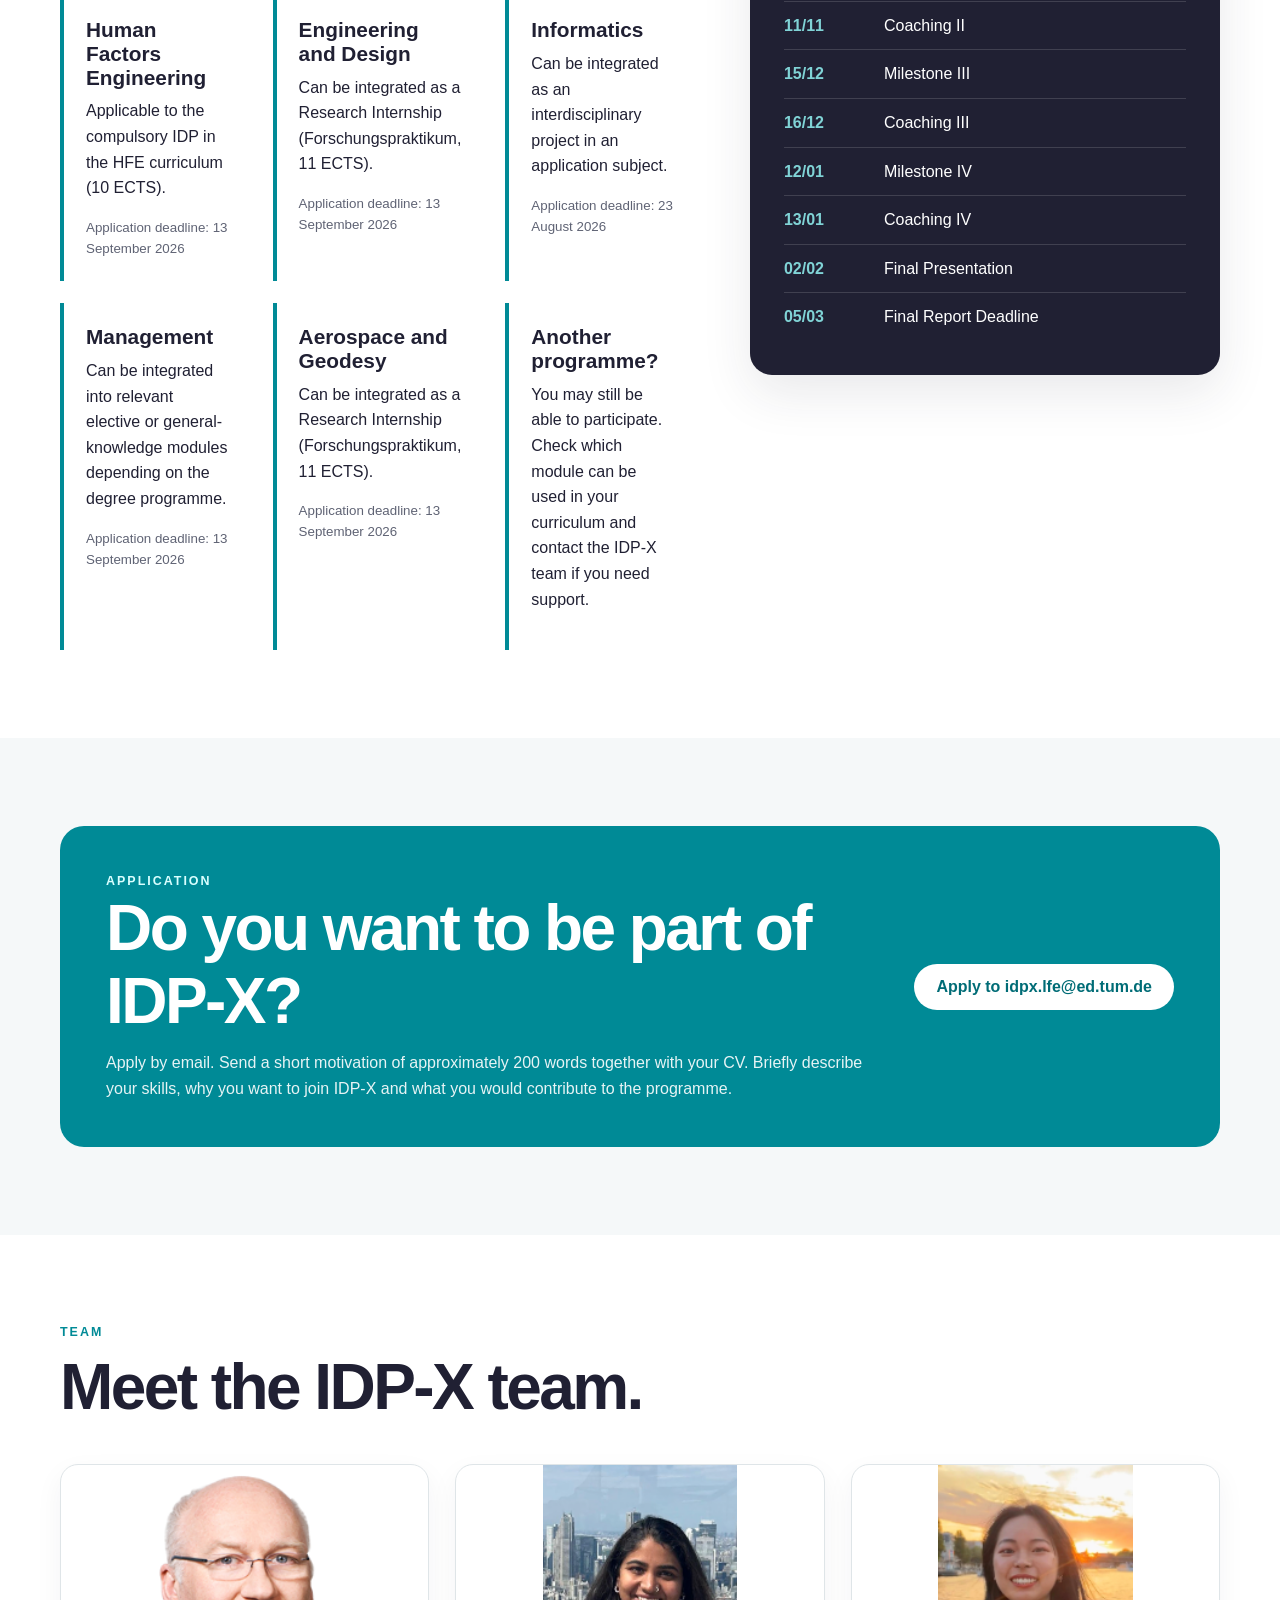
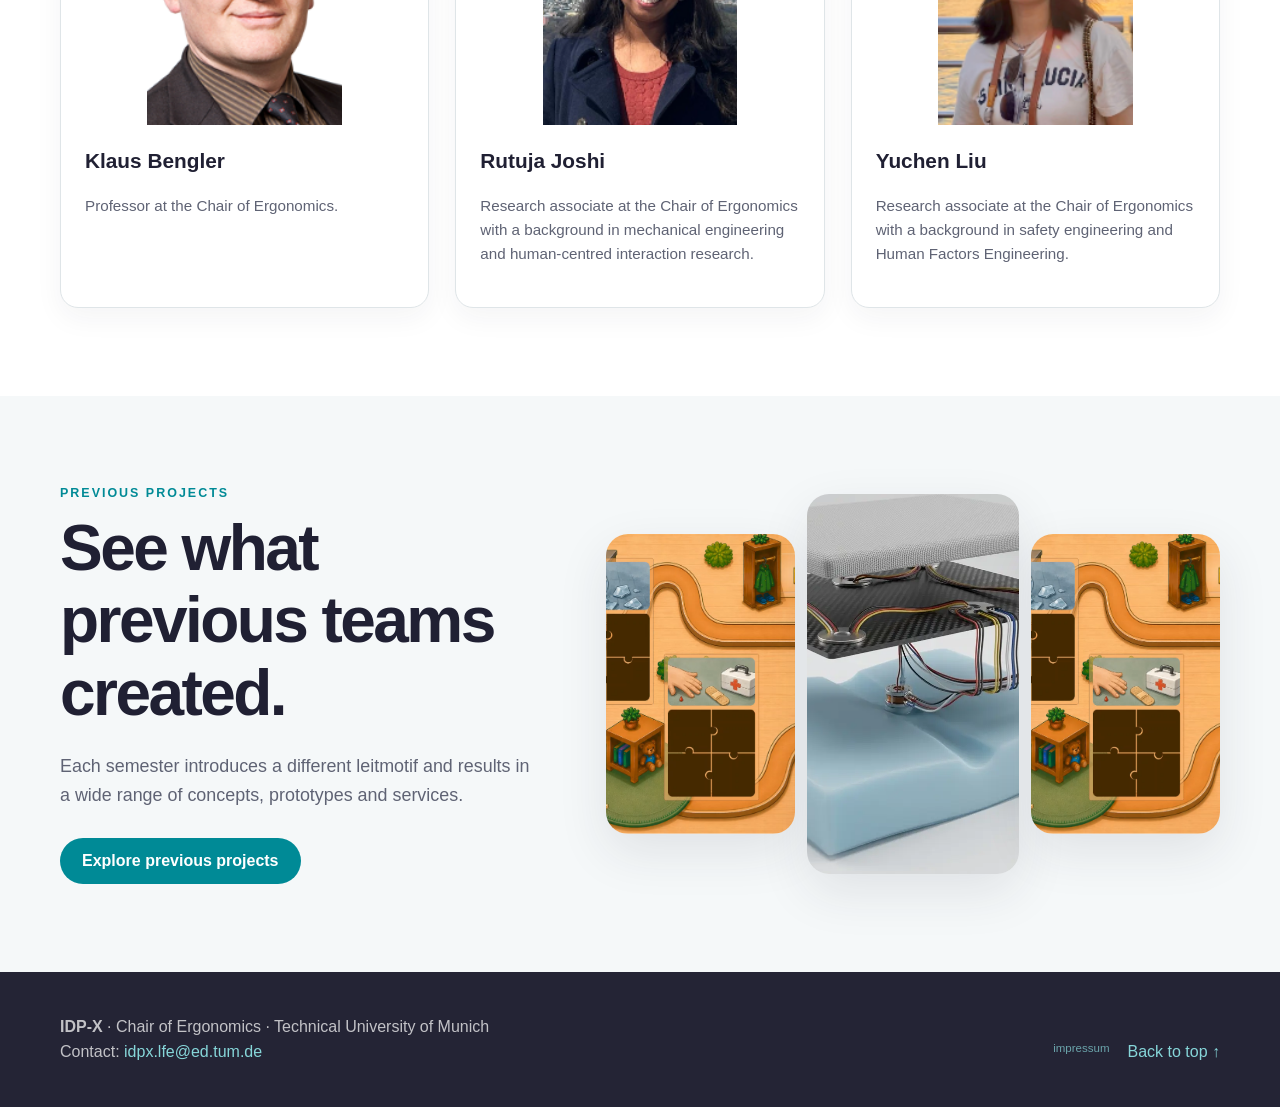
==== commit 836300de: "Update index.html" ====
--- a/index.html
+++ b/index.html
@@ -222,8 +222,8 @@
           </div>
         </div>
         <div class="projects-teaser-gallery" aria-label="Selected previous IDP-X projects">
-          <img src="assets/images/projects/balance-desk-prototype.webp" alt="The Balance Desk prototype" loading="lazy">
-          <img src="assets/images/projects/cobold-hardware.webp" alt="Cobold interactive prototype" loading="lazy">
+          <img src="assets/images/projects/ss26_HeimHeld.webp" alt="Illustration of a puzzle with a real-world scenario" loading="lazy">
+          <img src="assets/images/projects/ws25-aylo.webp" alt="Exploded rendering of the AYLO dynamic cushion with pressure sensors and electronics" loading="lazy">
           <img src="assets/images/projects/ss26_HeimHeld.webp" alt="Illustration of a puzzle with a real-world scenario" loading="lazy">
         </div>
       </div>
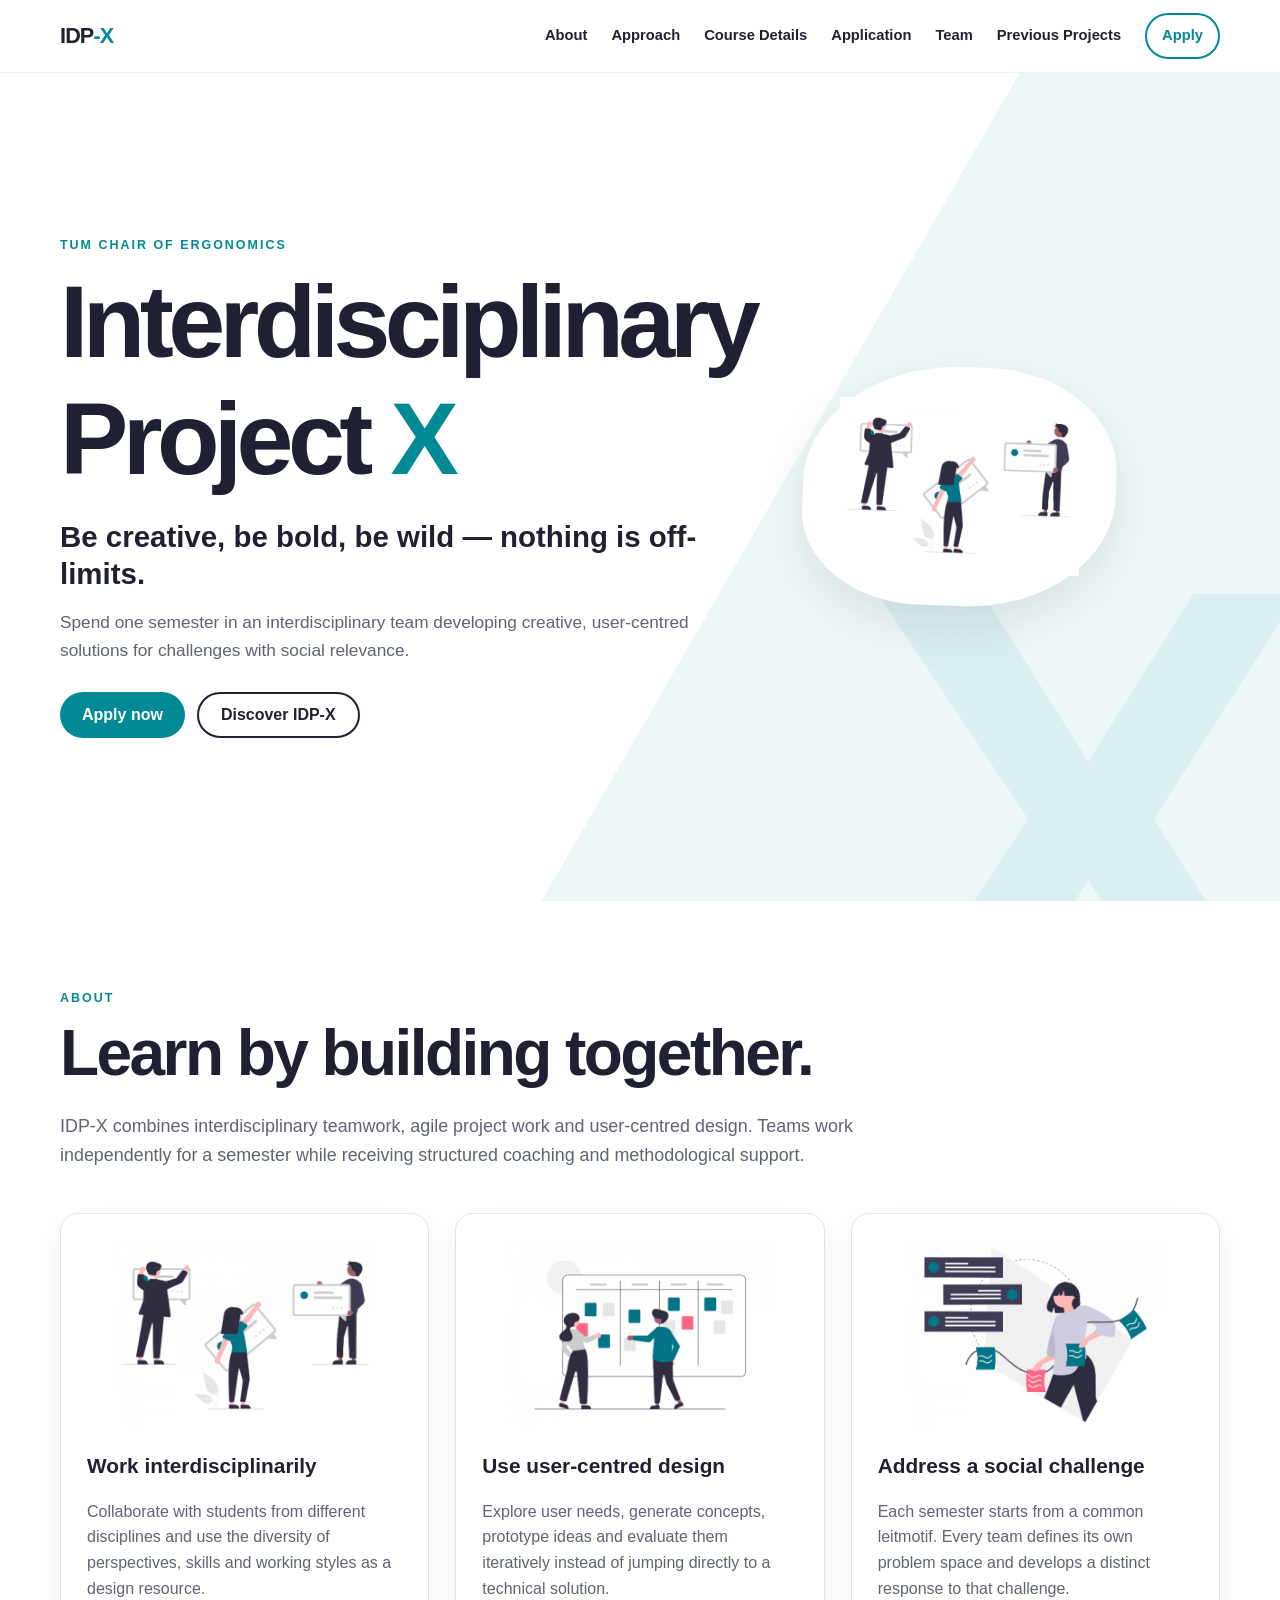
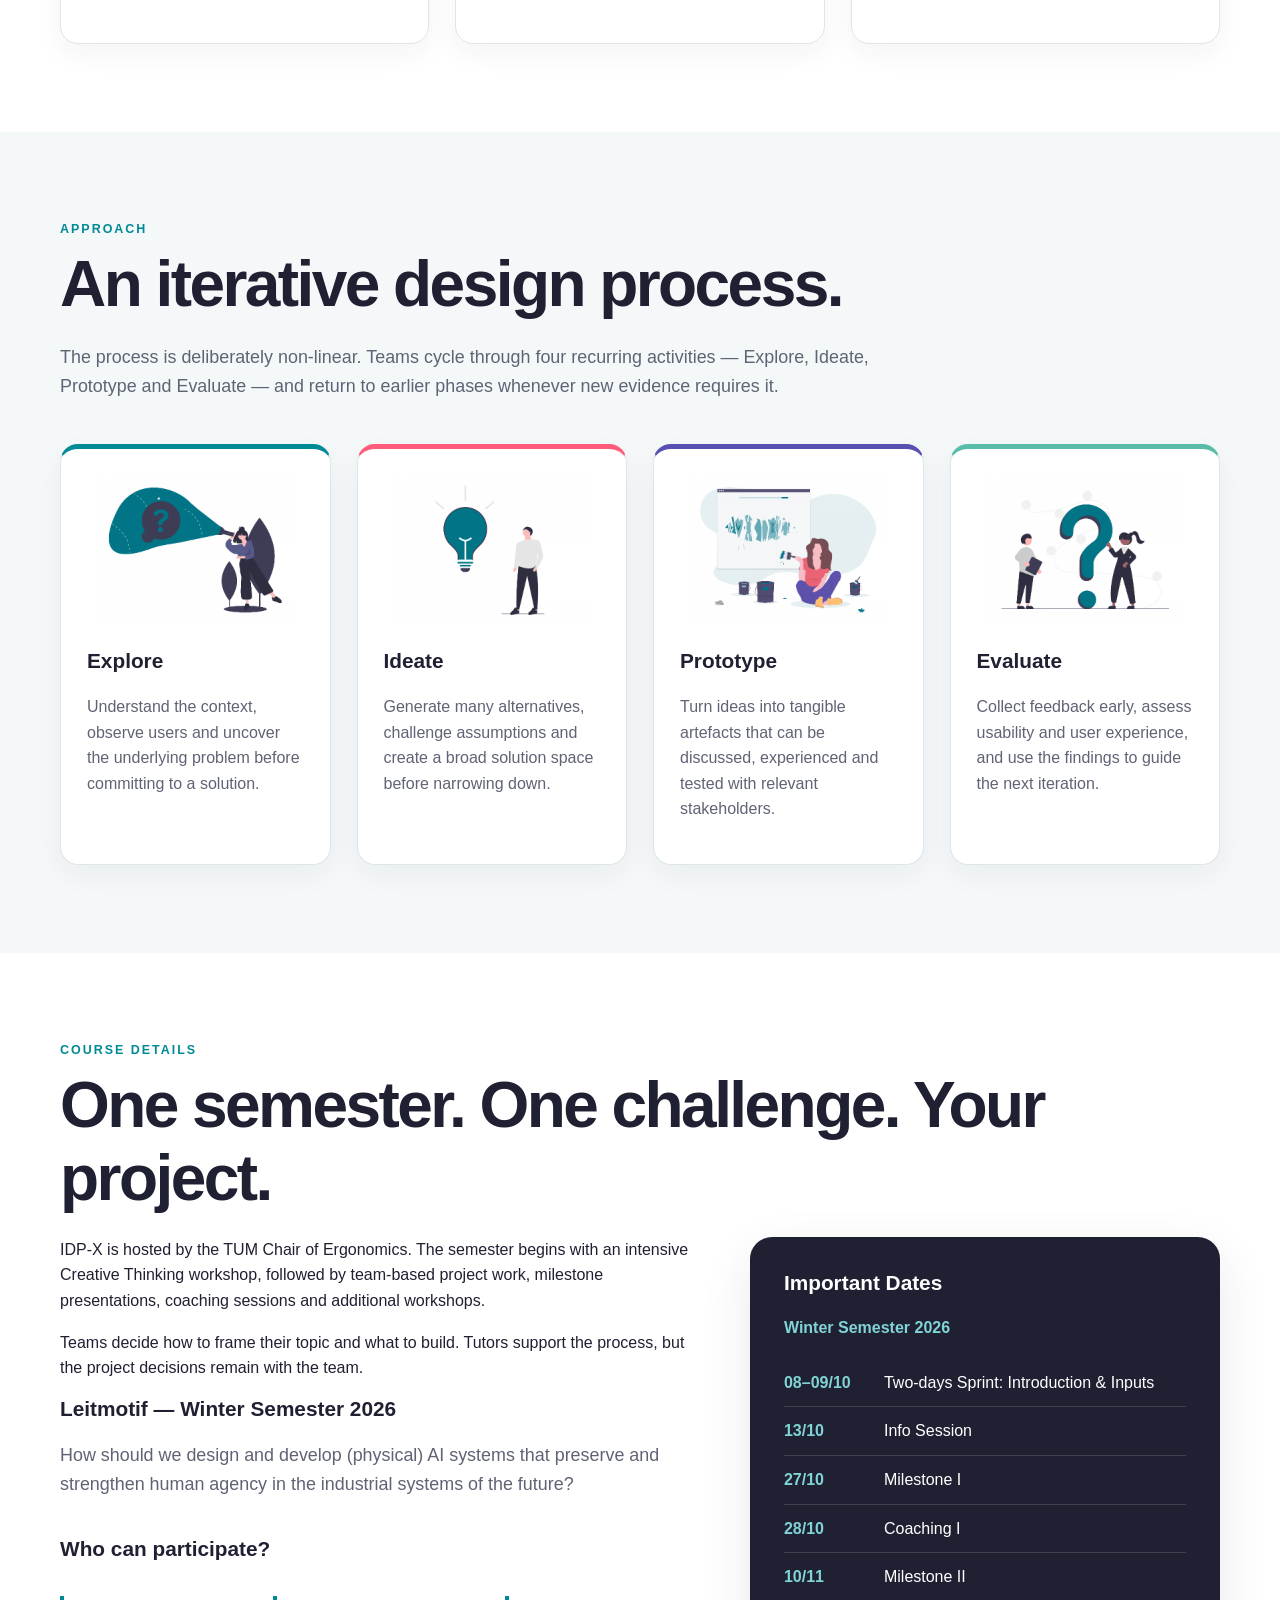
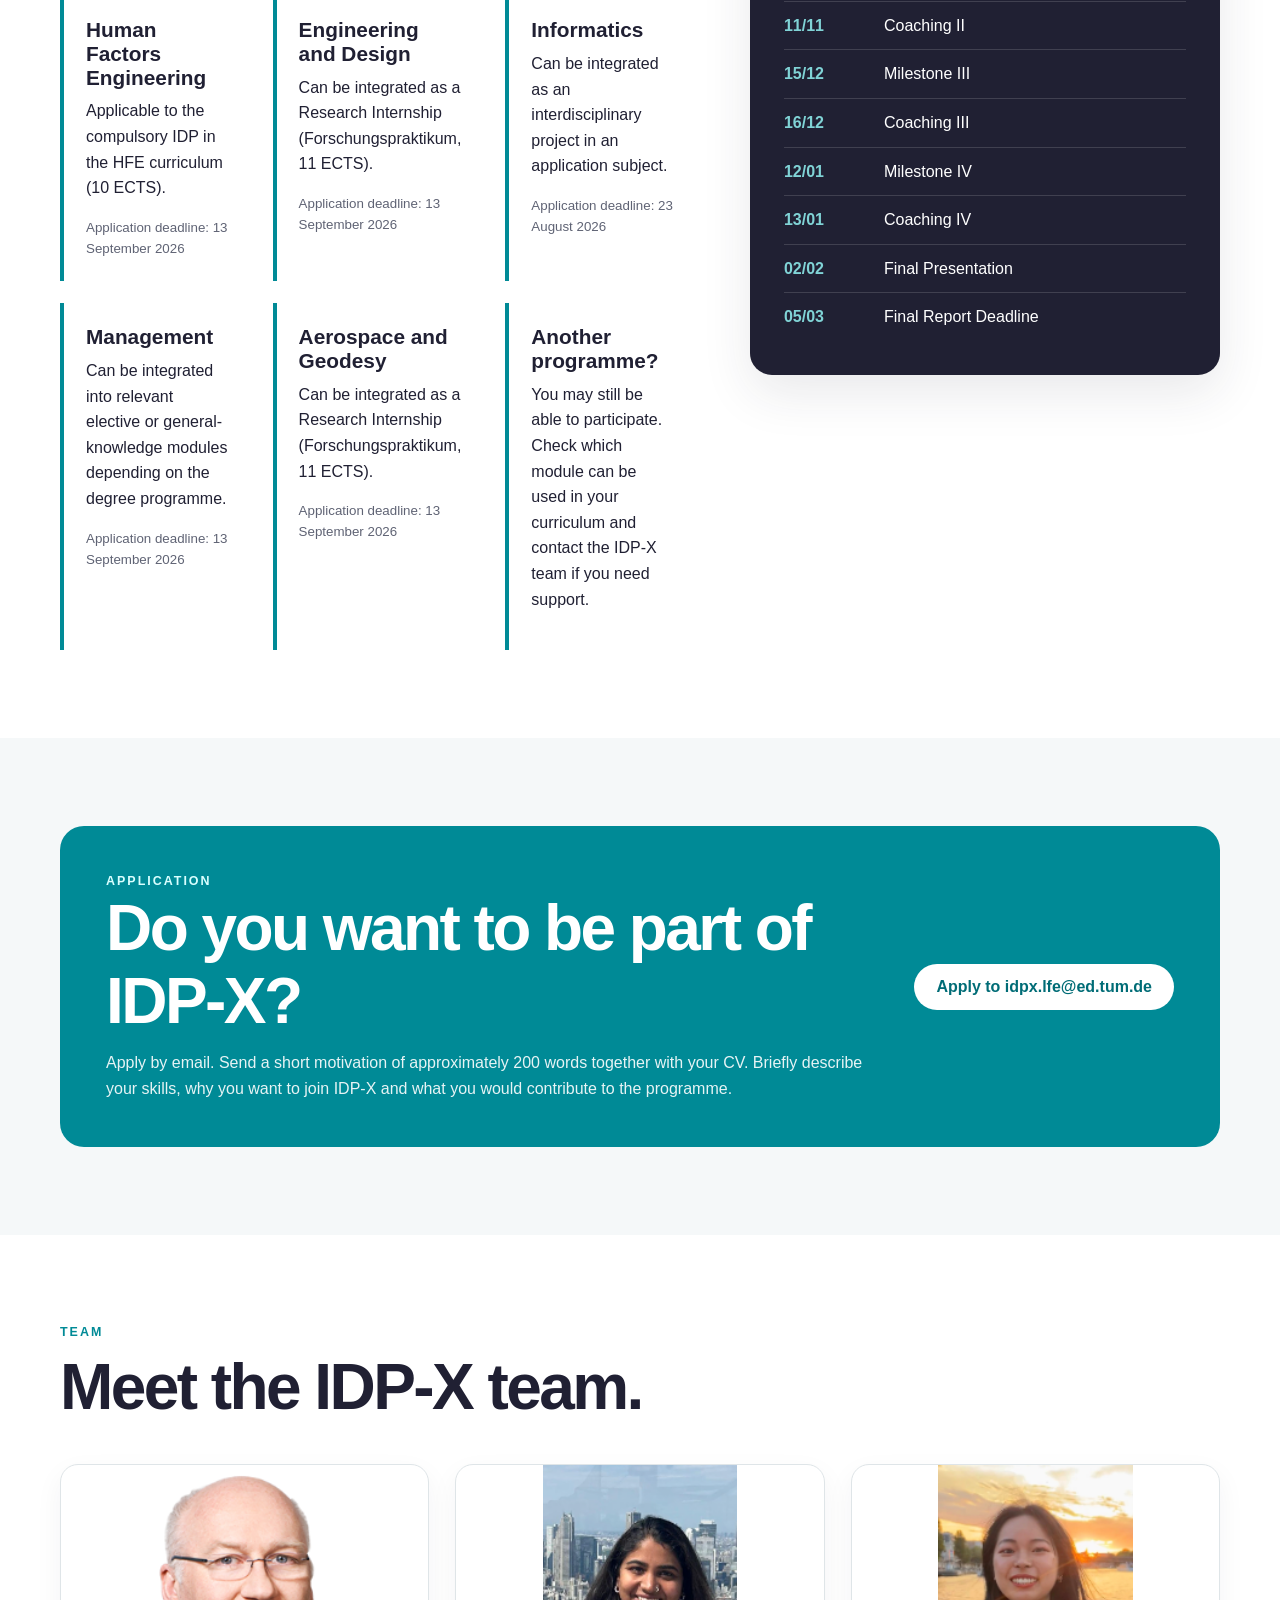
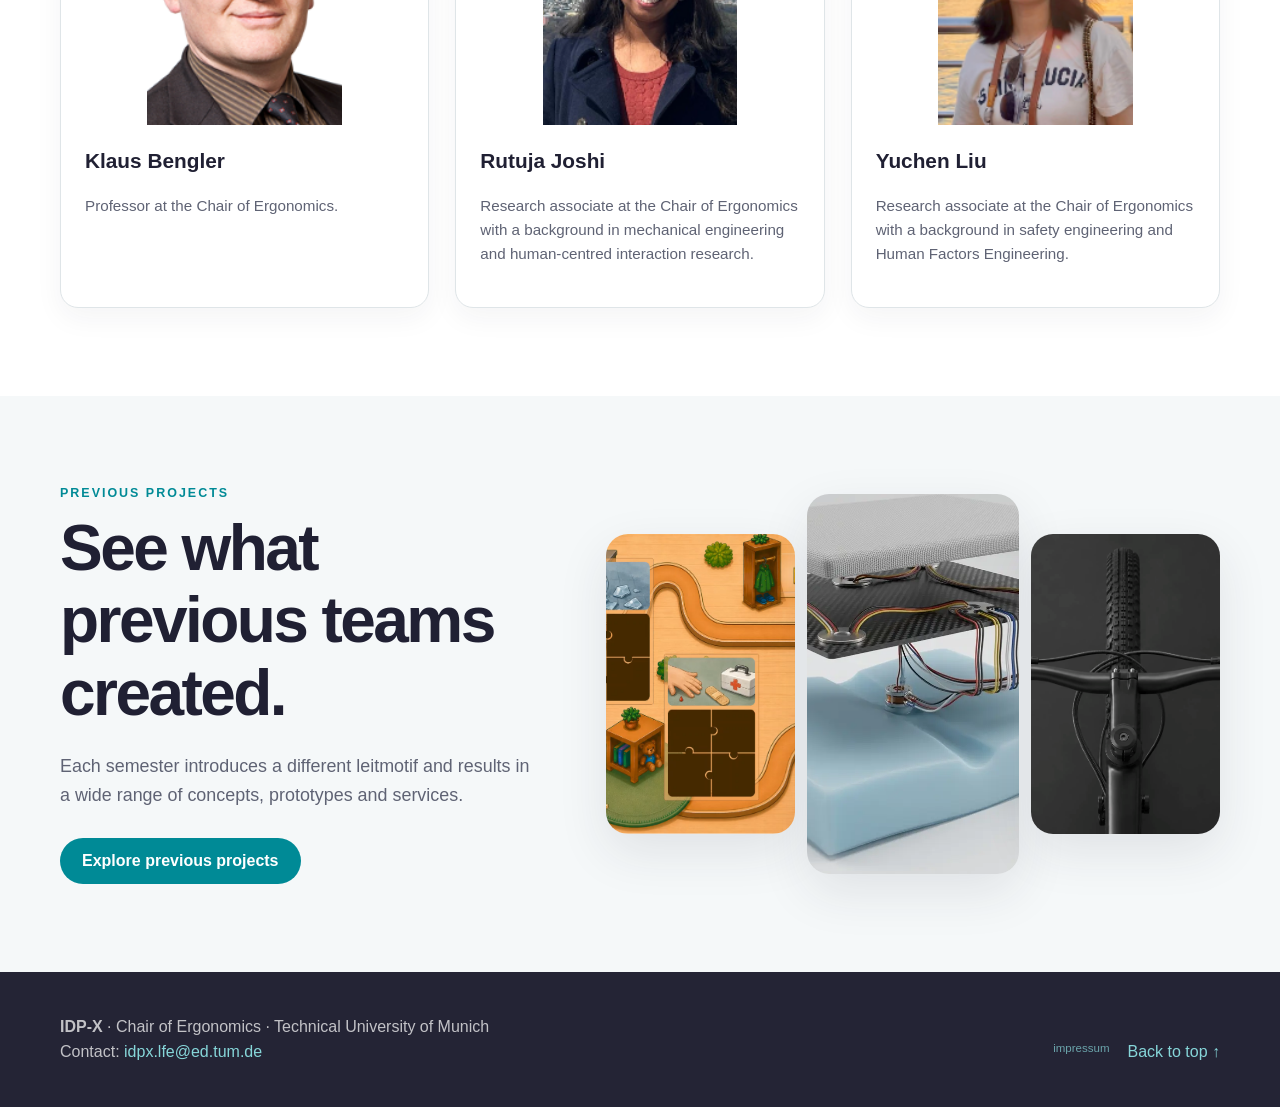
==== commit 9a417965: "Update index.html" ====
--- a/index.html
+++ b/index.html
@@ -224,7 +224,7 @@
         <div class="projects-teaser-gallery" aria-label="Selected previous IDP-X projects">
           <img src="assets/images/projects/ss26_HeimHeld.webp" alt="Illustration of a puzzle with a real-world scenario" loading="lazy">
           <img src="assets/images/projects/ws25-aylo.webp" alt="Exploded rendering of the AYLO dynamic cushion with pressure sensors and electronics" loading="lazy">
-          <img src="assets/images/projects/ss26_HeimHeld.webp" alt="Illustration of a puzzle with a real-world scenario" loading="lazy">
+          <img src="assets/images/projects/ss26_SenseOne.webp" alt="Vibrotactile feedback system for urban cyclists" loading="lazy">
         </div>
       </div>
     </section>
